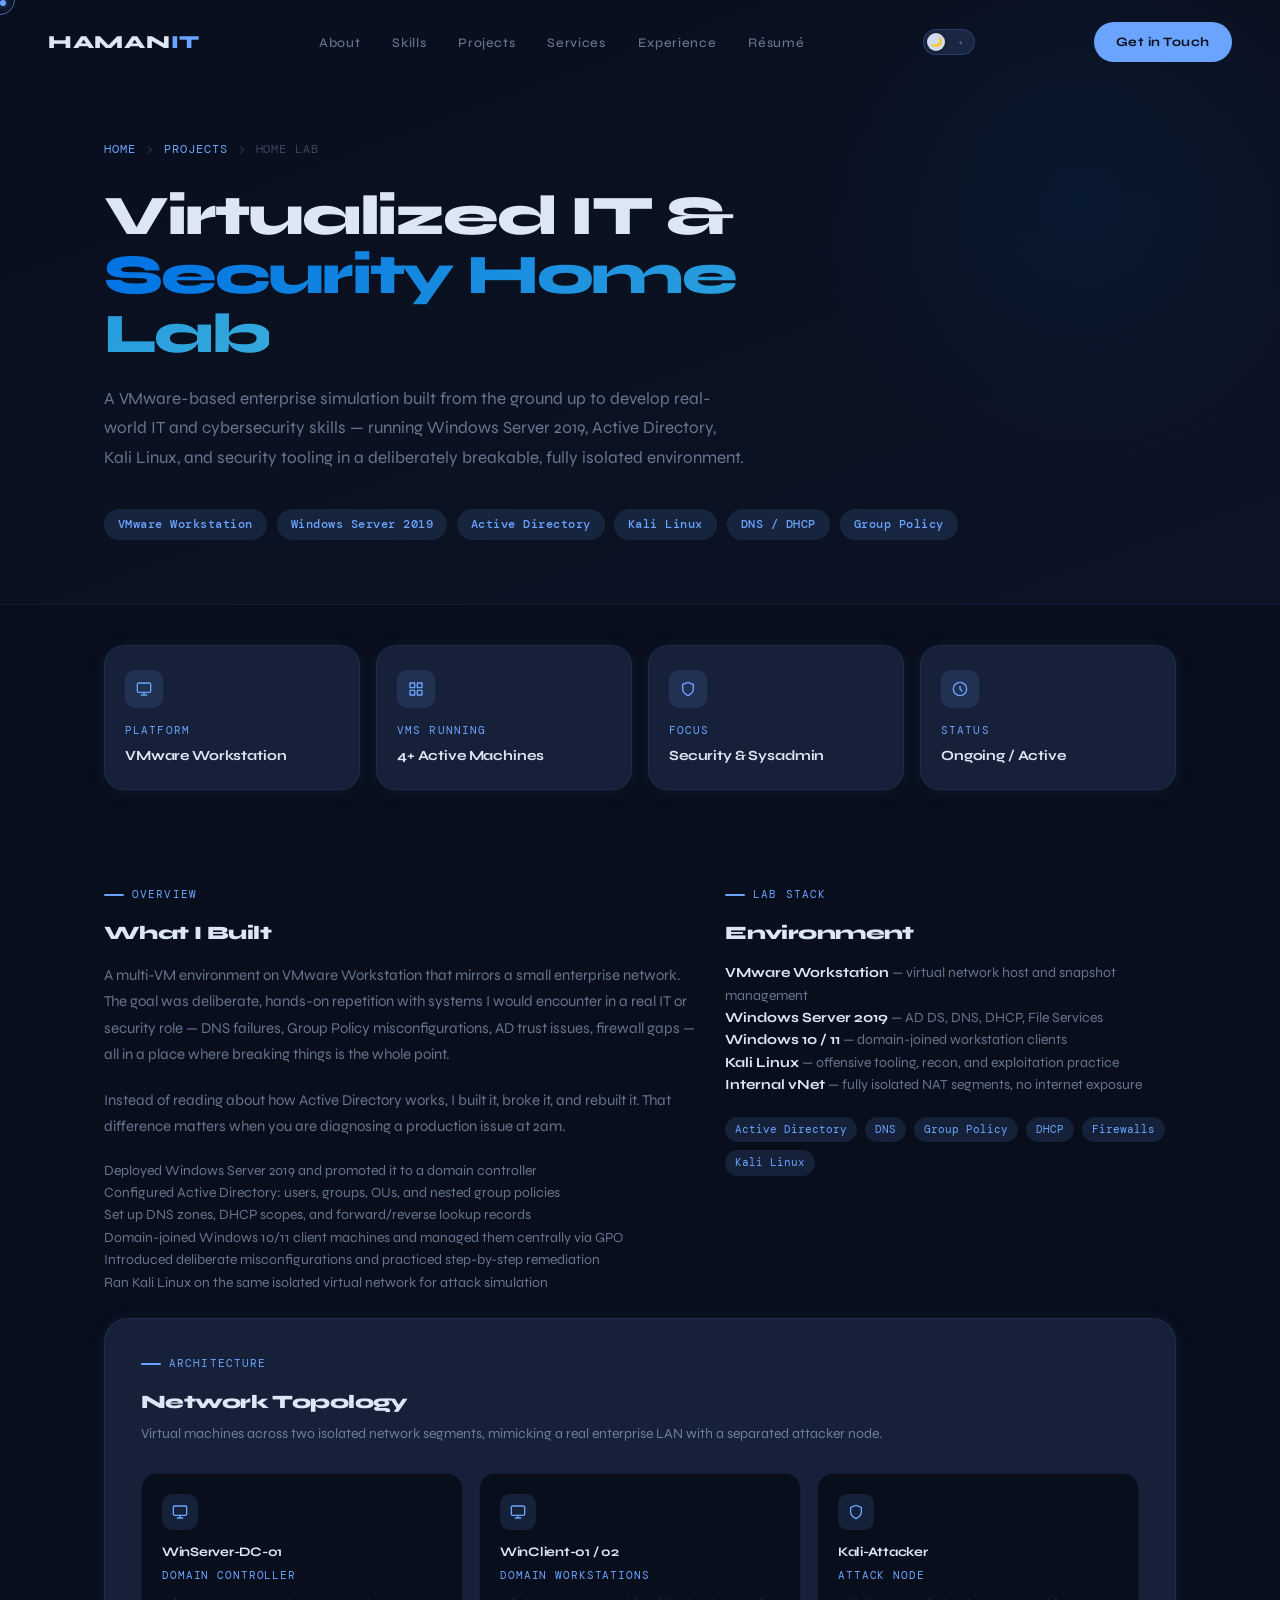
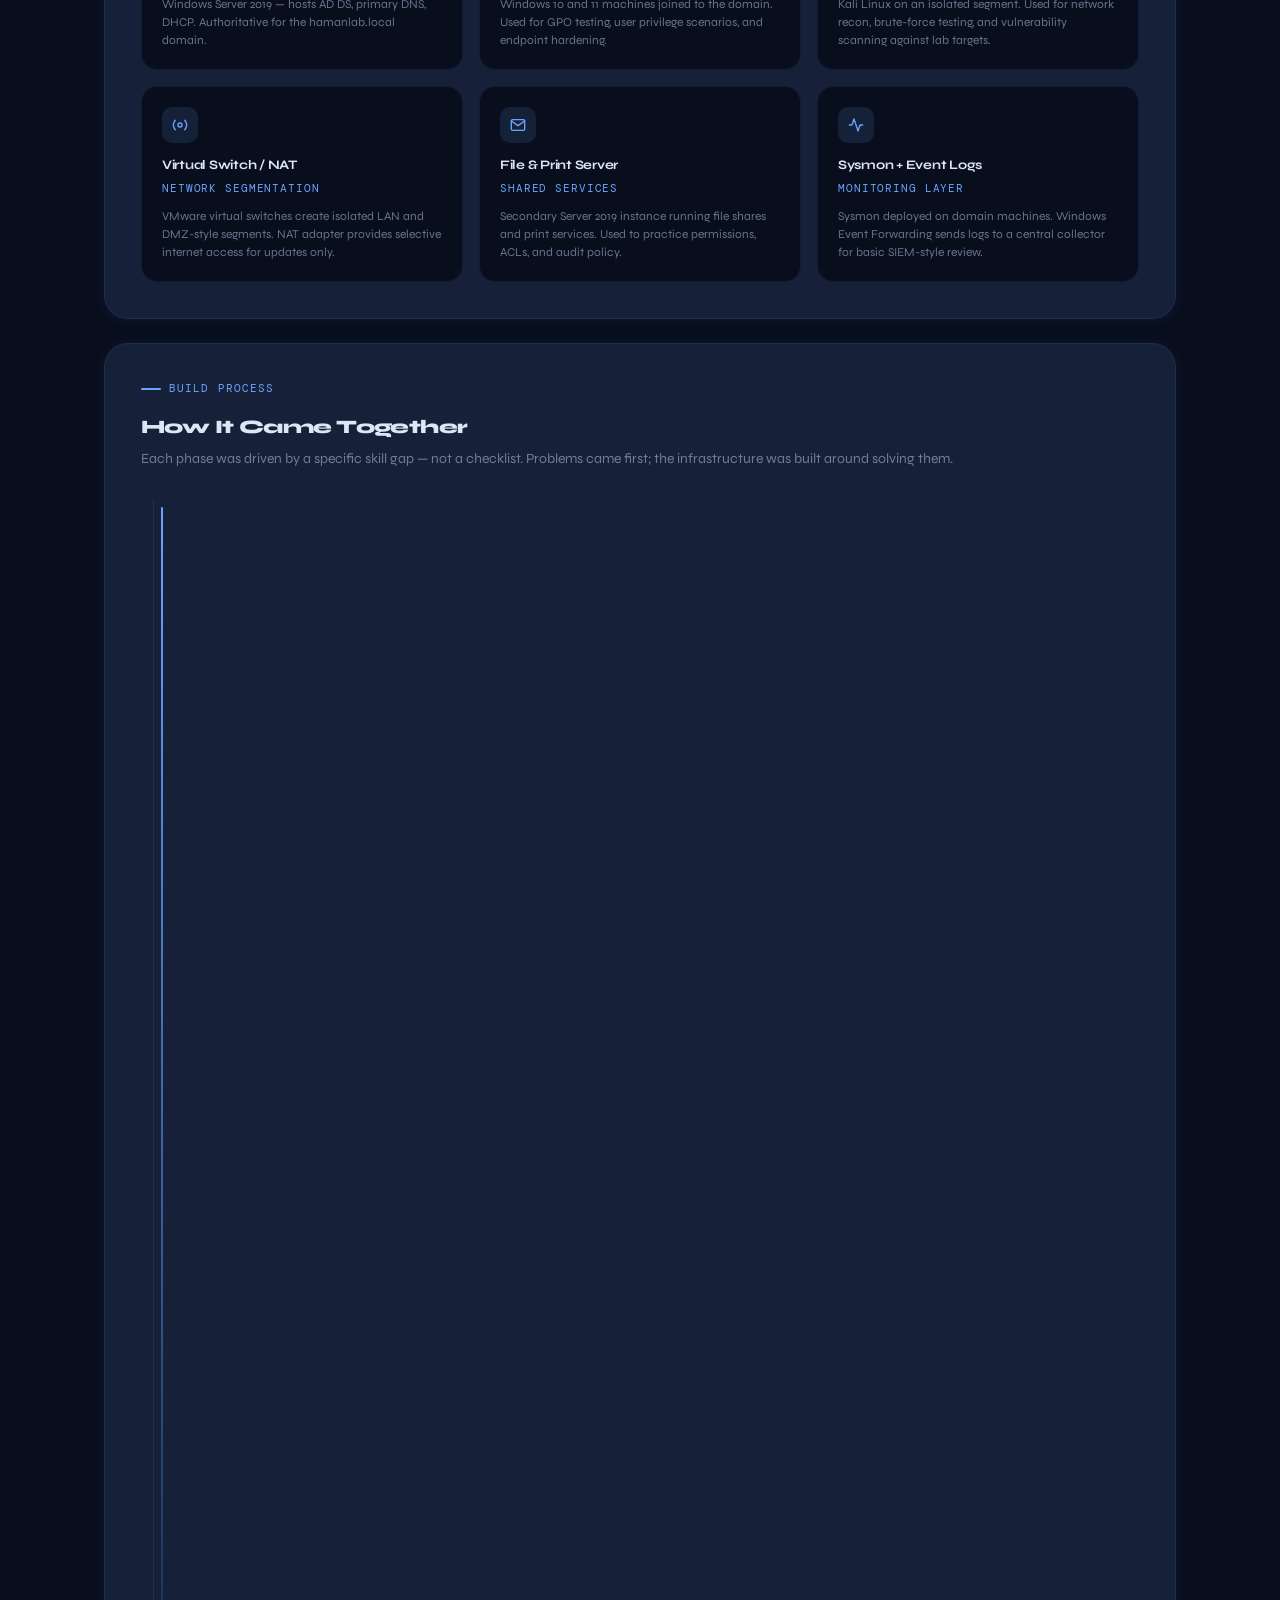
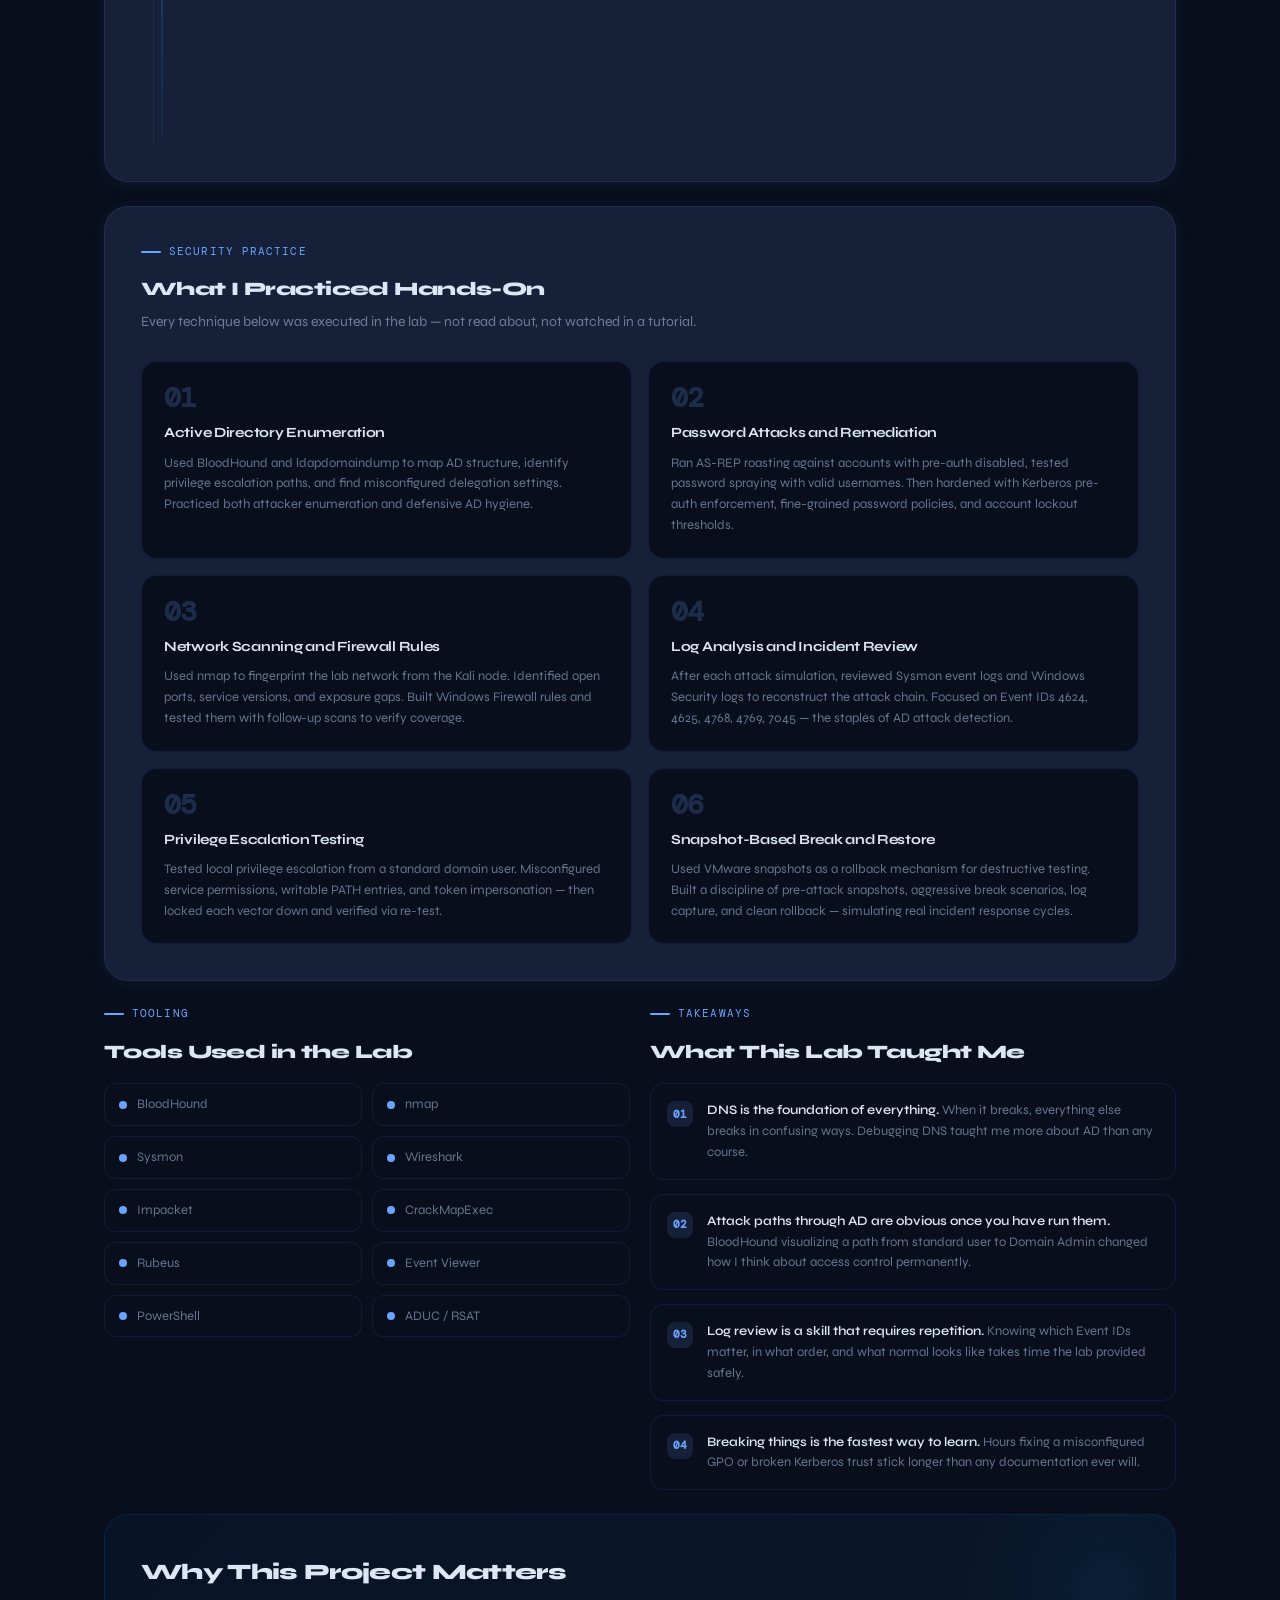
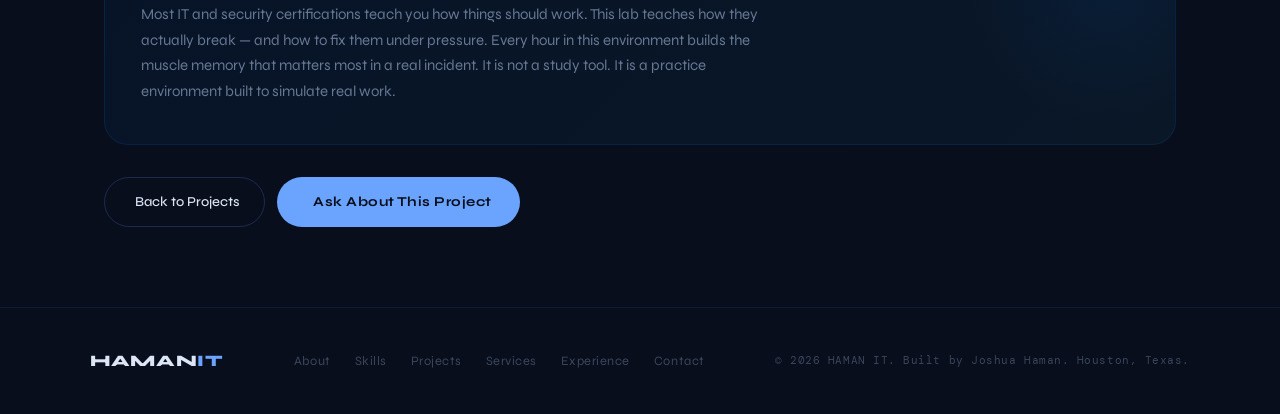
==== projects/homelab.html @ edb12a9e "Add files via upload" ====
<!DOCTYPE html>
<html lang="en" data-theme="dark">
<head>
<script>
  (function () {
    var root  = document.documentElement;
    var saved = localStorage.getItem('hamanit-theme') || 'dark';
    root.setAttribute('data-theme', saved);
    document.addEventListener('DOMContentLoaded', function () {
      var btn = document.getElementById('themeToggle');
      if (!btn) return;
      btn.addEventListener('click', function () {
        var next = root.getAttribute('data-theme') === 'dark' ? 'light' : 'dark';
        root.setAttribute('data-theme', next);
        localStorage.setItem('hamanit-theme', next);
      });
    });
  }());
  window.addEventListener('scroll', function () {
    var nav = document.getElementById('nav');
    if (nav) nav.classList.toggle('scrolled', window.scrollY > 40);
  });
  document.addEventListener('DOMContentLoaded', function () {
    var hamburger  = document.getElementById('hamburger');
    var mobileMenu = document.getElementById('mobile-menu');
    if (hamburger && mobileMenu) {
      hamburger.addEventListener('click', function () {
        hamburger.classList.toggle('open');
        mobileMenu.classList.toggle('open');
      });
      mobileMenu.querySelectorAll('a').forEach(function (a) {
        a.addEventListener('click', function () {
          hamburger.classList.remove('open');
          mobileMenu.classList.remove('open');
        });
      });
    }
  });
</script>
  <meta charset="UTF-8" />
  <meta name="viewport" content="width=device-width, initial-scale=1.0" />
  <title>Home Lab | HAMAN IT</title>
  <meta name="description" content="Virtualized IT &amp; Security Home Lab — VMware, Active Directory, Windows Server, and security tooling." />
  <link rel="preconnect" href="https://fonts.googleapis.com" />
  <link rel="preconnect" href="https://fonts.gstatic.com" crossorigin />
  <link href="https://fonts.googleapis.com/css2?family=Syne:wght@400;500;600;700;800&family=DM+Mono:ital,wght@0,300;0,400;1,300&family=Instrument+Serif:ital@0;1&display=swap" rel="stylesheet" />
  <link rel="stylesheet" href="../styles.css" />
  <link rel="stylesheet" href="../interactions.css" />
  <link rel="stylesheet" href="../project-page.css" />
  <style>
    .project-hero {
      background: linear-gradient(160deg, var(--bg) 0%, var(--bg2) 100%);
      border-bottom: 1px solid var(--border);
      padding: 140px 0 64px;
      position: relative; overflow: hidden;
    }
    .project-hero::before {
      content: ''; position: absolute;
      top: -100px; right: -100px; width: 600px; height: 600px;
      border-radius: 50%;
      background: radial-gradient(circle, rgba(0,113,227,0.08), transparent 65%);
      pointer-events: none;
    }
    .project-hero-inner { max-width: 1120px; margin: 0 auto; padding: 0 24px; }
    .project-breadcrumb {
      display: flex; align-items: center; gap: 8px;
      font-family: var(--ff-mono); font-size: 12px;
      color: var(--faint); margin-bottom: 28px;
      text-transform: uppercase; letter-spacing: 0.08em;
    }
    .project-breadcrumb a { color: var(--accent); transition: opacity 0.2s; }
    .project-breadcrumb a:hover { opacity: 0.7; }
    .project-breadcrumb svg { width: 12px; height: 12px; stroke: currentColor; fill: none; stroke-width: 2; stroke-linecap: round; stroke-linejoin: round; }
    .project-hero-title {
      font-size: clamp(2rem, 5vw, 3.5rem); font-weight: 800;
      letter-spacing: -0.04em; color: var(--text); line-height: 1.05;
      max-width: 780px; margin-bottom: 20px;
    }
    .project-hero-title .hl {
      background: linear-gradient(135deg, #0071e3, #34aadc);
      -webkit-background-clip: text; -webkit-text-fill-color: transparent; background-clip: text;
    }
    .project-hero-sub { font-size: 17px; color: var(--muted); max-width: 640px; line-height: 1.75; margin-bottom: 36px; }
    .hero-tags { display: flex; flex-wrap: wrap; gap: 10px; }
    .hero-tag {
      padding: 6px 14px; border-radius: 999px;
      border: 1px solid var(--accent-border); background: var(--accent-dim);
      color: var(--accent); font-family: var(--ff-mono); font-size: 12px;
      font-weight: 500; letter-spacing: 0.04em;
      animation: tag-pop 0.5s var(--transition) both;
    }
    @keyframes tag-pop {
      from { opacity: 0; transform: scale(0.85) translateY(6px); }
      to   { opacity: 1; transform: scale(1) translateY(0); }
    }
    .hero-tag:nth-child(1){animation-delay:0.2s}
    .hero-tag:nth-child(2){animation-delay:0.3s}
    .hero-tag:nth-child(3){animation-delay:0.4s}
    .hero-tag:nth-child(4){animation-delay:0.5s}
    .hero-tag:nth-child(5){animation-delay:0.6s}
    .hero-tag:nth-child(6){animation-delay:0.7s}
    .hero-particles { position: absolute; inset: 0; pointer-events: none; overflow: hidden; }
    .particle {
      position: absolute; border-radius: 50%;
      background: rgba(0,113,227,0.12);
      animation: float-particle linear infinite;
    }
    @keyframes float-particle {
      0%   { transform: translateY(0) rotate(0deg); opacity: 0; }
      10%  { opacity: 1; }
      90%  { opacity: 0.6; }
      100% { transform: translateY(-100vh) rotate(720deg); opacity: 0; }
    }
    #scroll-progress {
      position: fixed; top: 0; left: 0; height: 3px;
      background: linear-gradient(90deg, #0071e3, #34aadc);
      z-index: 9999; width: 0%; transition: width 0.1s linear;
      border-radius: 0 2px 2px 0;
    }
    .stat-row { display: grid; grid-template-columns: repeat(4, 1fr); gap: 16px; margin: 40px 0; }
    .stat-card {
      background: var(--surface); border: 1px solid var(--border);
      border-radius: 20px; padding: 24px 20px;
      box-shadow: 0 2px 16px var(--accent-glow);
      position: relative; overflow: hidden;
      transition: transform 0.3s var(--transition), box-shadow 0.3s var(--transition);
      cursor: default;
    }
    .stat-card::after {
      content: ''; position: absolute; inset: 0; border-radius: 20px;
      background: linear-gradient(135deg, rgba(0,113,227,0.05), transparent 60%);
      opacity: 0; transition: opacity 0.3s;
    }
    .stat-card:hover { transform: translateY(-4px); box-shadow: 0 8px 32px var(--accent-glow); }
    .stat-card:hover::after { opacity: 1; }
    .stat-icon {
      width: 38px; height: 38px; border-radius: 10px;
      background: var(--accent-dim); border: 1px solid var(--accent-border);
      display: flex; align-items: center; justify-content: center; margin-bottom: 14px;
    }
    .stat-icon svg { width: 16px; height: 16px; stroke: var(--accent); fill: none; stroke-width: 2; stroke-linecap: round; stroke-linejoin: round; }
    .stat-label { font-family: var(--ff-mono); font-size: 11px; text-transform: uppercase; letter-spacing: 0.1em; color: var(--accent); margin-bottom: 6px; }
    .stat-value { font-size: 14px; font-weight: 700; color: var(--text); line-height: 1.4; letter-spacing: -0.01em; }
    .project-content { max-width: 1120px; margin: 0 auto; padding: 56px 24px 80px; }
    .detail-grid { display: grid; grid-template-columns: 1.2fr 0.9fr; gap: 20px; margin-bottom: 24px; }
    .section-eyebrow {
      display: flex; align-items: center; gap: 8px;
      font-family: var(--ff-mono); font-size: 11px;
      text-transform: uppercase; letter-spacing: 0.1em; color: var(--accent); margin-bottom: 14px;
    }
    .section-eyebrow::before { content: ''; display: block; width: 20px; height: 2px; border-radius: 1px; background: var(--accent); }
    .block-title { font-size: 19px; font-weight: 800; letter-spacing: -0.03em; color: var(--text); margin-bottom: 14px; }
    .skill-list { gap: 12px; }
    .skill-item { font-size: 14px; color: var(--muted); line-height: 1.6; }
    .arch-section {
      background: var(--surface); border: 1px solid var(--border);
      border-radius: 24px; padding: 36px;
      box-shadow: 0 2px 16px var(--accent-glow); margin-bottom: 24px;
    }
    .arch-diagram { display: grid; grid-template-columns: repeat(3, 1fr); gap: 16px; margin-top: 28px; }
    .arch-node {
      background: var(--bg); border: 1px solid var(--border);
      border-radius: 16px; padding: 20px;
      transition: transform 0.3s var(--transition), border-color 0.3s, box-shadow 0.3s;
      position: relative; overflow: hidden;
    }
    .arch-node::before {
      content: ''; position: absolute; top: 0; left: 0; right: 0; height: 2px;
      background: linear-gradient(90deg, var(--accent), #34aadc);
      opacity: 0; transition: opacity 0.3s;
    }
    .arch-node:hover { transform: translateY(-4px); border-color: var(--accent-border); box-shadow: 0 8px 24px var(--accent-glow); }
    .arch-node:hover::before { opacity: 1; }
    .arch-node-icon {
      width: 36px; height: 36px; border-radius: 10px;
      background: var(--accent-dim); border: 1px solid var(--accent-border);
      display: flex; align-items: center; justify-content: center; margin-bottom: 12px;
    }
    .arch-node-icon svg { width: 16px; height: 16px; stroke: var(--accent); fill: none; stroke-width: 2; stroke-linecap: round; stroke-linejoin: round; }
    .arch-node-name { font-size: 13px; font-weight: 700; color: var(--text); margin-bottom: 4px; letter-spacing: -0.02em; }
    .arch-node-role { font-family: var(--ff-mono); font-size: 11px; color: var(--accent); margin-bottom: 10px; text-transform: uppercase; letter-spacing: 0.08em; }
    .arch-node-detail { font-size: 12px; color: var(--muted); line-height: 1.5; }
    .timeline-section {
      background: var(--surface); border: 1px solid var(--border);
      border-radius: 24px; padding: 36px;
      box-shadow: 0 2px 16px var(--accent-glow); margin-bottom: 24px;
    }
    .timeline { position: relative; padding-left: 24px; margin-top: 28px; }
    .timeline::before {
      content: ''; position: absolute; left: 7px; top: 8px; bottom: 8px;
      width: 2px; background: linear-gradient(180deg, var(--accent), rgba(0,113,227,0.1));
      border-radius: 1px;
    }
    .timeline-item { position: relative; padding-bottom: 32px; }
    .timeline-item:last-child { padding-bottom: 0; }
    .timeline-dot {
      position: absolute; left: -20px; top: 6px;
      width: 14px; height: 14px; border-radius: 50%;
      background: var(--accent); border: 2px solid var(--bg);
      box-shadow: 0 0 0 3px var(--accent-dim);
    }
    .timeline-phase { font-family: var(--ff-mono); font-size: 11px; text-transform: uppercase; letter-spacing: 0.08em; color: var(--accent); margin-bottom: 6px; }
    .timeline-title { font-size: 15px; font-weight: 700; color: var(--text); margin-bottom: 8px; letter-spacing: -0.02em; }
    .timeline-text { font-size: 13px; color: var(--muted); line-height: 1.65; }
    .techniques-section {
      background: var(--surface); border: 1px solid var(--border);
      border-radius: 24px; padding: 36px;
      box-shadow: 0 2px 16px var(--accent-glow); margin-bottom: 24px;
    }
    .technique-grid { display: grid; grid-template-columns: repeat(2, 1fr); gap: 16px; margin-top: 28px; }
    .technique-card {
      background: var(--bg); border: 1px solid var(--border);
      border-radius: 16px; padding: 22px;
      transition: transform 0.3s var(--transition), border-color 0.3s, box-shadow 0.3s;
    }
    .technique-card:hover { transform: translateY(-3px); border-color: var(--accent-border); box-shadow: 0 6px 20px var(--accent-glow); }
    .technique-number { font-family: var(--ff-mono); font-size: 28px; font-weight: 700; color: var(--accent); opacity: 0.2; line-height: 1; margin-bottom: 10px; letter-spacing: -0.04em; }
    .technique-title { font-size: 14px; font-weight: 700; color: var(--text); margin-bottom: 8px; letter-spacing: -0.02em; }
    .technique-text { font-size: 13px; color: var(--muted); line-height: 1.6; }
    .bottom-grid { display: grid; grid-template-columns: 1fr 1fr; gap: 20px; margin-bottom: 24px; }
    .tool-grid { display: grid; grid-template-columns: repeat(2, 1fr); gap: 10px; margin-top: 16px; }
    .tool-item {
      display: flex; align-items: center; gap: 10px;
      padding: 10px 14px; border-radius: 12px;
      border: 1px solid var(--border); background: var(--bg);
      font-size: 13px; color: var(--muted);
      transition: border-color 0.2s, color 0.2s;
    }
    .tool-item:hover { border-color: var(--accent-border); color: var(--text); }
    .tool-dot { width: 8px; height: 8px; border-radius: 50%; background: var(--accent); flex-shrink: 0; }
    .lesson-list { display: grid; gap: 14px; margin-top: 16px; }
    .lesson-item {
      display: flex; gap: 14px; align-items: flex-start;
      padding: 16px; border-radius: 14px;
      background: var(--bg); border: 1px solid var(--border); transition: border-color 0.2s;
    }
    .lesson-item:hover { border-color: var(--accent-border); }
    .lesson-num {
      font-family: var(--ff-mono); font-size: 11px; font-weight: 700;
      color: var(--accent); background: var(--accent-dim);
      border: 1px solid var(--accent-border);
      width: 26px; height: 26px; border-radius: 8px;
      display: flex; align-items: center; justify-content: center;
      flex-shrink: 0; margin-top: 1px;
    }
    .lesson-text { font-size: 13px; color: var(--muted); line-height: 1.6; }
    .lesson-text strong { color: var(--text); font-weight: 600; }
    .cta-card {
      background: linear-gradient(135deg, rgba(0,113,227,0.06), rgba(52,170,220,0.06));
      border: 1px solid rgba(0,113,227,0.15);
      border-radius: 24px; padding: 40px 36px; margin-bottom: 32px;
      position: relative; overflow: hidden;
    }
    .cta-card::before {
      content: ''; position: absolute; top: -80px; right: -80px;
      width: 300px; height: 300px; border-radius: 50%;
      background: radial-gradient(circle, rgba(0,113,227,0.08), transparent 65%);
      pointer-events: none;
    }
    .cta-card-title { font-size: 22px; font-weight: 800; letter-spacing: -0.03em; color: var(--text); margin-bottom: 12px; position: relative; }
    .cta-card-text { font-size: 15px; color: var(--muted); line-height: 1.7; max-width: 640px; position: relative; }
    .build-badge {
      padding: 4px 10px; border-radius: 999px;
      border: 1px solid var(--accent-border); background: var(--accent-dim);
      color: var(--accent); font-family: var(--ff-mono); font-size: 11px;
    }
    .anim-up {
      opacity: 0; transform: translateY(30px);
      transition: opacity 0.7s var(--transition), transform 0.7s var(--transition);
    }
    .anim-up.in-view { opacity: 1; transform: translateY(0); }
    @media (max-width: 900px) {
      .stat-row { grid-template-columns: repeat(2, 1fr); }
      .detail-grid { grid-template-columns: 1fr; }
      .arch-diagram { grid-template-columns: 1fr 1fr; }
      .technique-grid { grid-template-columns: 1fr; }
      .bottom-grid { grid-template-columns: 1fr; }
    }
    @media (max-width: 560px) {
      .stat-row { grid-template-columns: 1fr 1fr; }
      .arch-diagram { grid-template-columns: 1fr; }
      .project-hero { padding: 120px 0 48px; }
      .cta-card { padding: 28px 22px; }
      .tool-grid { grid-template-columns: 1fr; }
    }
  </style>
</head>
<body>

<div id="scroll-progress"></div>

<nav class="nav" id="nav">
  <a href="../index.html" class="nav-logo">HAMAN<span>IT</span></a>
  <ul class="nav-links">
    <li><a href="../index.html#about">About</a></li>
    <li><a href="../index.html#skills">Skills</a></li>
    <li><a href="../index.html#projects">Projects</a></li>
    <li><a href="../index.html#services">Services</a></li>
    <li><a href="../index.html#experience">Experience</a></li>
    <li><a href="../Joshua_Haman_Resume.pdf" target="_blank">R&#233;sum&#233;</a></li>
  </ul>
  <button class="theme-toggle" id="themeToggle" aria-label="Toggle light/dark mode">
    <div class="toggle-track"><div class="toggle-thumb"><span class="icon-moon">&#127769;</span><span class="icon-sun">&#9728;&#65039;</span></div></div>
  </button>
  <a href="../index.html#contact" class="nav-cta">Get in Touch</a>
  <button class="nav-hamburger" id="hamburger" aria-label="Menu"><span></span><span></span></button>
</nav>

<div class="mobile-menu" id="mobile-menu">
  <a href="../index.html#about"      class="mm-link">About</a>
  <a href="../index.html#skills"     class="mm-link">Skills</a>
  <a href="../index.html#projects"   class="mm-link">Projects</a>
  <a href="../index.html#services"   class="mm-link">Services</a>
  <a href="../index.html#experience" class="mm-link">Experience</a>
  <a href="../Joshua_Haman_Resume.pdf" class="mm-link" target="_blank">R&#233;sum&#233;</a>
  <a href="../index.html#contact"    class="mm-cta">Get in Touch &#8594;</a>
</div>

<main>
  <header class="project-hero">
    <div class="hero-particles" id="hero-particles"></div>
    <div class="project-hero-inner">
      <nav class="project-breadcrumb">
        <a href="../index.html">Home</a>
        <svg viewBox="0 0 24 24"><path d="M9 18l6-6-6-6"/></svg>
        <a href="../index.html#projects">Projects</a>
        <svg viewBox="0 0 24 24"><path d="M9 18l6-6-6-6"/></svg>
        <span>Home Lab</span>
      </nav>
      <h1 class="project-hero-title">
        Virtualized IT &amp;<br><span class="hl">Security Home Lab</span>
      </h1>
      <p class="project-hero-sub">
        A VMware-based enterprise simulation built from the ground up to develop real-world IT and cybersecurity skills &#8212; running Windows Server 2019, Active Directory, Kali Linux, and security tooling in a deliberately breakable, fully isolated environment.
      </p>
      <div class="hero-tags">
        <span class="hero-tag">VMware Workstation</span>
        <span class="hero-tag">Windows Server 2019</span>
        <span class="hero-tag">Active Directory</span>
        <span class="hero-tag">Kali Linux</span>
        <span class="hero-tag">DNS / DHCP</span>
        <span class="hero-tag">Group Policy</span>
      </div>
    </div>
  </header>

  <div class="project-hero-inner" style="margin: 0 auto; max-width: 1120px; padding: 0 24px;">
    <div class="stat-row anim-up">
      <div class="stat-card" tabindex="0">
        <div class="stat-icon"><svg viewBox="0 0 24 24"><rect x="2" y="3" width="20" height="14" rx="2"/><path d="M8 21h8M12 17v4"/></svg></div>
        <div class="stat-label">Platform</div>
        <div class="stat-value">VMware Workstation</div>
      </div>
      <div class="stat-card" tabindex="0">
        <div class="stat-icon"><svg viewBox="0 0 24 24"><rect x="3" y="3" width="7" height="7"/><rect x="14" y="3" width="7" height="7"/><rect x="14" y="14" width="7" height="7"/><rect x="3" y="14" width="7" height="7"/></svg></div>
        <div class="stat-label">VMs Running</div>
        <div class="stat-value">4+ Active Machines</div>
      </div>
      <div class="stat-card" tabindex="0">
        <div class="stat-icon"><svg viewBox="0 0 24 24"><path d="M12 22s8-4 8-10V5l-8-3-8 3v7c0 6 8 10 8 10z"/></svg></div>
        <div class="stat-label">Focus</div>
        <div class="stat-value">Security &amp; Sysadmin</div>
      </div>
      <div class="stat-card" tabindex="0">
        <div class="stat-icon"><svg viewBox="0 0 24 24"><circle cx="12" cy="12" r="10"/><path d="M12 8v4l3 3"/></svg></div>
        <div class="stat-label">Status</div>
        <div class="stat-value">Ongoing / Active</div>
      </div>
    </div>
  </div>

  <div class="project-content">

    <div class="detail-grid">
      <div class="card anim-up">
        <div class="section-eyebrow">Overview</div>
        <h2 class="block-title">What I Built</h2>
        <p style="font-size:15px; color:var(--muted); line-height:1.75; margin-bottom:20px;">
          A multi-VM environment on VMware Workstation that mirrors a small enterprise network. The goal was deliberate, hands-on repetition with systems I would encounter in a real IT or security role &#8212; DNS failures, Group Policy misconfigurations, AD trust issues, firewall gaps &#8212; all in a place where breaking things is the whole point.
        </p>
        <p style="font-size:15px; color:var(--muted); line-height:1.75; margin-bottom:20px;">
          Instead of reading about how Active Directory works, I built it, broke it, and rebuilt it. That difference matters when you are diagnosing a production issue at 2am.
        </p>
        <ul class="skill-list">
          <li class="skill-item">Deployed Windows Server 2019 and promoted it to a domain controller</li>
          <li class="skill-item">Configured Active Directory: users, groups, OUs, and nested group policies</li>
          <li class="skill-item">Set up DNS zones, DHCP scopes, and forward/reverse lookup records</li>
          <li class="skill-item">Domain-joined Windows 10/11 client machines and managed them centrally via GPO</li>
          <li class="skill-item">Introduced deliberate misconfigurations and practiced step-by-step remediation</li>
          <li class="skill-item">Ran Kali Linux on the same isolated virtual network for attack simulation</li>
        </ul>
      </div>
      <div class="card anim-up" style="animation-delay:0.1s;">
        <div class="section-eyebrow">Lab Stack</div>
        <h2 class="block-title">Environment</h2>
        <ul class="skill-list" style="margin-bottom:20px;">
          <li class="skill-item"><strong style="color:var(--text);">VMware Workstation</strong> &#8212; virtual network host and snapshot management</li>
          <li class="skill-item"><strong style="color:var(--text);">Windows Server 2019</strong> &#8212; AD DS, DNS, DHCP, File Services</li>
          <li class="skill-item"><strong style="color:var(--text);">Windows 10 / 11</strong> &#8212; domain-joined workstation clients</li>
          <li class="skill-item"><strong style="color:var(--text);">Kali Linux</strong> &#8212; offensive tooling, recon, and exploitation practice</li>
          <li class="skill-item"><strong style="color:var(--text);">Internal vNet</strong> &#8212; fully isolated NAT segments, no internet exposure</li>
        </ul>
        <div style="display:flex; flex-wrap:wrap; gap:8px; margin-top:4px;">
          <span class="build-badge">Active Directory</span>
          <span class="build-badge">DNS</span>
          <span class="build-badge">Group Policy</span>
          <span class="build-badge">DHCP</span>
          <span class="build-badge">Firewalls</span>
          <span class="build-badge">Kali Linux</span>
        </div>
      </div>
    </div>

    <div class="arch-section anim-up">
      <div class="section-eyebrow">Architecture</div>
      <h2 class="block-title" style="margin-bottom:6px;">Network Topology</h2>
      <p style="font-size:14px; color:var(--muted); line-height:1.6;">Virtual machines across two isolated network segments, mimicking a real enterprise LAN with a separated attacker node.</p>
      <div class="arch-diagram">
        <div class="arch-node">
          <div class="arch-node-icon"><svg viewBox="0 0 24 24"><rect x="2" y="3" width="20" height="14" rx="2"/><path d="M8 21h8M12 17v4"/></svg></div>
          <div class="arch-node-name">WinServer-DC-01</div>
          <div class="arch-node-role">Domain Controller</div>
          <div class="arch-node-detail">Windows Server 2019 &#8212; hosts AD DS, primary DNS, DHCP. Authoritative for the hamanlab.local domain.</div>
        </div>
        <div class="arch-node">
          <div class="arch-node-icon"><svg viewBox="0 0 24 24"><rect x="2" y="3" width="20" height="14" rx="2"/><path d="M8 21h8M12 17v4"/></svg></div>
          <div class="arch-node-name">WinClient-01 / 02</div>
          <div class="arch-node-role">Domain Workstations</div>
          <div class="arch-node-detail">Windows 10 and 11 machines joined to the domain. Used for GPO testing, user privilege scenarios, and endpoint hardening.</div>
        </div>
        <div class="arch-node">
          <div class="arch-node-icon"><svg viewBox="0 0 24 24"><path d="M12 22s8-4 8-10V5l-8-3-8 3v7c0 6 8 10 8 10z"/></svg></div>
          <div class="arch-node-name">Kali-Attacker</div>
          <div class="arch-node-role">Attack Node</div>
          <div class="arch-node-detail">Kali Linux on an isolated segment. Used for network recon, brute-force testing, and vulnerability scanning against lab targets.</div>
        </div>
        <div class="arch-node">
          <div class="arch-node-icon"><svg viewBox="0 0 24 24"><circle cx="12" cy="12" r="3"/><path d="M19.07 4.93a10 10 0 0 1 0 14.14M4.93 4.93a10 10 0 0 0 0 14.14"/></svg></div>
          <div class="arch-node-name">Virtual Switch / NAT</div>
          <div class="arch-node-role">Network Segmentation</div>
          <div class="arch-node-detail">VMware virtual switches create isolated LAN and DMZ-style segments. NAT adapter provides selective internet access for updates only.</div>
        </div>
        <div class="arch-node">
          <div class="arch-node-icon"><svg viewBox="0 0 24 24"><path d="M4 4h16c1.1 0 2 .9 2 2v12c0 1.1-.9 2-2 2H4c-1.1 0-2-.9-2-2V6c0-1.1.9-2 2-2z"/><polyline points="22,6 12,13 2,6"/></svg></div>
          <div class="arch-node-name">File &amp; Print Server</div>
          <div class="arch-node-role">Shared Services</div>
          <div class="arch-node-detail">Secondary Server 2019 instance running file shares and print services. Used to practice permissions, ACLs, and audit policy.</div>
        </div>
        <div class="arch-node">
          <div class="arch-node-icon"><svg viewBox="0 0 24 24"><polyline points="22 12 18 12 15 21 9 3 6 12 2 12"/></svg></div>
          <div class="arch-node-name">Sysmon + Event Logs</div>
          <div class="arch-node-role">Monitoring Layer</div>
          <div class="arch-node-detail">Sysmon deployed on domain machines. Windows Event Forwarding sends logs to a central collector for basic SIEM-style review.</div>
        </div>
      </div>
    </div>

    <div class="timeline-section anim-up">
      <div class="section-eyebrow">Build Process</div>
      <h2 class="block-title" style="margin-bottom:6px;">How It Came Together</h2>
      <p style="font-size:14px; color:var(--muted); line-height:1.6;">Each phase was driven by a specific skill gap &#8212; not a checklist. Problems came first; the infrastructure was built around solving them.</p>
      <div class="timeline">
        <div class="timeline-item">
          <div class="timeline-dot"></div>
          <div class="timeline-phase">Phase 01</div>
          <div class="timeline-title">Bare Metal to Domain Controller</div>
          <div class="timeline-text">Installed Windows Server 2019, configured static IP, promoted to domain controller for hamanlab.local. Set up AD DS, primary DNS zone, and DHCP scope. First real taste of what breaks when DNS is misconfigured.</div>
        </div>
        <div class="timeline-item">
          <div class="timeline-dot"></div>
          <div class="timeline-phase">Phase 02</div>
          <div class="timeline-title">Domain Clients and Group Policy</div>
          <div class="timeline-text">Joined Windows 10 and 11 VMs to the domain. Created OUs for different departments, built Group Policy Objects for password policy, desktop lockdown, and software deployment. Tested GPO inheritance and blocking.</div>
        </div>
        <div class="timeline-item">
          <div class="timeline-dot"></div>
          <div class="timeline-phase">Phase 03</div>
          <div class="timeline-title">Deliberate Misconfigurations</div>
          <div class="timeline-text">Introduced common real-world mistakes on purpose &#8212; weak password policies, over-permissioned users, open file shares, AS-REP roastable accounts. Then diagnosed and remediated each one using the same tools an admin would use in production.</div>
        </div>
        <div class="timeline-item">
          <div class="timeline-dot"></div>
          <div class="timeline-phase">Phase 04</div>
          <div class="timeline-title">Kali and Attack Simulation</div>
          <div class="timeline-text">Added Kali Linux to an isolated segment. Ran nmap recon, performed password spraying against domain accounts, used BloodHound to map attack paths through AD. Seeing the attack from the attacker side completely changed how I thought about defense.</div>
        </div>
        <div class="timeline-item">
          <div class="timeline-dot"></div>
          <div class="timeline-phase">Phase 05 &#8212; Ongoing</div>
          <div class="timeline-title">Monitoring and Hardening</div>
          <div class="timeline-text">Deployed Sysmon with SwiftOnSecurity config across domain machines. Set up Windows Event Forwarding to a central collector. Now actively building detection rules and reviewing logs after each attack simulation.</div>
        </div>
      </div>
    </div>

    <div class="techniques-section anim-up">
      <div class="section-eyebrow">Security Practice</div>
      <h2 class="block-title" style="margin-bottom:6px;">What I Practiced Hands-On</h2>
      <p style="font-size:14px; color:var(--muted); line-height:1.6;">Every technique below was executed in the lab &#8212; not read about, not watched in a tutorial.</p>
      <div class="technique-grid">
        <div class="technique-card">
          <div class="technique-number">01</div>
          <div class="technique-title">Active Directory Enumeration</div>
          <div class="technique-text">Used BloodHound and ldapdomaindump to map AD structure, identify privilege escalation paths, and find misconfigured delegation settings. Practiced both attacker enumeration and defensive AD hygiene.</div>
        </div>
        <div class="technique-card">
          <div class="technique-number">02</div>
          <div class="technique-title">Password Attacks and Remediation</div>
          <div class="technique-text">Ran AS-REP roasting against accounts with pre-auth disabled, tested password spraying with valid usernames. Then hardened with Kerberos pre-auth enforcement, fine-grained password policies, and account lockout thresholds.</div>
        </div>
        <div class="technique-card">
          <div class="technique-number">03</div>
          <div class="technique-title">Network Scanning and Firewall Rules</div>
          <div class="technique-text">Used nmap to fingerprint the lab network from the Kali node. Identified open ports, service versions, and exposure gaps. Built Windows Firewall rules and tested them with follow-up scans to verify coverage.</div>
        </div>
        <div class="technique-card">
          <div class="technique-number">04</div>
          <div class="technique-title">Log Analysis and Incident Review</div>
          <div class="technique-text">After each attack simulation, reviewed Sysmon event logs and Windows Security logs to reconstruct the attack chain. Focused on Event IDs 4624, 4625, 4768, 4769, 7045 &#8212; the staples of AD attack detection.</div>
        </div>
        <div class="technique-card">
          <div class="technique-number">05</div>
          <div class="technique-title">Privilege Escalation Testing</div>
          <div class="technique-text">Tested local privilege escalation from a standard domain user. Misconfigured service permissions, writable PATH entries, and token impersonation &#8212; then locked each vector down and verified via re-test.</div>
        </div>
        <div class="technique-card">
          <div class="technique-number">06</div>
          <div class="technique-title">Snapshot-Based Break and Restore</div>
          <div class="technique-text">Used VMware snapshots as a rollback mechanism for destructive testing. Built a discipline of pre-attack snapshots, aggressive break scenarios, log capture, and clean rollback &#8212; simulating real incident response cycles.</div>
        </div>
      </div>
    </div>

    <div class="bottom-grid">
      <div class="card anim-up">
        <div class="section-eyebrow">Tooling</div>
        <h3 class="block-title">Tools Used in the Lab</h3>
        <div class="tool-grid">
          <div class="tool-item"><div class="tool-dot"></div>BloodHound</div>
          <div class="tool-item"><div class="tool-dot"></div>nmap</div>
          <div class="tool-item"><div class="tool-dot"></div>Sysmon</div>
          <div class="tool-item"><div class="tool-dot"></div>Wireshark</div>
          <div class="tool-item"><div class="tool-dot"></div>Impacket</div>
          <div class="tool-item"><div class="tool-dot"></div>CrackMapExec</div>
          <div class="tool-item"><div class="tool-dot"></div>Rubeus</div>
          <div class="tool-item"><div class="tool-dot"></div>Event Viewer</div>
          <div class="tool-item"><div class="tool-dot"></div>PowerShell</div>
          <div class="tool-item"><div class="tool-dot"></div>ADUC / RSAT</div>
        </div>
      </div>
      <div class="card anim-up" style="animation-delay:0.1s;">
        <div class="section-eyebrow">Takeaways</div>
        <h3 class="block-title">What This Lab Taught Me</h3>
        <div class="lesson-list">
          <div class="lesson-item">
            <div class="lesson-num">01</div>
            <div class="lesson-text"><strong>DNS is the foundation of everything.</strong> When it breaks, everything else breaks in confusing ways. Debugging DNS taught me more about AD than any course.</div>
          </div>
          <div class="lesson-item">
            <div class="lesson-num">02</div>
            <div class="lesson-text"><strong>Attack paths through AD are obvious once you have run them.</strong> BloodHound visualizing a path from standard user to Domain Admin changed how I think about access control permanently.</div>
          </div>
          <div class="lesson-item">
            <div class="lesson-num">03</div>
            <div class="lesson-text"><strong>Log review is a skill that requires repetition.</strong> Knowing which Event IDs matter, in what order, and what normal looks like takes time the lab provided safely.</div>
          </div>
          <div class="lesson-item">
            <div class="lesson-num">04</div>
            <div class="lesson-text"><strong>Breaking things is the fastest way to learn.</strong> Hours fixing a misconfigured GPO or broken Kerberos trust stick longer than any documentation ever will.</div>
          </div>
        </div>
      </div>
    </div>

    <div class="cta-card anim-up">
      <h3 class="cta-card-title">Why This Project Matters</h3>
      <p class="cta-card-text">
        Most IT and security certifications teach you how things should work. This lab teaches how they actually break &#8212; and how to fix them under pressure. Every hour in this environment builds the muscle memory that matters most in a real incident. It is not a study tool. It is a practice environment built to simulate real work.
      </p>
    </div>

    <div style="display:flex; gap:12px; flex-wrap:wrap;" class="anim-up">
      <a class="btn-ghost" href="../index.html#projects">
        <svg viewBox="0 0 24 24"><path d="M15 18l-6-6 6-6"/></svg>
        Back to Projects
      </a>
      <a class="btn-primary" href="mailto:joshham364@gmail.com?subject=HAMAN%20IT%20-%20Home%20Lab%20Inquiry">
        <svg viewBox="0 0 24 24"><path d="M4 4h16c1.1 0 2 .9 2 2v12c0 1.1-.9 2-2 2H4c-1.1 0-2-.9-2-2V6c0-1.1.9-2 2-2z"/><polyline points="22,6 12,13 2,6"/></svg>
        Ask About This Project
      </a>
    </div>

  </div>
</main>

<footer class="footer">
  <div class="container footer-inner">
    <a href="../index.html" class="footer-logo">HAMAN<span>IT</span></a>
    <nav class="footer-nav">
      <a href="../index.html#about">About</a>
      <a href="../index.html#skills">Skills</a>
      <a href="../index.html#projects">Projects</a>
      <a href="../index.html#services">Services</a>
      <a href="../index.html#experience">Experience</a>
      <a href="../index.html#contact">Contact</a>
    </nav>
    <p class="footer-copy">&#169; 2026 HAMAN IT. Built by Joshua Haman. Houston, Texas.</p>
  </div>
</footer>

<div id="cursor-dot"></div>
<div id="cursor-ring"></div>
<script src="../interactions.js" defer></script>
<script>
  const prog = document.getElementById('scroll-progress');
  window.addEventListener('scroll', () => {
    const pct = window.scrollY / (document.documentElement.scrollHeight - window.innerHeight) * 100;
    prog.style.width = pct + '%';
  }, { passive: true });

  const animEls = document.querySelectorAll('.anim-up');
  const io = new IntersectionObserver((entries) => {
    entries.forEach((e, i) => {
      if (e.isIntersecting) {
        setTimeout(() => e.target.classList.add('in-view'), i * 60);
        io.unobserve(e.target);
      }
    });
  }, { threshold: 0.08 });
  animEls.forEach(el => io.observe(el));

  const container = document.getElementById('hero-particles');
  for (let i = 0; i < 14; i++) {
    const p = document.createElement('div');
    p.classList.add('particle');
    const size = Math.random() * 10 + 4;
    p.style.cssText = `width:${size}px;height:${size}px;left:${Math.random()*100}%;bottom:${-size}px;animation-duration:${8+Math.random()*12}s;animation-delay:${Math.random()*8}s;`;
    container.appendChild(p);
  }
</script>
</body>
</html>
---- styles.css ----
/* ================================================================
   HAMAN IT — Portfolio Stylesheet  v2
   Deep Navy + Electric Blue + Emerald — Professional IT Theme
   ================================================================ */

@import url('https://fonts.googleapis.com/css2?family=Syne:wght@400;500;600;700;800&family=DM+Mono:ital,wght@0,300;0,400;1,300&family=Instrument+Serif:ital@0;1&display=swap');

/* ---- Reset & Base ---- */
*, *::before, *::after { box-sizing: border-box; margin: 0; padding: 0; }

/* ================================================================
   THEME VARIABLES
   ================================================================ */

/* ── Dark Mode (default) — Deep Navy ─────────────────────────── */
:root {
  --bg:          #080e1c;
  --bg2:         #0c1425;
  --bg3:         #101a2e;
  --surface:     #162038;
  --surface2:    #1b2742;
  --border:      rgba(100,140,255,0.11);
  --border2:     rgba(100,140,255,0.22);
  --text:        #dde6f5;
  --muted:       rgba(180,200,235,0.55);
  --faint:       rgba(180,200,235,0.30);
  --accent:      #6ba4ff;    /* soft electric blue        */
  --accent2:     #34d399;    /* soft emerald green        */
  --accent-dim:  rgba(107,164,255,0.13);
  --accent-glow: rgba(107,164,255,0.07);
  --radius:      12px;
  --radius-lg:   20px;
  --ff-display:  'Syne', sans-serif;
  --ff-serif:    'Instrument Serif', serif;
  --ff-mono:     'DM Mono', monospace;
  --transition:  0.3s cubic-bezier(0.4,0,0.2,1);
  --theme-transition: 0.45s cubic-bezier(0.4,0,0.2,1);
}

/* ── Light Mode — Clean Slate ────────────────────────────────── */
[data-theme="light"] {
  --bg:          #f5f7fc;
  --bg2:         #edf0f8;
  --bg3:         #e4e8f2;
  --surface:     #d8deed;
  --surface2:    #ccd4e8;
  --border:      rgba(20,50,140,0.10);
  --border2:     rgba(20,50,140,0.20);
  --text:        #0e1629;
  --muted:       rgba(14,22,55,0.60);
  --faint:       rgba(14,22,55,0.38);
  --accent:      #2558d4;    /* royal blue for text/icons */
  --accent2:     #059669;    /* emerald green             */
  --accent-dim:  rgba(37,88,212,0.11);
  --accent-glow: rgba(37,88,212,0.06);
}

/* ── Global theme transition ──────────────────────────────────── */
body,
.nav,
.hero,
.hero-stat-bar,
.about,
.skills,
.projects,
.services,
.experience,
.contact,
.footer,
.skill-card,
.service-card,
.project-row,
.timeline-item,
.contact-link-item,
.form-field input,
.form-field textarea,
.mobile-menu {
  transition-property: background, background-color, border-color, color, box-shadow;
  transition-duration: var(--theme-transition);
  transition-timing-function: cubic-bezier(0.4, 0, 0.2, 1);
}

/* ── Light-mode scrolled nav ─────────────────────────────────── */
[data-theme="light"] .nav.scrolled {
  background: rgba(245,247,252,0.92);
  border-bottom-color: var(--border2);
}

/* ── Light-mode hero adjustments ─────────────────────────────── */
[data-theme="light"] .hero-noise { opacity: 0.2; }
[data-theme="light"] .hero-grid-lines {
  background-image:
    linear-gradient(rgba(14,22,55,0.05) 1px, transparent 1px),
    linear-gradient(90deg, rgba(14,22,55,0.05) 1px, transparent 1px);
}
[data-theme="light"] .hero::before {
  background: radial-gradient(ellipse, rgba(37,88,212,0.08) 0%, transparent 65%);
}
[data-theme="light"] .hero::after {
  background: radial-gradient(ellipse, rgba(5,150,105,0.07) 0%, transparent 70%);
}
[data-theme="light"] .hero-stat-bar {
  background: rgba(245,247,252,0.7);
}

/* ── Light-mode form inputs ───────────────────────────────────── */
[data-theme="light"] .form-field input,
[data-theme="light"] .form-field textarea {
  background: var(--bg3);
  border-color: var(--border2);
  color: var(--text);
}
[data-theme="light"] .form-field input:focus,
[data-theme="light"] .form-field textarea:focus {
  border-color: var(--accent);
  background: var(--surface);
  box-shadow: 0 0 0 3px rgba(37,88,212,0.08);
}

/* ── Light-mode service/skill card hovers ────────────────────── */
[data-theme="light"] .skill-card:hover,
[data-theme="light"] .service-card:hover {
  box-shadow: 0 8px 40px rgba(37,88,212,0.12);
}
[data-theme="light"] .project-row:hover {
  background: var(--surface);
}
[data-theme="light"] .timeline-item::before {
  box-shadow: 0 0 12px rgba(37,88,212,0.4);
}

/* ── Light-mode btn overrides ────────────────────────────────── */
[data-theme="light"] .btn-primary {
  background: #2558d4;
  color: #fff;
  box-shadow: 0 4px 20px rgba(37,88,212,0.2);
}
[data-theme="light"] .btn-primary:hover {
  background: #1d47b8;
  box-shadow: 0 8px 32px rgba(37,88,212,0.3);
}
[data-theme="light"] .nav-cta {
  background: #2558d4;
  color: #fff;
}
[data-theme="light"] .nav-cta:hover { background: #1d47b8; }
[data-theme="light"] .mm-cta {
  background: #2558d4;
  color: #fff;
}
[data-theme="light"] .btn-ghost {
  border-color: var(--border2);
  color: var(--text);
}
[data-theme="light"] .btn-ghost:hover {
  border-color: var(--accent);
  color: var(--accent);
}
[data-theme="light"] .project-key-learning {
  background: rgba(37,88,212,0.06);
  border-color: rgba(37,88,212,0.15);
}
[data-theme="light"] .mobile-menu { background: var(--bg); }
[data-theme="light"] .form-success {
  background: rgba(5,150,105,0.07);
  border-color: rgba(5,150,105,0.25);
  color: var(--accent2);
}

/* ================================================================
   THEME TOGGLE BUTTON
   ================================================================ */
.theme-toggle {
  position: relative;
  width: 52px;
  height: 26px;
  cursor: pointer;
  background: none;
  border: none;
  padding: 0;
  flex-shrink: 0;
}

.toggle-track {
  width: 52px;
  height: 26px;
  border-radius: 999px;
  background: var(--surface2);
  border: 1.5px solid var(--border2);
  position: relative;
  overflow: hidden;
  transition:
    background var(--theme-transition),
    border-color var(--theme-transition),
    box-shadow var(--theme-transition);
}
[data-theme="light"] .toggle-track {
  background: #dce8ff;
  border-color: rgba(37,88,212,0.35);
}

/* Decorative stars */
.toggle-track::before {
  content: '✦ ·';
  position: absolute;
  right: 5px;
  top: 50%;
  transform: translateY(-50%);
  font-size: 6px;
  letter-spacing: 1px;
  color: rgba(107,164,255,0.6);
  transition: opacity var(--theme-transition);
  pointer-events: none;
}
[data-theme="light"] .toggle-track::before { opacity: 0; }

/* Decorative lines (light) */
.toggle-track::after {
  content: '— —';
  position: absolute;
  left: 6px;
  top: 50%;
  transform: translateY(-50%);
  font-size: 6px;
  letter-spacing: 1px;
  color: rgba(37,88,212,0.55);
  opacity: 0;
  transition: opacity var(--theme-transition);
  pointer-events: none;
}
[data-theme="light"] .toggle-track::after { opacity: 1; }

/* Sliding thumb */
.toggle-thumb {
  position: absolute;
  top: 3px;
  left: 3px;
  width: 18px;
  height: 18px;
  border-radius: 50%;
  background: rgba(220,230,250,0.95);
  box-shadow: 0 1px 4px rgba(0,0,0,0.4);
  transition:
    transform 0.45s cubic-bezier(0.34, 1.56, 0.64, 1),
    background var(--theme-transition),
    box-shadow var(--theme-transition);
  display: flex;
  align-items: center;
  justify-content: center;
  font-size: 10px;
  line-height: 1;
  user-select: none;
}
[data-theme="light"] .toggle-thumb {
  transform: translateX(26px);
  background: #fff;
  box-shadow: 0 1px 6px rgba(37,88,212,0.3);
}

/* Icons */
.toggle-thumb .icon-moon,
.toggle-thumb .icon-sun {
  position: absolute;
  transition: opacity 0.3s ease, transform 0.45s cubic-bezier(0.34, 1.56, 0.64, 1);
}
.toggle-thumb .icon-moon { opacity: 1; transform: scale(1) rotate(0deg); }
.toggle-thumb .icon-sun  { opacity: 0; transform: scale(0.5) rotate(-30deg); }
[data-theme="light"] .toggle-thumb .icon-moon { opacity: 0; transform: scale(0.5) rotate(30deg); }
[data-theme="light"] .toggle-thumb .icon-sun  { opacity: 1; transform: scale(1) rotate(0deg); }

.theme-toggle:hover .toggle-track,
.theme-toggle:focus-visible .toggle-track {
  box-shadow: 0 0 0 3px var(--accent-dim);
}

/* Nav right layout */
.nav-right {
  display: flex;
  align-items: center;
  gap: 14px;
}

/* ================================================================
   BASE
   ================================================================ */
html { scroll-behavior: smooth; font-size: 16px; }

body {
  font-family: var(--ff-display);
  background: var(--bg);
  color: var(--text);
  overflow-x: hidden;
  line-height: 1.6;
}

a { color: inherit; text-decoration: none; }
img { max-width: 100%; display: block; }
ul { list-style: none; }

.container {
  max-width: 1180px;
  margin: 0 auto;
  padding: 0 40px;
}

.section-pad { padding: 120px 0; }

/* ---- Section Labels ---- */
.section-label {
  font-family: var(--ff-mono);
  font-size: 0.7rem;
  letter-spacing: 0.18em;
  text-transform: uppercase;
  color: var(--accent);
  margin-bottom: 24px;
  display: flex;
  align-items: center;
  gap: 12px;
}
.section-label::after {
  content: '';
  display: block;
  width: 40px;
  height: 1px;
  background: var(--accent);
  opacity: 0.4;
}

.section-title {
  font-family: var(--ff-display);
  font-size: clamp(2rem, 4vw, 3.2rem);
  font-weight: 700;
  letter-spacing: -0.02em;
  line-height: 1.1;
  margin-bottom: 16px;
}

.section-sub {
  color: var(--muted);
  font-size: 1.05rem;
  max-width: 560px;
  margin-bottom: 64px;
  line-height: 1.7;
}

/* ---- Buttons ---- */
.btn-primary {
  display: inline-flex;
  align-items: center;
  gap: 8px;
  background: var(--accent);
  color: #080e1c;
  font-family: var(--ff-display);
  font-weight: 700;
  font-size: 0.85rem;
  letter-spacing: 0.04em;
  padding: 14px 28px;
  border-radius: 100px;
  transition: var(--transition);
  white-space: nowrap;
}
.btn-primary:hover {
  background: #93c0ff;
  transform: translateY(-2px);
  box-shadow: 0 8px 32px rgba(107,164,255,0.25);
}

.btn-ghost {
  display: inline-flex;
  align-items: center;
  gap: 6px;
  border: 1px solid var(--border2);
  color: var(--text);
  font-family: var(--ff-display);
  font-weight: 500;
  font-size: 0.85rem;
  padding: 13px 24px;
  border-radius: 100px;
  transition: var(--transition);
  white-space: nowrap;
}
.btn-ghost:hover {
  border-color: var(--accent);
  color: var(--accent);
  transform: translateY(-2px);
}

/* ================================================================
   NAV
   ================================================================ */
.nav {
  position: fixed;
  top: 0; left: 0; right: 0;
  z-index: 100;
  display: flex;
  align-items: center;
  justify-content: space-between;
  padding: 22px 48px;
  transition: var(--transition);
}
.nav.scrolled {
  background: rgba(8,14,28,0.90);
  backdrop-filter: blur(24px);
  -webkit-backdrop-filter: blur(24px);
  border-bottom: 1px solid var(--border2);
  padding: 14px 48px;
}

.nav-logo {
  font-family: var(--ff-display);
  font-weight: 800;
  font-size: 1.15rem;
  letter-spacing: 0.04em;
  color: var(--text);
}
.nav-logo span { color: var(--accent); }

.nav-links {
  display: flex;
  gap: 32px;
}
.nav-links a {
  font-size: 0.82rem;
  font-weight: 500;
  letter-spacing: 0.05em;
  color: var(--muted);
  transition: color var(--transition);
}
.nav-links a:hover { color: var(--text); }

.nav-cta {
  font-size: 0.8rem;
  font-weight: 700;
  letter-spacing: 0.04em;
  background: var(--accent);
  color: #080e1c;
  padding: 10px 22px;
  border-radius: 100px;
  transition: var(--transition);
}
.nav-cta:hover {
  background: #93c0ff;
  transform: translateY(-1px);
  box-shadow: 0 4px 16px rgba(107,164,255,0.25);
}

.nav-hamburger {
  display: none;
  flex-direction: column;
  gap: 5px;
  background: none;
  border: none;
  cursor: pointer;
  padding: 4px;
}
.nav-hamburger span {
  display: block;
  width: 24px;
  height: 1.5px;
  background: var(--text);
  transition: var(--transition);
  transform-origin: center;
}
.nav-hamburger.open span:first-child { transform: rotate(45deg) translate(4.5px, 4.5px); }
.nav-hamburger.open span:last-child  { transform: rotate(-45deg) translate(4.5px, -4.5px); }

/* ---- Mobile Menu ---- */
.mobile-menu {
  position: fixed;
  inset: 0;
  z-index: 99;
  background: var(--bg);
  display: flex;
  flex-direction: column;
  align-items: center;
  justify-content: center;
  gap: 28px;
  opacity: 0;
  pointer-events: none;
  transition: opacity 0.35s ease;
}
.mobile-menu.open { opacity: 1; pointer-events: all; }
.mm-link {
  font-size: 2rem;
  font-weight: 700;
  letter-spacing: -0.02em;
  color: var(--muted);
  transition: color var(--transition);
}
.mm-link:hover { color: var(--text); }
.mm-cta {
  margin-top: 12px;
  font-size: 1rem;
  font-weight: 700;
  background: var(--accent);
  color: #080e1c;
  padding: 14px 32px;
  border-radius: 100px;
}

/* ================================================================
   HERO
   ================================================================ */
.hero {
  position: relative;
  min-height: 100vh;
  display: flex;
  flex-direction: column;
  justify-content: center;
  align-items: flex-start;
  padding: 140px 48px 100px;
  overflow: hidden;
}

.hero-noise {
  position: absolute;
  inset: 0;
  background-image: url("data:image/svg+xml,%3Csvg viewBox='0 0 512 512' xmlns='http://www.w3.org/2000/svg'%3E%3Cfilter id='noise'%3E%3CfeTurbulence type='fractalNoise' baseFrequency='0.9' numOctaves='4' stitchTiles='stitch'/%3E%3C/filter%3E%3Crect width='100%25' height='100%25' filter='url(%23noise)' opacity='0.04'/%3E%3C/svg%3E");
  background-size: 256px 256px;
  pointer-events: none;
  z-index: 0;
  opacity: 0.4;
}

.hero-grid-lines {
  position: absolute;
  inset: 0;
  background-image:
    linear-gradient(rgba(100,140,255,0.04) 1px, transparent 1px),
    linear-gradient(90deg, rgba(100,140,255,0.04) 1px, transparent 1px);
  background-size: 80px 80px;
  pointer-events: none;
  z-index: 0;
  mask-image: radial-gradient(ellipse 80% 70% at 50% 40%, black 30%, transparent 100%);
  -webkit-mask-image: radial-gradient(ellipse 80% 70% at 50% 40%, black 30%, transparent 100%);
}

/* Ambient blue glow top-left */
.hero::before {
  content: '';
  position: absolute;
  top: -20%;
  left: -10%;
  width: 80vw;
  height: 80vh;
  background: radial-gradient(ellipse, rgba(107,164,255,0.07) 0%, transparent 65%);
  pointer-events: none;
  z-index: 0;
}
/* Ambient emerald glow bottom-right */
.hero::after {
  content: '';
  position: absolute;
  bottom: 0;
  right: -5%;
  width: 50vw;
  height: 50vh;
  background: radial-gradient(ellipse, rgba(52,211,153,0.06) 0%, transparent 70%);
  pointer-events: none;
  z-index: 0;
}

.hero-badge {
  position: relative;
  z-index: 1;
  display: inline-flex;
  align-items: center;
  gap: 10px;
  font-family: var(--ff-mono);
  font-size: 0.72rem;
  letter-spacing: 0.1em;
  color: var(--muted);
  border: 1px solid var(--border2);
  padding: 8px 18px;
  border-radius: 100px;
  margin-bottom: 48px;
  animation: fadeUp 0.7s ease both;
  animation-delay: 0.05s;
}
.badge-dot {
  width: 7px; height: 7px;
  border-radius: 50%;
  background: var(--accent2);
  box-shadow: 0 0 8px var(--accent2);
  animation: pulse 2s ease infinite;
}
@keyframes pulse {
  0%,100% { opacity: 1; transform: scale(1); }
  50%      { opacity: 0.5; transform: scale(0.8); }
}

.hero-content {
  position: relative;
  z-index: 1;
  max-width: 900px;
}

.hero-name {
  font-family: var(--ff-display);
  font-weight: 800;
  font-size: clamp(4.5rem, 12vw, 10rem);
  line-height: 0.95;
  letter-spacing: -0.04em;
  margin-bottom: 32px;
  overflow: hidden;
}
.hero-name-line {
  display: block;
  animation: fadeUp 0.7s ease both;
  animation-delay: var(--d, 0s);
}
.hero-name-line.italic {
  font-family: var(--ff-serif);
  font-style: italic;
  font-weight: 300;
  color: var(--accent);
}

@keyframes fadeUp {
  from { opacity: 0; transform: translateY(30px); }
  to   { opacity: 1; transform: translateY(0); }
}

.hero-tagline {
  display: flex;
  align-items: center;
  gap: 16px;
  flex-wrap: wrap;
  margin-bottom: 28px;
}
.hero-tag-item {
  font-family: var(--ff-mono);
  font-size: 0.8rem;
  letter-spacing: 0.1em;
  text-transform: uppercase;
  color: var(--muted);
  animation: fadeUp 0.7s ease both;
  animation-delay: var(--d, 0s);
}
.hero-tag-sep {
  color: var(--faint);
  animation: fadeUp 0.7s ease both;
  animation-delay: var(--d, 0s);
}

.hero-bio {
  font-size: 1.15rem;
  color: var(--muted);
  max-width: 540px;
  line-height: 1.75;
  margin-bottom: 40px;
  animation: fadeUp 0.7s ease both;
  animation-delay: var(--d, 0s);
}

.hero-actions {
  display: flex;
  gap: 14px;
  flex-wrap: wrap;
  animation: fadeUp 0.7s ease both;
  animation-delay: var(--d, 0s);
}

.hero-scroll-hint {
  position: absolute;
  bottom: 100px;
  right: 48px;
  display: flex;
  flex-direction: column;
  align-items: center;
  gap: 12px;
  z-index: 1;
}
.hero-scroll-hint span {
  font-family: var(--ff-mono);
  font-size: 0.65rem;
  letter-spacing: 0.2em;
  text-transform: uppercase;
  color: var(--faint);
  writing-mode: vertical-rl;
}
.scroll-line {
  width: 1px;
  height: 60px;
  background: linear-gradient(to bottom, var(--faint), transparent);
  animation: scrollDown 2s ease infinite;
}
@keyframes scrollDown {
  0%   { transform: scaleY(0); transform-origin: top; }
  50%  { transform: scaleY(1); transform-origin: top; }
  51%  { transform: scaleY(1); transform-origin: bottom; }
  100% { transform: scaleY(0); transform-origin: bottom; }
}

.hero-stat-bar {
  position: absolute;
  bottom: 0;
  left: 0; right: 0;
  border-top: 1px solid var(--border);
  display: flex;
  align-items: center;
  justify-content: center;
  z-index: 1;
  background: rgba(8,14,28,0.55);
  backdrop-filter: blur(12px);
}
.hero-stat {
  display: flex;
  flex-direction: column;
  align-items: center;
  padding: 24px 60px;
  gap: 4px;
}
.stat-num {
  font-size: 1.8rem;
  font-weight: 800;
  letter-spacing: -0.04em;
  color: var(--text);
}
.stat-label {
  font-family: var(--ff-mono);
  font-size: 0.65rem;
  letter-spacing: 0.1em;
  text-transform: uppercase;
  color: var(--muted);
}
.hero-stat-div {
  width: 1px;
  height: 40px;
  background: var(--border);
}

/* ================================================================
   ABOUT
   ================================================================ */
.about { background: var(--bg2); }

.about-grid {
  display: grid;
  grid-template-columns: 1fr 1fr;
  gap: 80px;
  align-items: start;
}

.about-headline h2 {
  font-size: clamp(1.5rem, 2.5vw, 2.1rem);
  font-weight: 700;
  letter-spacing: -0.03em;
  line-height: 1.3;
}

.about-body p {
  color: var(--muted);
  font-size: 1rem;
  line-height: 1.8;
  margin-bottom: 20px;
}
.about-body strong { color: var(--text); font-weight: 600; }

.about-details {
  margin-top: 36px;
  display: flex;
  flex-direction: column;
  gap: 18px;
  border-top: 1px solid var(--border);
  padding-top: 28px;
}
.about-detail-item {
  display: grid;
  grid-template-columns: 120px 1fr;
  gap: 16px;
  align-items: start;
}
.detail-label {
  font-family: var(--ff-mono);
  font-size: 0.68rem;
  letter-spacing: 0.12em;
  text-transform: uppercase;
  color: var(--faint);
  padding-top: 2px;
}
.detail-value { font-size: 0.9rem; color: var(--muted); line-height: 1.5; }
.status-open {
  display: inline-flex;
  align-items: center;
  gap: 8px;
  color: var(--accent2) !important;
}
.status-dot {
  width: 6px; height: 6px;
  border-radius: 50%;
  background: var(--accent2);
  box-shadow: 0 0 8px var(--accent2);
  animation: pulse 2s ease infinite;
}

/* ================================================================
   SKILLS
   ================================================================ */
.skills { background: var(--bg); }

.skills-grid {
  display: grid;
  grid-template-columns: repeat(4, 1fr);
  gap: 16px;
}

.skill-card {
  background: var(--bg3);
  border: 1px solid var(--border);
  border-radius: var(--radius-lg);
  padding: 28px 24px;
  opacity: 0;
  transform: translateY(20px);
  transition: opacity 0.5s ease, transform 0.5s ease, border-color 0.3s, background 0.3s, box-shadow 0.3s;
}
.skill-card[data-index="0"] { transition-delay: 0s; }
.skill-card[data-index="1"] { transition-delay: 0.06s; }
.skill-card[data-index="2"] { transition-delay: 0.12s; }
.skill-card[data-index="3"] { transition-delay: 0.18s; }
.skill-card[data-index="4"] { transition-delay: 0.24s; }
.skill-card[data-index="5"] { transition-delay: 0.3s; }
.skill-card[data-index="6"] { transition-delay: 0.36s; }
.skill-card[data-index="7"] { transition-delay: 0.42s; }

.skill-card.visible { opacity: 1; transform: translateY(0); }
.skill-card:hover {
  border-color: var(--accent);
  background: var(--surface);
  box-shadow: 0 0 28px rgba(107,164,255,0.08), 0 4px 24px rgba(0,0,0,0.35);
  transform: translateY(-4px);
}

.skill-card-icon {
  width: 44px; height: 44px;
  background: var(--accent-dim);
  border-radius: 10px;
  display: flex;
  align-items: center;
  justify-content: center;
  margin-bottom: 18px;
  color: var(--accent);
}

.skill-card h3 {
  font-size: 0.95rem;
  font-weight: 700;
  letter-spacing: -0.01em;
  margin-bottom: 14px;
  color: var(--text);
}

.skill-card ul { display: flex; flex-direction: column; gap: 6px; }
.skill-card ul li {
  font-family: var(--ff-mono);
  font-size: 0.72rem;
  color: var(--muted);
  line-height: 1.5;
  padding-left: 12px;
  position: relative;
}
.skill-card ul li::before {
  content: '—';
  position: absolute;
  left: 0;
  color: var(--accent);
  opacity: 0.5;
  font-size: 0.6rem;
  top: 2px;
}

/* ================================================================
   PROJECTS
   ================================================================ */
.projects { background: var(--bg2); }

.projects-list {
  border: 1px solid var(--border);
  border-radius: var(--radius-lg);
  overflow: hidden;
}

.project-row {
  display: grid;
  grid-template-columns: 60px 1fr 260px 48px;
  gap: 32px;
  align-items: center;
  padding: 36px 36px;
  border-bottom: 1px solid var(--border);
  transition: var(--transition);
  background: var(--bg3);
  opacity: 0;
  transform: translateX(-20px);
}
.project-row:last-child { border-bottom: none; }
.project-row.visible { opacity: 1; transform: translateX(0); }
.project-row:hover { background: var(--surface); }
.project-row:hover .project-arrow { transform: translateX(6px); color: var(--accent); }

.project-num {
  font-family: var(--ff-mono);
  font-size: 0.7rem;
  color: var(--faint);
  letter-spacing: 0.05em;
}

.project-info h3 {
  font-size: 1.1rem;
  font-weight: 700;
  letter-spacing: -0.02em;
  margin-bottom: 8px;
  color: var(--text);
}
.project-info p {
  font-size: 0.87rem;
  color: var(--muted);
  line-height: 1.6;
  margin-bottom: 12px;
}
.project-tags { display: flex; flex-wrap: wrap; gap: 6px; }
.project-tags span {
  font-family: var(--ff-mono);
  font-size: 0.65rem;
  letter-spacing: 0.06em;
  color: var(--faint);
  border: 1px solid var(--border);
  padding: 3px 8px;
  border-radius: 4px;
}

.project-key-learning {
  display: flex;
  flex-direction: column;
  gap: 6px;
  padding: 16px 20px;
  background: var(--accent-glow);
  border: 1px solid rgba(107,164,255,0.12);
  border-radius: var(--radius);
}
.kl-label {
  font-family: var(--ff-mono);
  font-size: 0.62rem;
  letter-spacing: 0.12em;
  text-transform: uppercase;
  color: var(--accent);
  opacity: 0.7;
}
.kl-text { font-size: 0.8rem; color: var(--muted); line-height: 1.5; }

.project-arrow {
  font-size: 1.4rem;
  color: var(--faint);
  transition: var(--transition);
  text-align: right;
}

/* ================================================================
   SERVICES  (click-to-contact enabled)
   ================================================================ */
.services { background: var(--bg); }

.services-grid {
  display: grid;
  grid-template-columns: repeat(2, 1fr);
  gap: 20px;
  margin-bottom: 64px;
}

.service-card {
  background: var(--bg3);
  border: 1px solid var(--border);
  border-radius: var(--radius-lg);
  padding: 36px 32px;
  display: flex;
  flex-direction: column;
  opacity: 0;
  transform: translateY(20px);
  transition:
    background var(--theme-transition),
    border-color 0.28s ease,
    transform 0.28s ease,
    box-shadow 0.28s ease,
    opacity 0.5s ease;
  position: relative;
  overflow: hidden;
  /* Clickable */
  cursor: pointer;
  text-decoration: none;
  color: inherit;
}
.service-card.visible { opacity: 1; transform: translateY(0); }

/* Top-border accent line on hover */
.service-card::before {
  content: '';
  position: absolute;
  top: 0; left: 0; right: 0; height: 2px;
  background: linear-gradient(90deg, transparent, var(--accent), transparent);
  opacity: 0;
  transition: opacity 0.28s ease;
}

.service-card:hover {
  border-color: var(--accent);
  background: var(--surface);
  transform: translateY(-5px);
  box-shadow:
    0 0 32px rgba(107,164,255,0.10),
    0 12px 48px rgba(0,0,0,0.45);
}
.service-card:hover::before { opacity: 0.8; }

/* "Click to contact" hint that appears on hover */
.service-card::after {
  content: 'Click to get in touch →';
  position: absolute;
  bottom: 14px;
  right: 20px;
  font-family: var(--ff-mono);
  font-size: 0.62rem;
  letter-spacing: 0.08em;
  color: var(--accent);
  opacity: 0;
  transform: translateY(4px);
  transition: opacity 0.25s ease, transform 0.25s ease;
}
.service-card:hover::after {
  opacity: 0.7;
  transform: translateY(0);
}

.service-num {
  font-family: var(--ff-mono);
  font-size: 0.65rem;
  color: var(--faint);
  letter-spacing: 0.1em;
  margin-bottom: 20px;
}
.service-icon {
  width: 52px; height: 52px;
  background: var(--surface2);
  border: 1px solid var(--border);
  border-radius: 12px;
  display: flex;
  align-items: center;
  justify-content: center;
  color: var(--accent);
  margin-bottom: 20px;
  transition: background var(--theme-transition), border-color var(--theme-transition);
}
.service-card h3 {
  font-size: 1.1rem;
  font-weight: 700;
  letter-spacing: -0.02em;
  margin-bottom: 10px;
  color: var(--text);
}
.service-card p {
  font-size: 0.88rem;
  color: var(--muted);
  line-height: 1.7;
  flex: 1;
  margin-bottom: 24px;
}
.service-price {
  font-family: var(--ff-mono);
  font-size: 0.7rem;
  letter-spacing: 0.08em;
  color: var(--faint);
  text-transform: uppercase;
  margin-bottom: 20px;
}
.service-cta {
  font-size: 0.82rem;
  font-weight: 700;
  color: var(--accent);
  letter-spacing: 0.04em;
  display: inline-flex;
  align-items: center;
  gap: 6px;
  transition: gap var(--transition);
}
.service-card:hover .service-cta { gap: 12px; }

.services-cta-bar {
  border: 1px solid var(--border2);
  border-radius: var(--radius-lg);
  padding: 40px 48px;
  display: flex;
  align-items: center;
  justify-content: space-between;
  gap: 40px;
  background: var(--bg3);
}
.services-cta-bar p { font-size: 1.05rem; color: var(--muted); max-width: 500px; }

/* ================================================================
   EXPERIENCE
   ================================================================ */
.experience { background: var(--bg2); }

.timeline {
  border-left: 1px solid var(--border);
  margin-left: 12px;
  padding-top: 8px;
}

.timeline-item {
  display: grid;
  grid-template-columns: 220px 1fr;
  gap: 40px;
  padding: 0 0 56px 40px;
  position: relative;
  opacity: 0;
  transform: translateY(16px);
  transition: opacity 0.5s ease, transform 0.5s ease;
}
.timeline-item.visible { opacity: 1; transform: translateY(0); }
.timeline-item::before {
  content: '';
  position: absolute;
  left: -5px; top: 8px;
  width: 9px; height: 9px;
  border-radius: 50%;
  background: var(--accent);
  box-shadow: 0 0 12px rgba(107,164,255,0.5);
}

.timeline-meta { display: flex; flex-direction: column; gap: 10px; padding-top: 4px; }
.timeline-date {
  font-family: var(--ff-mono);
  font-size: 0.72rem;
  color: var(--faint);
  letter-spacing: 0.05em;
  line-height: 1.5;
}
.timeline-badge {
  display: inline-flex;
  align-items: center;
  font-family: var(--ff-mono);
  font-size: 0.62rem;
  letter-spacing: 0.1em;
  text-transform: uppercase;
  padding: 4px 10px;
  border-radius: 4px;
  border: 1px solid var(--border);
  color: var(--faint);
  width: fit-content;
}
.timeline-badge.current {
  border-color: rgba(52,211,153,0.3);
  color: var(--accent2);
  background: rgba(52,211,153,0.06);
}

.timeline-content h3 {
  font-size: 1.05rem;
  font-weight: 700;
  letter-spacing: -0.02em;
  line-height: 1.3;
  margin-bottom: 6px;
  color: var(--text);
}
.timeline-sep { color: var(--faint); margin: 0 4px; font-weight: 300; }
.timeline-company { color: var(--accent); }
.timeline-location {
  display: block;
  font-family: var(--ff-mono);
  font-size: 0.7rem;
  color: var(--faint);
  letter-spacing: 0.06em;
  margin-bottom: 16px;
}
.timeline-bullets { display: flex; flex-direction: column; gap: 8px; }
.timeline-bullets li {
  font-size: 0.9rem;
  color: var(--muted);
  line-height: 1.65;
  padding-left: 18px;
  position: relative;
}
.timeline-bullets li::before {
  content: '';
  position: absolute;
  left: 0; top: 10px;
  width: 5px; height: 1px;
  background: var(--accent);
  opacity: 0.5;
}

/* ================================================================
   CONTACT
   ================================================================ */
.contact {
  background: var(--bg);
  border-top: 1px solid var(--border);
}

.contact-grid {
  display: grid;
  grid-template-columns: 1fr 1.3fr;
  gap: 80px;
  align-items: start;
}

.contact-left h2 {
  font-size: clamp(3rem, 6vw, 5rem);
  font-weight: 800;
  letter-spacing: -0.04em;
  line-height: 1;
  margin-bottom: 24px;
}
.contact-left h2 em {
  font-family: var(--ff-serif);
  font-style: italic;
  font-weight: 300;
  color: var(--accent);
}
.contact-left p { font-size: 1rem; color: var(--muted); line-height: 1.75; margin-bottom: 36px; }
.contact-links { display: flex; flex-direction: column; gap: 16px; }
.contact-link-item {
  display: flex;
  align-items: center;
  gap: 12px;
  font-size: 0.88rem;
  color: var(--muted);
  transition: color var(--transition), border-color var(--transition), background var(--transition);
  padding: 12px 16px;
  border: 1px solid var(--border);
  border-radius: var(--radius);
  background: var(--bg3);
}
.contact-link-item:hover {
  color: var(--text);
  border-color: var(--accent);
  background: var(--surface);
}
.contact-link-item svg { color: var(--accent); flex-shrink: 0; }

.contact-form { display: flex; flex-direction: column; gap: 20px; }
.form-row { display: grid; grid-template-columns: 1fr 1fr; gap: 16px; }
.form-field { display: flex; flex-direction: column; gap: 8px; }
.form-field label {
  font-family: var(--ff-mono);
  font-size: 0.68rem;
  letter-spacing: 0.1em;
  text-transform: uppercase;
  color: var(--faint);
}
.form-field input,
.form-field textarea {
  background: var(--bg3);
  border: 1px solid var(--border);
  border-radius: var(--radius);
  padding: 14px 18px;
  font-family: var(--ff-display);
  font-size: 0.9rem;
  color: var(--text);
  transition: var(--transition);
  resize: none;
  outline: none;
}
.form-field input::placeholder,
.form-field textarea::placeholder { color: var(--faint); }
.form-field input:focus,
.form-field textarea:focus {
  border-color: var(--accent);
  background: var(--surface);
  box-shadow: 0 0 0 3px rgba(107,164,255,0.08);
}
.form-submit { align-self: flex-start; cursor: pointer; border: none; }

.form-success {
  display: none;
  align-items: center;
  gap: 10px;
  font-size: 0.88rem;
  color: var(--accent2);
  background: rgba(52,211,153,0.07);
  border: 1px solid rgba(52,211,153,0.2);
  padding: 14px 18px;
  border-radius: var(--radius);
  line-height: 1.5;
}
.form-success.show { display: flex; }

/* ================================================================
   FOOTER
   ================================================================ */
.footer {
  border-top: 1px solid var(--border);
  padding: 40px 0;
  background: var(--bg);
}
.footer-inner {
  display: flex;
  align-items: center;
  justify-content: space-between;
  gap: 24px;
  flex-wrap: wrap;
}
.footer-logo { font-family: var(--ff-display); font-weight: 800; font-size: 1rem; letter-spacing: 0.04em; }
.footer-logo span { color: var(--accent); }
.footer-nav { display: flex; gap: 24px; flex-wrap: wrap; }
.footer-nav a {
  font-size: 0.8rem;
  color: var(--faint);
  transition: color var(--transition);
  letter-spacing: 0.04em;
}
.footer-nav a:hover { color: var(--text); }
.footer-copy { font-family: var(--ff-mono); font-size: 0.68rem; color: var(--faint); letter-spacing: 0.05em; }

/* ================================================================
   RESPONSIVE
   ================================================================ */
@media (max-width: 1100px) {
  .skills-grid { grid-template-columns: repeat(3, 1fr); }
  .project-row { grid-template-columns: 50px 1fr 48px; }
  .project-key-learning { display: none; }
  .about-grid { grid-template-columns: 1fr; gap: 48px; }
}

@media (max-width: 900px) {
  .nav-links, .nav-cta { display: none; }
  .nav-hamburger { display: flex; }
  .hero { padding: 120px 24px 120px; }
  .hero-scroll-hint { display: none; }
  .hero-stat-bar { flex-wrap: wrap; }
  .hero-stat { padding: 16px 30px; }
  .container { padding: 0 24px; }
  .section-pad { padding: 80px 0; }
  .skills-grid { grid-template-columns: repeat(2, 1fr); }
  .services-grid { grid-template-columns: 1fr; }
  .contact-grid { grid-template-columns: 1fr; gap: 48px; }
  .form-row { grid-template-columns: 1fr; }
  .timeline-item { grid-template-columns: 1fr; gap: 12px; }
  .services-cta-bar { flex-direction: column; align-items: flex-start; }
  .footer-inner { flex-direction: column; align-items: flex-start; }
  .nav { padding: 20px 24px; }
  .nav.scrolled { padding: 14px 24px; }
}

@media (max-width: 600px) {
  .skills-grid { grid-template-columns: 1fr; }
  .hero-name { font-size: clamp(3.5rem, 16vw, 6rem); }
  .project-row { grid-template-columns: 40px 1fr 32px; gap: 16px; padding: 24px 20px; }
  .hero-stat-bar { display: none; }
  .about-detail-item { grid-template-columns: 1fr; gap: 4px; }
}
---- interactions.css ----
/* ================================================================
   HAMAN IT — interactions.css  v4
   Cyber Dashboard Interactivity Layer
   ================================================================ */

/* ── Text selection glow ─────────────────────────────────────── */
::selection {
  background: rgba(107, 164, 255, 0.22);
  color: #e2e8f5;
  text-shadow:
    0 0 10px rgba(107, 164, 255, 0.9),
    0 0 22px rgba(107, 164, 255, 0.5);
}
[data-theme="light"] ::selection {
  background: rgba(37, 88, 212, 0.16);
  color: #0e1629;
  text-shadow:
    0 0 8px rgba(37, 88, 212, 0.6),
    0 0 18px rgba(37, 88, 212, 0.3);
}

/* ── Hide default cursor (desktop only) ─────────────────────── */
@media (hover: hover) {
  *, *::before, *::after { cursor: none !important; }
}

/* ── Cyber canvas — absolute inside .hero ────────────────────── */
#cyber-canvas {
  position: absolute;
  inset: 0;
  z-index: 0;
  pointer-events: none;
  border-radius: inherit;
}

/* Hero already has position:relative — just make sure
   its children that sit ON TOP of the canvas have z-index */
.hero-noise,
.hero-grid-lines,
.hero-badge,
.hero-content,
.hero-scroll-hint,
.hero-stat-bar {
  position: relative;
  z-index: 1;
}

/* ── Custom cursor: dot ──────────────────────────────────────── */
#cursor-dot {
  position: fixed;
  top: 0; left: 0;
  width: 6px;
  height: 6px;
  border-radius: 50%;
  background: var(--accent, #6ba4ff);
  box-shadow: 0 0 8px var(--accent, #6ba4ff);
  /* centering offset handled in JS — no static transform here */
  pointer-events: none;
  z-index: 9999;
  transition:
    width  0.18s cubic-bezier(0.34, 1.56, 0.64, 1),
    height 0.18s cubic-bezier(0.34, 1.56, 0.64, 1),
    background 0.2s,
    box-shadow 0.2s;
  will-change: transform;
}

/* ── Custom cursor: outer ring ───────────────────────────────── */
#cursor-ring {
  position: fixed;
  top: 0; left: 0;
  width: 30px;
  height: 30px;
  border-radius: 50%;
  border: 1.5px solid var(--accent, #6ba4ff);
  opacity: 0.65;
  /* centering offset handled in JS — no static transform here */
  pointer-events: none;
  z-index: 9998;
  transition:
    width  0.28s cubic-bezier(0.34, 1.56, 0.64, 1),
    height 0.28s cubic-bezier(0.34, 1.56, 0.64, 1),
    opacity 0.2s,
    border-color 0.2s,
    box-shadow 0.25s;
  will-change: transform;
}

/* Hover: ring expands + glows */
#cursor-ring.ring--hover {
  width: 46px;
  height: 46px;
  opacity: 1;
  box-shadow:
    0 0 14px rgba(107, 164, 255, 0.35),
    inset 0 0 8px rgba(107, 164, 255, 0.08);
}
[data-theme="light"] #cursor-ring.ring--hover {
  box-shadow:
    0 0 12px rgba(37, 88, 212, 0.28),
    inset 0 0 8px rgba(37, 88, 212, 0.06);
}

/* Click: ring snaps in */
#cursor-ring.ring--click {
  width: 16px;
  height: 16px;
  opacity: 1;
  border-width: 2px;
  box-shadow: 0 0 18px var(--accent, #6ba4ff);
}
#cursor-dot.dot--click {
  width: 10px;
  height: 10px;
  box-shadow: 0 0 18px var(--accent, #6ba4ff);
}

/* Crosshair tick marks on hover */
#cursor-ring::before,
#cursor-ring::after {
  content: '';
  position: absolute;
  background: var(--accent, #6ba4ff);
  opacity: 0;
  transition: opacity 0.2s;
}
#cursor-ring::before {
  width: 1px; height: 6px;
  top: -9px; left: 50%;
  transform: translateX(-50%);
}
#cursor-ring::after {
  width: 6px; height: 1px;
  left: -9px; top: 50%;
  transform: translateY(-50%);
}
#cursor-ring.ring--hover::before,
#cursor-ring.ring--hover::after { opacity: 0.5; }

/* ── Click ripple ────────────────────────────────────────────── */
.click-ripple {
  position: fixed;
  top: 0; left: 0;
  width: 0;
  height: 0;
  border-radius: 50%;
  border: 1.5px solid var(--accent, #6ba4ff);
  transform: translate(-50%, -50%);
  pointer-events: none;
  z-index: 9997;
  animation: ripple-out 0.55s ease-out forwards;
}
@keyframes ripple-out {
  from { width: 0;    height: 0;    opacity: 0.65; }
  to   { width: 80px; height: 80px; opacity: 0;    }
}

/* ── Card scan-line sweep ────────────────────────────────────── */
.skill-card,
.service-card { overflow: hidden; }

.card-sweep {
  position: absolute;
  top: -60%;
  left: 0; right: 0;
  height: 60%;
  background: linear-gradient(
    to bottom,
    transparent 0%,
    rgba(107, 164, 255, 0.065) 50%,
    transparent 100%
  );
  pointer-events: none;
  z-index: 2;
  opacity: 0;
}
[data-theme="light"] .card-sweep {
  background: linear-gradient(
    to bottom,
    transparent 0%,
    rgba(37, 88, 212, 0.05) 50%,
    transparent 100%
  );
}
.skill-card:hover .card-sweep,
.service-card:hover .card-sweep {
  opacity: 1;
  animation: card-sweep-down 0.7s ease forwards;
}
@keyframes card-sweep-down {
  from { top: -60%; }
  to   { top: 110%; }
}

/* ── Section label: letter-spread on hover ───────────────────── */
.section-label { transition: letter-spacing 0.25s ease; }
.section-label:hover { letter-spacing: 0.24em; }

/* ── Nav link hover dot indicator ───────────────────────────── */
.nav-links a { position: relative; }
.nav-links a::after {
  content: '';
  position: absolute;
  bottom: -5px; left: 50%;
  width: 3px; height: 3px;
  border-radius: 50%;
  background: var(--accent);
  transform: translateX(-50%) scale(0);
  transition: transform 0.25s cubic-bezier(0.34, 1.56, 0.64, 1);
}
.nav-links a:hover::after { transform: translateX(-50%) scale(1); }

/* ── Contact item: left-border reveal ───────────────────────── */
.contact-link-item { position: relative; overflow: hidden; }
.contact-link-item::before {
  content: '';
  position: absolute;
  left: 0; top: 0; bottom: 0;
  width: 2px;
  background: var(--accent);
  transform: scaleY(0);
  transform-origin: bottom;
  transition: transform 0.3s ease;
}
.contact-link-item:hover::before { transform: scaleY(1); }

/* ── Project row: left-edge accent ──────────────────────────── */
.project-row { position: relative; }
.project-row::before {
  content: '';
  position: absolute;
  left: 0; top: 0; bottom: 0;
  width: 2px;
  background: var(--accent);
  transform: scaleY(0);
  transform-origin: top;
  transition: transform 0.35s ease;
}
.project-row:hover::before { transform: scaleY(1); }

/* ── Scrollbar ───────────────────────────────────────────────── */
::-webkit-scrollbar       { width: 5px; }
::-webkit-scrollbar-track { background: var(--bg, #080e1c); }
::-webkit-scrollbar-thumb {
  background: var(--border2, rgba(100, 140, 255, 0.22));
  border-radius: 99px;
}
::-webkit-scrollbar-thumb:hover { background: var(--accent, #6ba4ff); }

/* ── Focus ring ─────────────────────────────────────────────── */
:focus-visible {
  outline: 2px solid var(--accent);
  outline-offset: 3px;
  border-radius: 4px;
}

/* ── Timeline dot: expands on row hover ─────────────────────── */
.timeline-item::before { transition: box-shadow 0.3s ease; }
.timeline-item:hover::before {
  box-shadow:
    0 0 0 4px var(--accent-dim),
    0 0 16px rgba(107, 164, 255, 0.5);
}

/* ── Stat number: glow after count-up ───────────────────────── */
.stat-num.counted {
  text-shadow: 0 0 20px rgba(107, 164, 255, 0.35);
}
[data-theme="light"] .stat-num.counted {
  text-shadow: 0 0 16px rgba(37, 88, 212, 0.25);
}

/* ── Hero badge pulse ────────────────────────────────────────── */
.hero-badge {
  animation: fadeUp 0.7s ease both, badge-pulse 4s ease 1.5s infinite;
}
@keyframes badge-pulse {
  0%, 100% { box-shadow: 0 0 0 0 transparent; }
  50%       { box-shadow: 0 0 0 3px var(--accent-dim, rgba(107,164,255,0.13)); }
}

/* ── Mobile: restore cursor ─────────────────────────────────── */
@media (hover: none) {
  *, *::before, *::after  { cursor: auto !important; }
  #cursor-dot, #cursor-ring { display: none !important; }
}
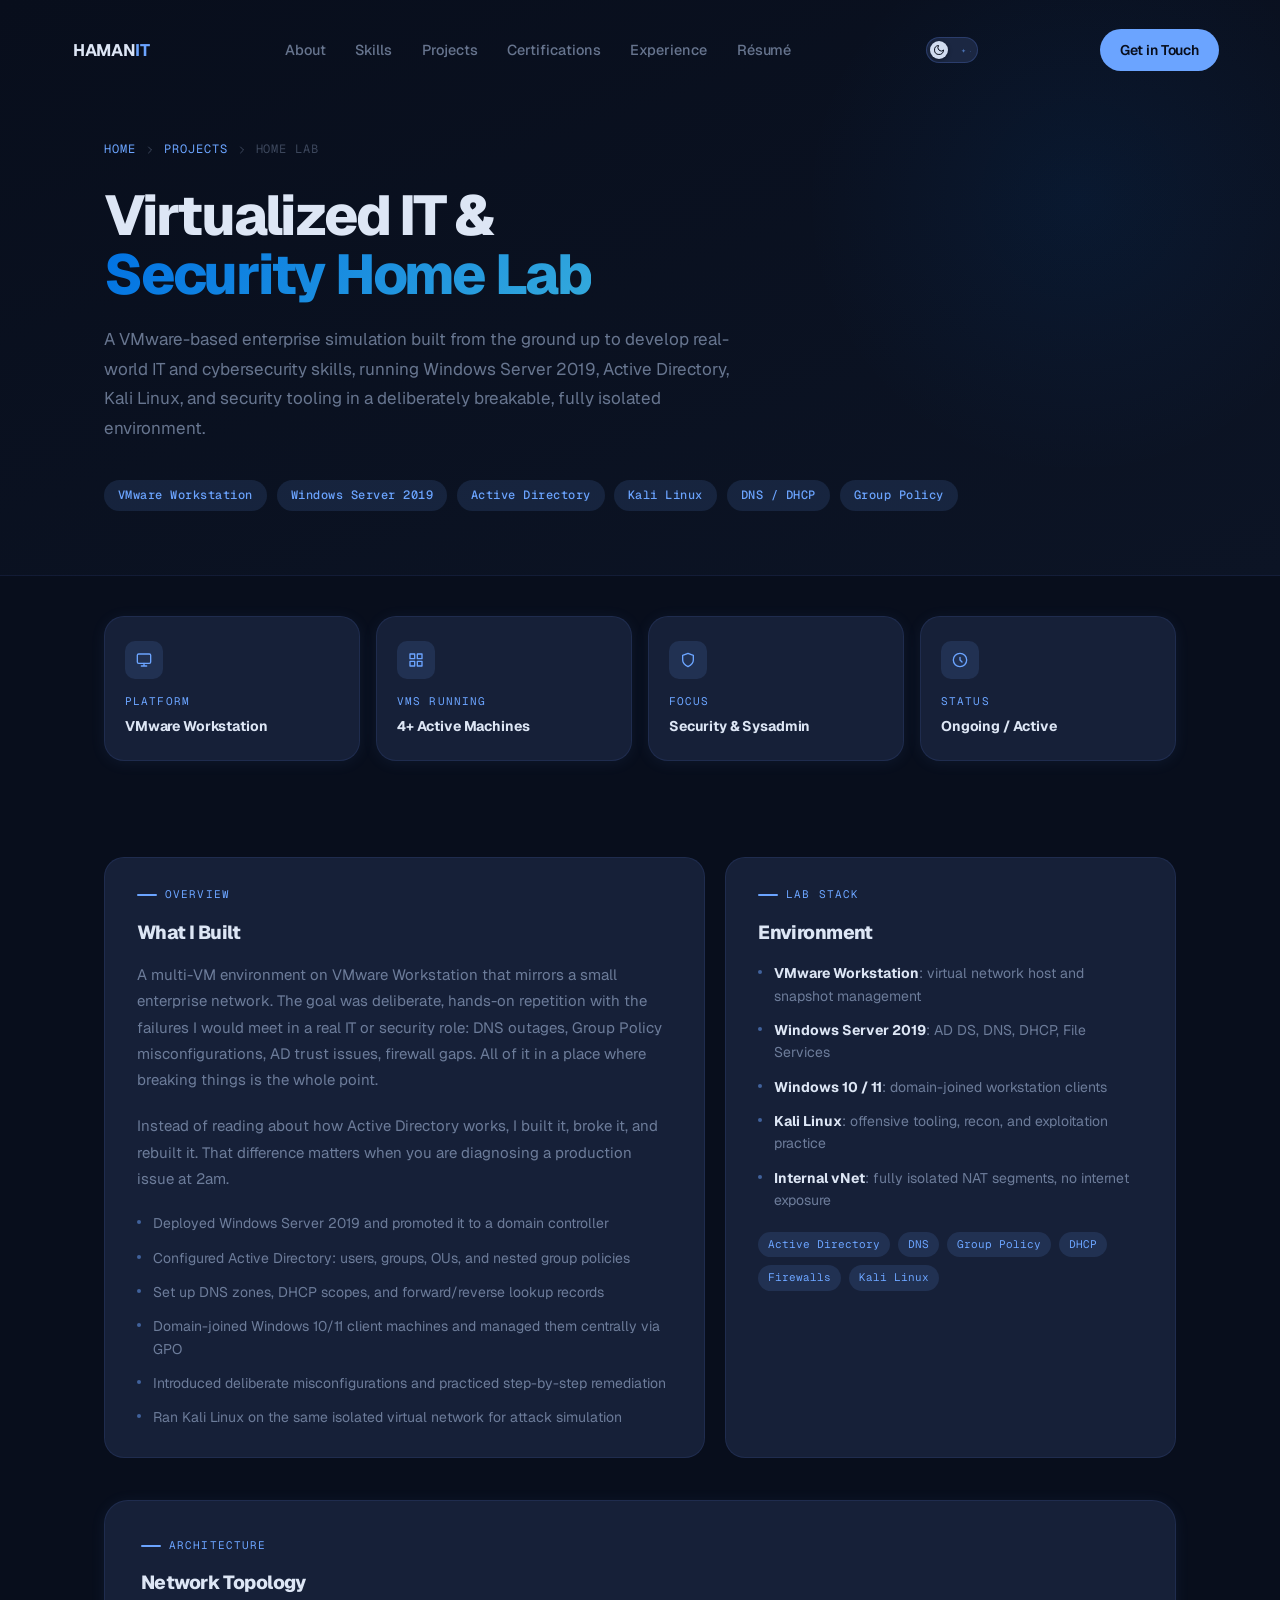
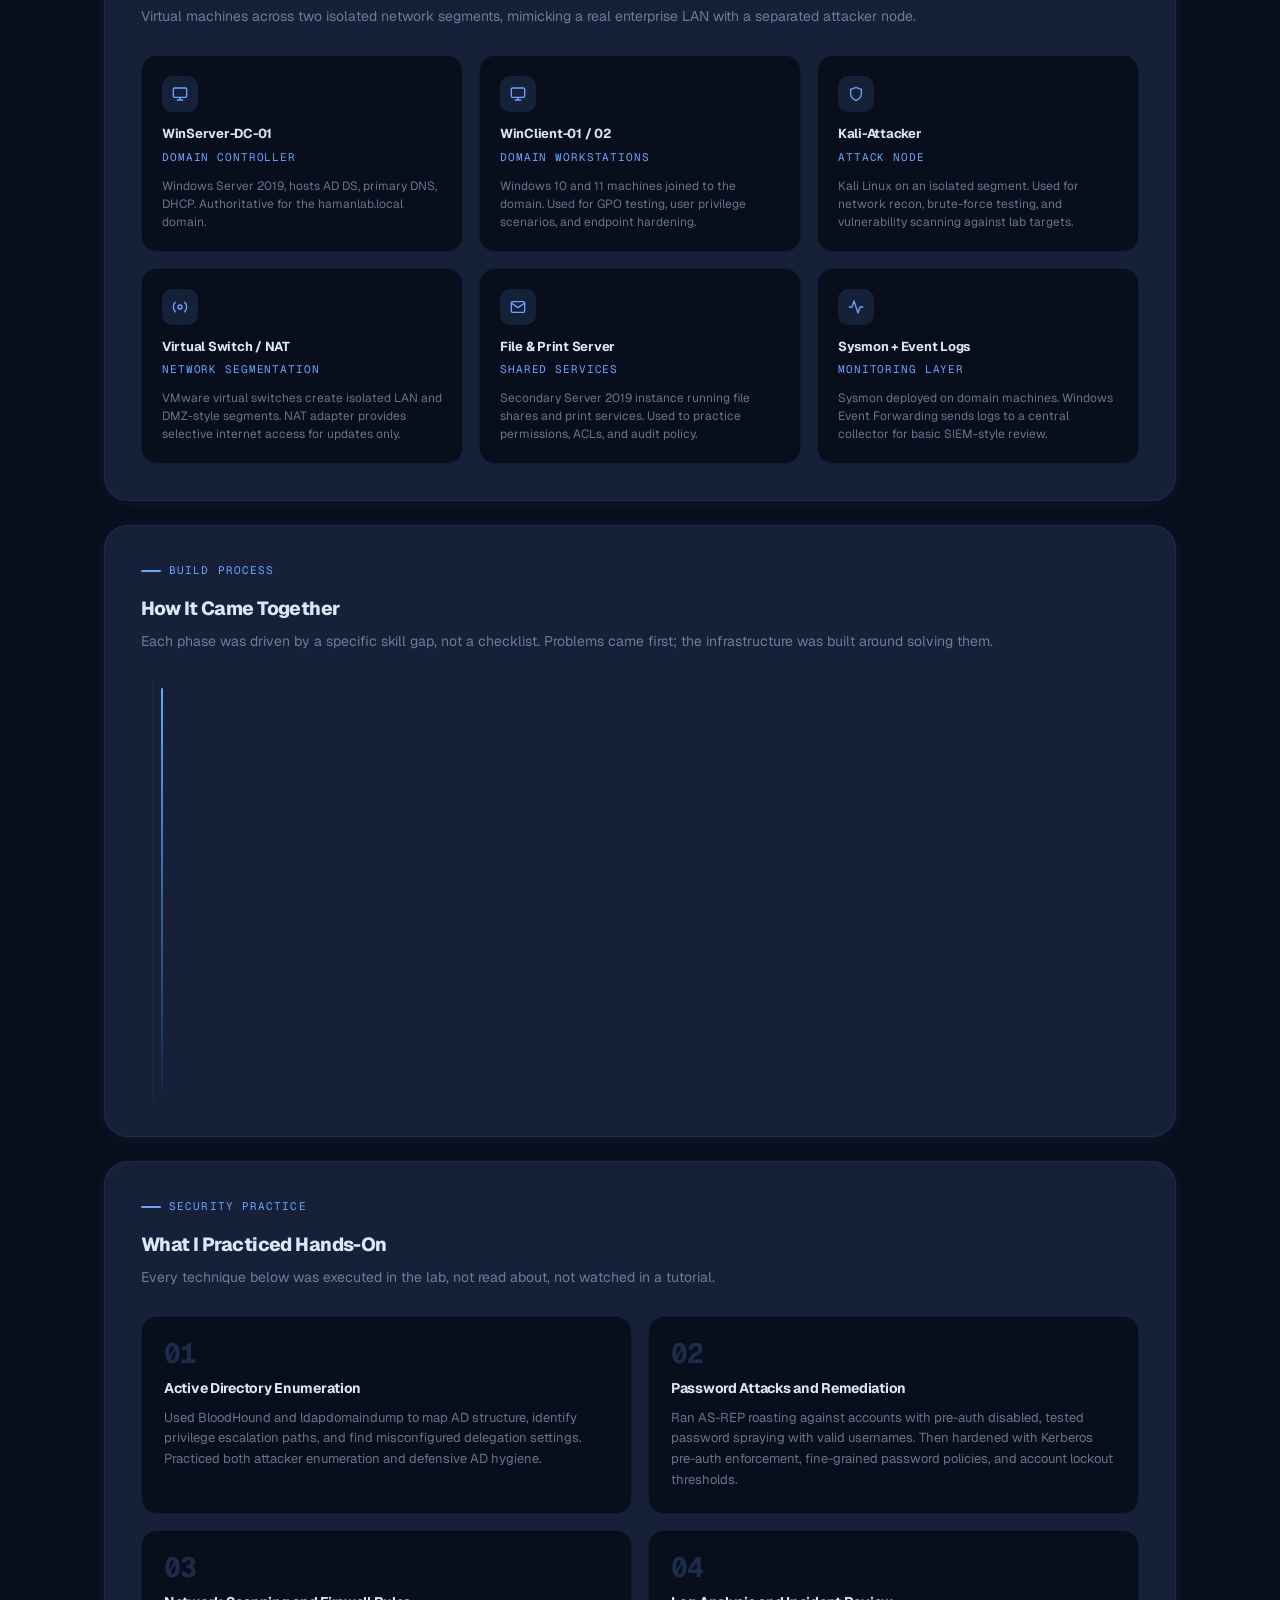
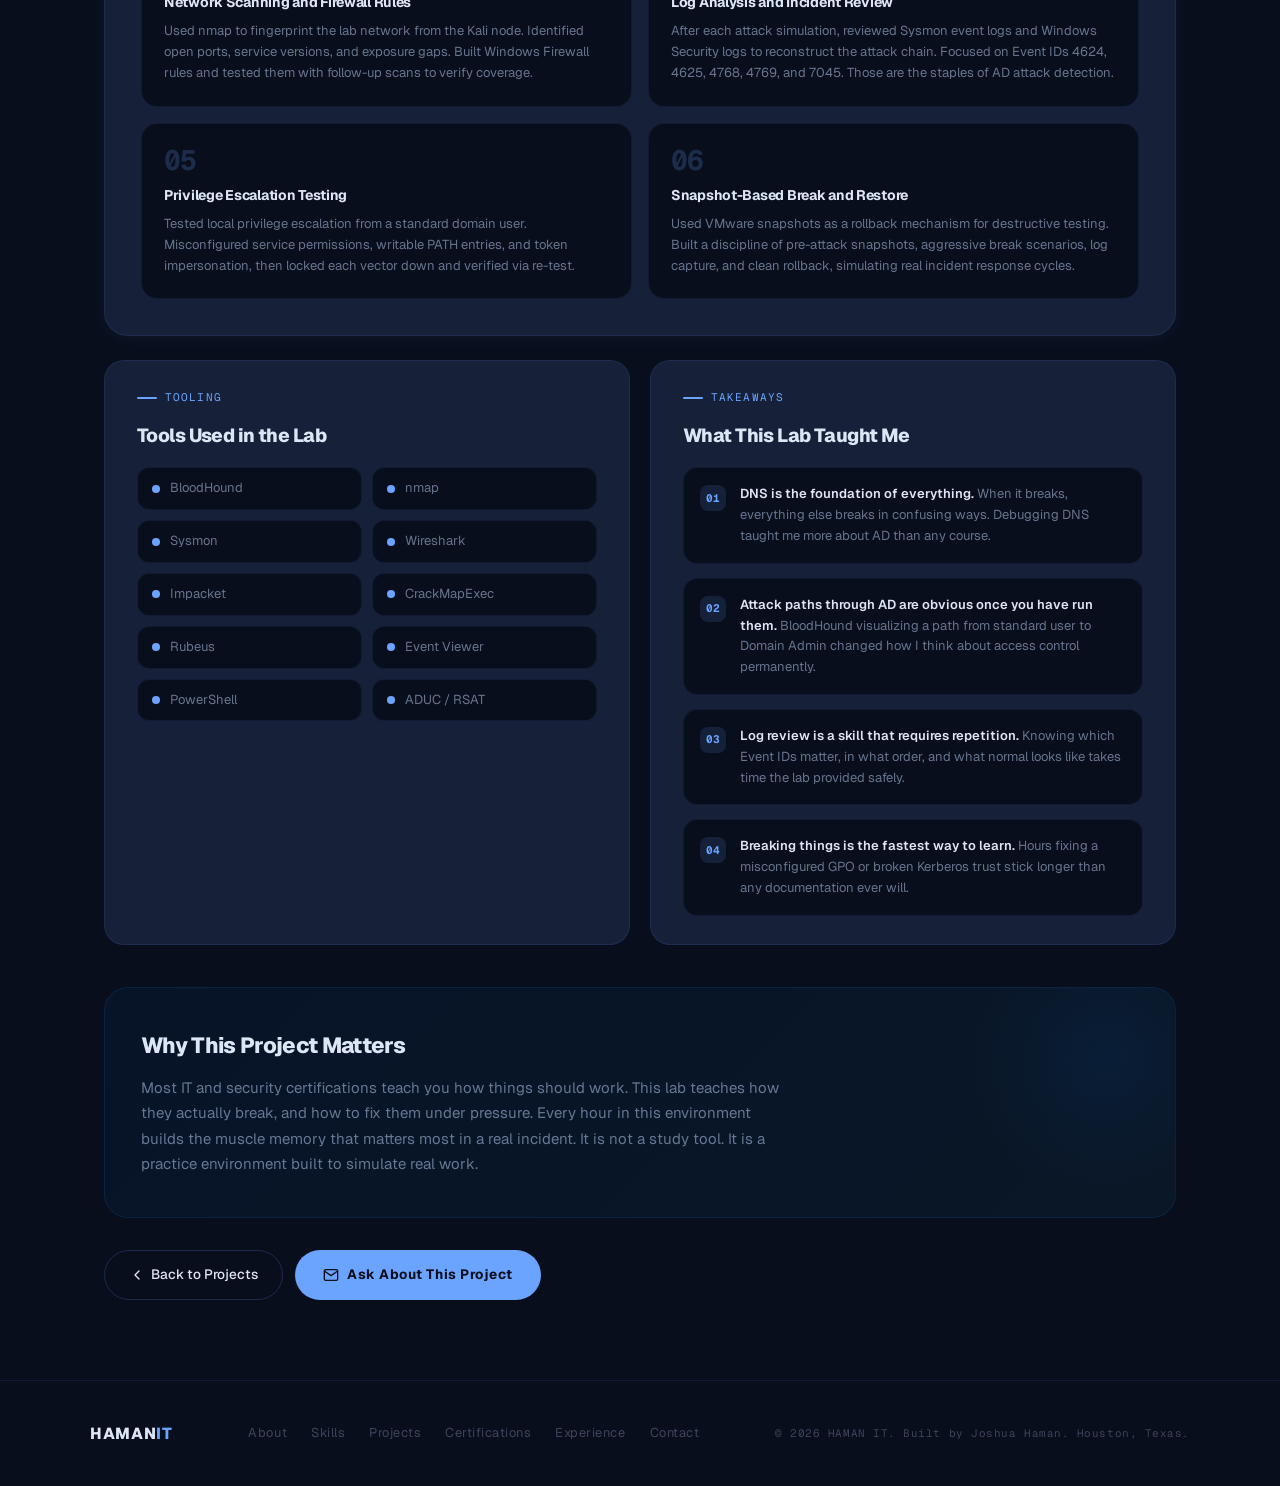
==== commit 1ca43eef: "Add files via upload" ====
--- a/projects/homelab.html
+++ b/projects/homelab.html
@@ -1,642 +1,669 @@
-<!DOCTYPE html>
-<html lang="en" data-theme="dark">
-<head>
-<script>
-  (function () {
-    var root  = document.documentElement;
-    var saved = localStorage.getItem('hamanit-theme') || 'dark';
-    root.setAttribute('data-theme', saved);
-    document.addEventListener('DOMContentLoaded', function () {
-      var btn = document.getElementById('themeToggle');
-      if (!btn) return;
-      btn.addEventListener('click', function () {
-        var next = root.getAttribute('data-theme') === 'dark' ? 'light' : 'dark';
-        root.setAttribute('data-theme', next);
-        localStorage.setItem('hamanit-theme', next);
-      });
-    });
-  }());
-  window.addEventListener('scroll', function () {
-    var nav = document.getElementById('nav');
-    if (nav) nav.classList.toggle('scrolled', window.scrollY > 40);
-  });
-  document.addEventListener('DOMContentLoaded', function () {
-    var hamburger  = document.getElementById('hamburger');
-    var mobileMenu = document.getElementById('mobile-menu');
-    if (hamburger && mobileMenu) {
-      hamburger.addEventListener('click', function () {
-        hamburger.classList.toggle('open');
-        mobileMenu.classList.toggle('open');
-      });
-      mobileMenu.querySelectorAll('a').forEach(function (a) {
-        a.addEventListener('click', function () {
-          hamburger.classList.remove('open');
-          mobileMenu.classList.remove('open');
-        });
-      });
-    }
-  });
-</script>
-  <meta charset="UTF-8" />
-  <meta name="viewport" content="width=device-width, initial-scale=1.0" />
-  <title>Home Lab | HAMAN IT</title>
-  <meta name="description" content="Virtualized IT &amp; Security Home Lab — VMware, Active Directory, Windows Server, and security tooling." />
-  <link rel="preconnect" href="https://fonts.googleapis.com" />
-  <link rel="preconnect" href="https://fonts.gstatic.com" crossorigin />
-  <link href="https://fonts.googleapis.com/css2?family=Syne:wght@400;500;600;700;800&family=DM+Mono:ital,wght@0,300;0,400;1,300&family=Instrument+Serif:ital@0;1&display=swap" rel="stylesheet" />
-  <link rel="stylesheet" href="../styles.css" />
-  <link rel="stylesheet" href="../interactions.css" />
-  <link rel="stylesheet" href="../project-page.css" />
-  <style>
-    .project-hero {
-      background: linear-gradient(160deg, var(--bg) 0%, var(--bg2) 100%);
-      border-bottom: 1px solid var(--border);
-      padding: 140px 0 64px;
-      position: relative; overflow: hidden;
-    }
-    .project-hero::before {
-      content: ''; position: absolute;
-      top: -100px; right: -100px; width: 600px; height: 600px;
-      border-radius: 50%;
-      background: radial-gradient(circle, rgba(0,113,227,0.08), transparent 65%);
-      pointer-events: none;
-    }
-    .project-hero-inner { max-width: 1120px; margin: 0 auto; padding: 0 24px; }
-    .project-breadcrumb {
-      display: flex; align-items: center; gap: 8px;
-      font-family: var(--ff-mono); font-size: 12px;
-      color: var(--faint); margin-bottom: 28px;
-      text-transform: uppercase; letter-spacing: 0.08em;
-    }
-    .project-breadcrumb a { color: var(--accent); transition: opacity 0.2s; }
-    .project-breadcrumb a:hover { opacity: 0.7; }
-    .project-breadcrumb svg { width: 12px; height: 12px; stroke: currentColor; fill: none; stroke-width: 2; stroke-linecap: round; stroke-linejoin: round; }
-    .project-hero-title {
-      font-size: clamp(2rem, 5vw, 3.5rem); font-weight: 800;
-      letter-spacing: -0.04em; color: var(--text); line-height: 1.05;
-      max-width: 780px; margin-bottom: 20px;
-    }
-    .project-hero-title .hl {
-      background: linear-gradient(135deg, #0071e3, #34aadc);
-      -webkit-background-clip: text; -webkit-text-fill-color: transparent; background-clip: text;
-    }
-    .project-hero-sub { font-size: 17px; color: var(--muted); max-width: 640px; line-height: 1.75; margin-bottom: 36px; }
-    .hero-tags { display: flex; flex-wrap: wrap; gap: 10px; }
-    .hero-tag {
-      padding: 6px 14px; border-radius: 999px;
-      border: 1px solid var(--accent-border); background: var(--accent-dim);
-      color: var(--accent); font-family: var(--ff-mono); font-size: 12px;
-      font-weight: 500; letter-spacing: 0.04em;
-      animation: tag-pop 0.5s var(--transition) both;
-    }
-    @keyframes tag-pop {
-      from { opacity: 0; transform: scale(0.85) translateY(6px); }
-      to   { opacity: 1; transform: scale(1) translateY(0); }
-    }
-    .hero-tag:nth-child(1){animation-delay:0.2s}
-    .hero-tag:nth-child(2){animation-delay:0.3s}
-    .hero-tag:nth-child(3){animation-delay:0.4s}
-    .hero-tag:nth-child(4){animation-delay:0.5s}
-    .hero-tag:nth-child(5){animation-delay:0.6s}
-    .hero-tag:nth-child(6){animation-delay:0.7s}
-    .hero-particles { position: absolute; inset: 0; pointer-events: none; overflow: hidden; }
-    .particle {
-      position: absolute; border-radius: 50%;
-      background: rgba(0,113,227,0.12);
-      animation: float-particle linear infinite;
-    }
-    @keyframes float-particle {
-      0%   { transform: translateY(0) rotate(0deg); opacity: 0; }
-      10%  { opacity: 1; }
-      90%  { opacity: 0.6; }
-      100% { transform: translateY(-100vh) rotate(720deg); opacity: 0; }
-    }
-    #scroll-progress {
-      position: fixed; top: 0; left: 0; height: 3px;
-      background: linear-gradient(90deg, #0071e3, #34aadc);
-      z-index: 9999; width: 0%; transition: width 0.1s linear;
-      border-radius: 0 2px 2px 0;
-    }
-    .stat-row { display: grid; grid-template-columns: repeat(4, 1fr); gap: 16px; margin: 40px 0; }
-    .stat-card {
-      background: var(--surface); border: 1px solid var(--border);
-      border-radius: 20px; padding: 24px 20px;
-      box-shadow: 0 2px 16px var(--accent-glow);
-      position: relative; overflow: hidden;
-      transition: transform 0.3s var(--transition), box-shadow 0.3s var(--transition);
-      cursor: default;
-    }
-    .stat-card::after {
-      content: ''; position: absolute; inset: 0; border-radius: 20px;
-      background: linear-gradient(135deg, rgba(0,113,227,0.05), transparent 60%);
-      opacity: 0; transition: opacity 0.3s;
-    }
-    .stat-card:hover { transform: translateY(-4px); box-shadow: 0 8px 32px var(--accent-glow); }
-    .stat-card:hover::after { opacity: 1; }
-    .stat-icon {
-      width: 38px; height: 38px; border-radius: 10px;
-      background: var(--accent-dim); border: 1px solid var(--accent-border);
-      display: flex; align-items: center; justify-content: center; margin-bottom: 14px;
-    }
-    .stat-icon svg { width: 16px; height: 16px; stroke: var(--accent); fill: none; stroke-width: 2; stroke-linecap: round; stroke-linejoin: round; }
-    .stat-label { font-family: var(--ff-mono); font-size: 11px; text-transform: uppercase; letter-spacing: 0.1em; color: var(--accent); margin-bottom: 6px; }
-    .stat-value { font-size: 14px; font-weight: 700; color: var(--text); line-height: 1.4; letter-spacing: -0.01em; }
-    .project-content { max-width: 1120px; margin: 0 auto; padding: 56px 24px 80px; }
-    .detail-grid { display: grid; grid-template-columns: 1.2fr 0.9fr; gap: 20px; margin-bottom: 24px; }
-    .section-eyebrow {
-      display: flex; align-items: center; gap: 8px;
-      font-family: var(--ff-mono); font-size: 11px;
-      text-transform: uppercase; letter-spacing: 0.1em; color: var(--accent); margin-bottom: 14px;
-    }
-    .section-eyebrow::before { content: ''; display: block; width: 20px; height: 2px; border-radius: 1px; background: var(--accent); }
-    .block-title { font-size: 19px; font-weight: 800; letter-spacing: -0.03em; color: var(--text); margin-bottom: 14px; }
-    .skill-list { gap: 12px; }
-    .skill-item { font-size: 14px; color: var(--muted); line-height: 1.6; }
-    .arch-section {
-      background: var(--surface); border: 1px solid var(--border);
-      border-radius: 24px; padding: 36px;
-      box-shadow: 0 2px 16px var(--accent-glow); margin-bottom: 24px;
-    }
-    .arch-diagram { display: grid; grid-template-columns: repeat(3, 1fr); gap: 16px; margin-top: 28px; }
-    .arch-node {
-      background: var(--bg); border: 1px solid var(--border);
-      border-radius: 16px; padding: 20px;
-      transition: transform 0.3s var(--transition), border-color 0.3s, box-shadow 0.3s;
-      position: relative; overflow: hidden;
-    }
-    .arch-node::before {
-      content: ''; position: absolute; top: 0; left: 0; right: 0; height: 2px;
-      background: linear-gradient(90deg, var(--accent), #34aadc);
-      opacity: 0; transition: opacity 0.3s;
-    }
-    .arch-node:hover { transform: translateY(-4px); border-color: var(--accent-border); box-shadow: 0 8px 24px var(--accent-glow); }
-    .arch-node:hover::before { opacity: 1; }
-    .arch-node-icon {
-      width: 36px; height: 36px; border-radius: 10px;
-      background: var(--accent-dim); border: 1px solid var(--accent-border);
-      display: flex; align-items: center; justify-content: center; margin-bottom: 12px;
-    }
-    .arch-node-icon svg { width: 16px; height: 16px; stroke: var(--accent); fill: none; stroke-width: 2; stroke-linecap: round; stroke-linejoin: round; }
-    .arch-node-name { font-size: 13px; font-weight: 700; color: var(--text); margin-bottom: 4px; letter-spacing: -0.02em; }
-    .arch-node-role { font-family: var(--ff-mono); font-size: 11px; color: var(--accent); margin-bottom: 10px; text-transform: uppercase; letter-spacing: 0.08em; }
-    .arch-node-detail { font-size: 12px; color: var(--muted); line-height: 1.5; }
-    .timeline-section {
-      background: var(--surface); border: 1px solid var(--border);
-      border-radius: 24px; padding: 36px;
-      box-shadow: 0 2px 16px var(--accent-glow); margin-bottom: 24px;
-    }
-    .timeline { position: relative; padding-left: 24px; margin-top: 28px; }
-    .timeline::before {
-      content: ''; position: absolute; left: 7px; top: 8px; bottom: 8px;
-      width: 2px; background: linear-gradient(180deg, var(--accent), rgba(0,113,227,0.1));
-      border-radius: 1px;
-    }
-    .timeline-item { position: relative; padding-bottom: 32px; }
-    .timeline-item:last-child { padding-bottom: 0; }
-    .timeline-dot {
-      position: absolute; left: -20px; top: 6px;
-      width: 14px; height: 14px; border-radius: 50%;
-      background: var(--accent); border: 2px solid var(--bg);
-      box-shadow: 0 0 0 3px var(--accent-dim);
-    }
-    .timeline-phase { font-family: var(--ff-mono); font-size: 11px; text-transform: uppercase; letter-spacing: 0.08em; color: var(--accent); margin-bottom: 6px; }
-    .timeline-title { font-size: 15px; font-weight: 700; color: var(--text); margin-bottom: 8px; letter-spacing: -0.02em; }
-    .timeline-text { font-size: 13px; color: var(--muted); line-height: 1.65; }
-    .techniques-section {
-      background: var(--surface); border: 1px solid var(--border);
-      border-radius: 24px; padding: 36px;
-      box-shadow: 0 2px 16px var(--accent-glow); margin-bottom: 24px;
-    }
-    .technique-grid { display: grid; grid-template-columns: repeat(2, 1fr); gap: 16px; margin-top: 28px; }
-    .technique-card {
-      background: var(--bg); border: 1px solid var(--border);
-      border-radius: 16px; padding: 22px;
-      transition: transform 0.3s var(--transition), border-color 0.3s, box-shadow 0.3s;
-    }
-    .technique-card:hover { transform: translateY(-3px); border-color: var(--accent-border); box-shadow: 0 6px 20px var(--accent-glow); }
-    .technique-number { font-family: var(--ff-mono); font-size: 28px; font-weight: 700; color: var(--accent); opacity: 0.2; line-height: 1; margin-bottom: 10px; letter-spacing: -0.04em; }
-    .technique-title { font-size: 14px; font-weight: 700; color: var(--text); margin-bottom: 8px; letter-spacing: -0.02em; }
-    .technique-text { font-size: 13px; color: var(--muted); line-height: 1.6; }
-    .bottom-grid { display: grid; grid-template-columns: 1fr 1fr; gap: 20px; margin-bottom: 24px; }
-    .tool-grid { display: grid; grid-template-columns: repeat(2, 1fr); gap: 10px; margin-top: 16px; }
-    .tool-item {
-      display: flex; align-items: center; gap: 10px;
-      padding: 10px 14px; border-radius: 12px;
-      border: 1px solid var(--border); background: var(--bg);
-      font-size: 13px; color: var(--muted);
-      transition: border-color 0.2s, color 0.2s;
-    }
-    .tool-item:hover { border-color: var(--accent-border); color: var(--text); }
-    .tool-dot { width: 8px; height: 8px; border-radius: 50%; background: var(--accent); flex-shrink: 0; }
-    .lesson-list { display: grid; gap: 14px; margin-top: 16px; }
-    .lesson-item {
-      display: flex; gap: 14px; align-items: flex-start;
-      padding: 16px; border-radius: 14px;
-      background: var(--bg); border: 1px solid var(--border); transition: border-color 0.2s;
-    }
-    .lesson-item:hover { border-color: var(--accent-border); }
-    .lesson-num {
-      font-family: var(--ff-mono); font-size: 11px; font-weight: 700;
-      color: var(--accent); background: var(--accent-dim);
-      border: 1px solid var(--accent-border);
-      width: 26px; height: 26px; border-radius: 8px;
-      display: flex; align-items: center; justify-content: center;
-      flex-shrink: 0; margin-top: 1px;
-    }
-    .lesson-text { font-size: 13px; color: var(--muted); line-height: 1.6; }
-    .lesson-text strong { color: var(--text); font-weight: 600; }
-    .cta-card {
-      background: linear-gradient(135deg, rgba(0,113,227,0.06), rgba(52,170,220,0.06));
-      border: 1px solid rgba(0,113,227,0.15);
-      border-radius: 24px; padding: 40px 36px; margin-bottom: 32px;
-      position: relative; overflow: hidden;
-    }
-    .cta-card::before {
-      content: ''; position: absolute; top: -80px; right: -80px;
-      width: 300px; height: 300px; border-radius: 50%;
-      background: radial-gradient(circle, rgba(0,113,227,0.08), transparent 65%);
-      pointer-events: none;
-    }
-    .cta-card-title { font-size: 22px; font-weight: 800; letter-spacing: -0.03em; color: var(--text); margin-bottom: 12px; position: relative; }
-    .cta-card-text { font-size: 15px; color: var(--muted); line-height: 1.7; max-width: 640px; position: relative; }
-    .build-badge {
-      padding: 4px 10px; border-radius: 999px;
-      border: 1px solid var(--accent-border); background: var(--accent-dim);
-      color: var(--accent); font-family: var(--ff-mono); font-size: 11px;
-    }
-    .anim-up {
-      opacity: 0; transform: translateY(30px);
-      transition: opacity 0.7s var(--transition), transform 0.7s var(--transition);
-    }
-    .anim-up.in-view { opacity: 1; transform: translateY(0); }
-    @media (max-width: 900px) {
-      .stat-row { grid-template-columns: repeat(2, 1fr); }
-      .detail-grid { grid-template-columns: 1fr; }
-      .arch-diagram { grid-template-columns: 1fr 1fr; }
-      .technique-grid { grid-template-columns: 1fr; }
-      .bottom-grid { grid-template-columns: 1fr; }
-    }
-    @media (max-width: 560px) {
-      .stat-row { grid-template-columns: 1fr 1fr; }
-      .arch-diagram { grid-template-columns: 1fr; }
-      .project-hero { padding: 120px 0 48px; }
-      .cta-card { padding: 28px 22px; }
-      .tool-grid { grid-template-columns: 1fr; }
-    }
-  </style>
-</head>
-<body>
-
-<div id="scroll-progress"></div>
-
-<nav class="nav" id="nav">
-  <a href="../index.html" class="nav-logo">HAMAN<span>IT</span></a>
-  <ul class="nav-links">
-    <li><a href="../index.html#about">About</a></li>
-    <li><a href="../index.html#skills">Skills</a></li>
-    <li><a href="../index.html#projects">Projects</a></li>
-    <li><a href="../index.html#services">Services</a></li>
-    <li><a href="../index.html#experience">Experience</a></li>
-    <li><a href="../Joshua_Haman_Resume.pdf" target="_blank">R&#233;sum&#233;</a></li>
-  </ul>
-  <button class="theme-toggle" id="themeToggle" aria-label="Toggle light/dark mode">
-    <div class="toggle-track"><div class="toggle-thumb"><span class="icon-moon">&#127769;</span><span class="icon-sun">&#9728;&#65039;</span></div></div>
-  </button>
-  <a href="../index.html#contact" class="nav-cta">Get in Touch</a>
-  <button class="nav-hamburger" id="hamburger" aria-label="Menu"><span></span><span></span></button>
-</nav>
-
-<div class="mobile-menu" id="mobile-menu">
-  <a href="../index.html#about"      class="mm-link">About</a>
-  <a href="../index.html#skills"     class="mm-link">Skills</a>
-  <a href="../index.html#projects"   class="mm-link">Projects</a>
-  <a href="../index.html#services"   class="mm-link">Services</a>
-  <a href="../index.html#experience" class="mm-link">Experience</a>
-  <a href="../Joshua_Haman_Resume.pdf" class="mm-link" target="_blank">R&#233;sum&#233;</a>
-  <a href="../index.html#contact"    class="mm-cta">Get in Touch &#8594;</a>
-</div>
-
-<main>
-  <header class="project-hero">
-    <div class="hero-particles" id="hero-particles"></div>
-    <div class="project-hero-inner">
-      <nav class="project-breadcrumb">
-        <a href="../index.html">Home</a>
-        <svg viewBox="0 0 24 24"><path d="M9 18l6-6-6-6"/></svg>
-        <a href="../index.html#projects">Projects</a>
-        <svg viewBox="0 0 24 24"><path d="M9 18l6-6-6-6"/></svg>
-        <span>Home Lab</span>
-      </nav>
-      <h1 class="project-hero-title">
-        Virtualized IT &amp;<br><span class="hl">Security Home Lab</span>
-      </h1>
-      <p class="project-hero-sub">
-        A VMware-based enterprise simulation built from the ground up to develop real-world IT and cybersecurity skills &#8212; running Windows Server 2019, Active Directory, Kali Linux, and security tooling in a deliberately breakable, fully isolated environment.
-      </p>
-      <div class="hero-tags">
-        <span class="hero-tag">VMware Workstation</span>
-        <span class="hero-tag">Windows Server 2019</span>
-        <span class="hero-tag">Active Directory</span>
-        <span class="hero-tag">Kali Linux</span>
-        <span class="hero-tag">DNS / DHCP</span>
-        <span class="hero-tag">Group Policy</span>
-      </div>
-    </div>
-  </header>
-
-  <div class="project-hero-inner" style="margin: 0 auto; max-width: 1120px; padding: 0 24px;">
-    <div class="stat-row anim-up">
-      <div class="stat-card" tabindex="0">
-        <div class="stat-icon"><svg viewBox="0 0 24 24"><rect x="2" y="3" width="20" height="14" rx="2"/><path d="M8 21h8M12 17v4"/></svg></div>
-        <div class="stat-label">Platform</div>
-        <div class="stat-value">VMware Workstation</div>
-      </div>
-      <div class="stat-card" tabindex="0">
-        <div class="stat-icon"><svg viewBox="0 0 24 24"><rect x="3" y="3" width="7" height="7"/><rect x="14" y="3" width="7" height="7"/><rect x="14" y="14" width="7" height="7"/><rect x="3" y="14" width="7" height="7"/></svg></div>
-        <div class="stat-label">VMs Running</div>
-        <div class="stat-value">4+ Active Machines</div>
-      </div>
-      <div class="stat-card" tabindex="0">
-        <div class="stat-icon"><svg viewBox="0 0 24 24"><path d="M12 22s8-4 8-10V5l-8-3-8 3v7c0 6 8 10 8 10z"/></svg></div>
-        <div class="stat-label">Focus</div>
-        <div class="stat-value">Security &amp; Sysadmin</div>
-      </div>
-      <div class="stat-card" tabindex="0">
-        <div class="stat-icon"><svg viewBox="0 0 24 24"><circle cx="12" cy="12" r="10"/><path d="M12 8v4l3 3"/></svg></div>
-        <div class="stat-label">Status</div>
-        <div class="stat-value">Ongoing / Active</div>
-      </div>
-    </div>
-  </div>
-
-  <div class="project-content">
-
-    <div class="detail-grid">
-      <div class="card anim-up">
-        <div class="section-eyebrow">Overview</div>
-        <h2 class="block-title">What I Built</h2>
-        <p style="font-size:15px; color:var(--muted); line-height:1.75; margin-bottom:20px;">
-          A multi-VM environment on VMware Workstation that mirrors a small enterprise network. The goal was deliberate, hands-on repetition with systems I would encounter in a real IT or security role &#8212; DNS failures, Group Policy misconfigurations, AD trust issues, firewall gaps &#8212; all in a place where breaking things is the whole point.
-        </p>
-        <p style="font-size:15px; color:var(--muted); line-height:1.75; margin-bottom:20px;">
-          Instead of reading about how Active Directory works, I built it, broke it, and rebuilt it. That difference matters when you are diagnosing a production issue at 2am.
-        </p>
-        <ul class="skill-list">
-          <li class="skill-item">Deployed Windows Server 2019 and promoted it to a domain controller</li>
-          <li class="skill-item">Configured Active Directory: users, groups, OUs, and nested group policies</li>
-          <li class="skill-item">Set up DNS zones, DHCP scopes, and forward/reverse lookup records</li>
-          <li class="skill-item">Domain-joined Windows 10/11 client machines and managed them centrally via GPO</li>
-          <li class="skill-item">Introduced deliberate misconfigurations and practiced step-by-step remediation</li>
-          <li class="skill-item">Ran Kali Linux on the same isolated virtual network for attack simulation</li>
-        </ul>
-      </div>
-      <div class="card anim-up" style="animation-delay:0.1s;">
-        <div class="section-eyebrow">Lab Stack</div>
-        <h2 class="block-title">Environment</h2>
-        <ul class="skill-list" style="margin-bottom:20px;">
-          <li class="skill-item"><strong style="color:var(--text);">VMware Workstation</strong> &#8212; virtual network host and snapshot management</li>
-          <li class="skill-item"><strong style="color:var(--text);">Windows Server 2019</strong> &#8212; AD DS, DNS, DHCP, File Services</li>
-          <li class="skill-item"><strong style="color:var(--text);">Windows 10 / 11</strong> &#8212; domain-joined workstation clients</li>
-          <li class="skill-item"><strong style="color:var(--text);">Kali Linux</strong> &#8212; offensive tooling, recon, and exploitation practice</li>
-          <li class="skill-item"><strong style="color:var(--text);">Internal vNet</strong> &#8212; fully isolated NAT segments, no internet exposure</li>
-        </ul>
-        <div style="display:flex; flex-wrap:wrap; gap:8px; margin-top:4px;">
-          <span class="build-badge">Active Directory</span>
-          <span class="build-badge">DNS</span>
-          <span class="build-badge">Group Policy</span>
-          <span class="build-badge">DHCP</span>
-          <span class="build-badge">Firewalls</span>
-          <span class="build-badge">Kali Linux</span>
-        </div>
-      </div>
-    </div>
-
-    <div class="arch-section anim-up">
-      <div class="section-eyebrow">Architecture</div>
-      <h2 class="block-title" style="margin-bottom:6px;">Network Topology</h2>
-      <p style="font-size:14px; color:var(--muted); line-height:1.6;">Virtual machines across two isolated network segments, mimicking a real enterprise LAN with a separated attacker node.</p>
-      <div class="arch-diagram">
-        <div class="arch-node">
-          <div class="arch-node-icon"><svg viewBox="0 0 24 24"><rect x="2" y="3" width="20" height="14" rx="2"/><path d="M8 21h8M12 17v4"/></svg></div>
-          <div class="arch-node-name">WinServer-DC-01</div>
-          <div class="arch-node-role">Domain Controller</div>
-          <div class="arch-node-detail">Windows Server 2019 &#8212; hosts AD DS, primary DNS, DHCP. Authoritative for the hamanlab.local domain.</div>
-        </div>
-        <div class="arch-node">
-          <div class="arch-node-icon"><svg viewBox="0 0 24 24"><rect x="2" y="3" width="20" height="14" rx="2"/><path d="M8 21h8M12 17v4"/></svg></div>
-          <div class="arch-node-name">WinClient-01 / 02</div>
-          <div class="arch-node-role">Domain Workstations</div>
-          <div class="arch-node-detail">Windows 10 and 11 machines joined to the domain. Used for GPO testing, user privilege scenarios, and endpoint hardening.</div>
-        </div>
-        <div class="arch-node">
-          <div class="arch-node-icon"><svg viewBox="0 0 24 24"><path d="M12 22s8-4 8-10V5l-8-3-8 3v7c0 6 8 10 8 10z"/></svg></div>
-          <div class="arch-node-name">Kali-Attacker</div>
-          <div class="arch-node-role">Attack Node</div>
-          <div class="arch-node-detail">Kali Linux on an isolated segment. Used for network recon, brute-force testing, and vulnerability scanning against lab targets.</div>
-        </div>
-        <div class="arch-node">
-          <div class="arch-node-icon"><svg viewBox="0 0 24 24"><circle cx="12" cy="12" r="3"/><path d="M19.07 4.93a10 10 0 0 1 0 14.14M4.93 4.93a10 10 0 0 0 0 14.14"/></svg></div>
-          <div class="arch-node-name">Virtual Switch / NAT</div>
-          <div class="arch-node-role">Network Segmentation</div>
-          <div class="arch-node-detail">VMware virtual switches create isolated LAN and DMZ-style segments. NAT adapter provides selective internet access for updates only.</div>
-        </div>
-        <div class="arch-node">
-          <div class="arch-node-icon"><svg viewBox="0 0 24 24"><path d="M4 4h16c1.1 0 2 .9 2 2v12c0 1.1-.9 2-2 2H4c-1.1 0-2-.9-2-2V6c0-1.1.9-2 2-2z"/><polyline points="22,6 12,13 2,6"/></svg></div>
-          <div class="arch-node-name">File &amp; Print Server</div>
-          <div class="arch-node-role">Shared Services</div>
-          <div class="arch-node-detail">Secondary Server 2019 instance running file shares and print services. Used to practice permissions, ACLs, and audit policy.</div>
-        </div>
-        <div class="arch-node">
-          <div class="arch-node-icon"><svg viewBox="0 0 24 24"><polyline points="22 12 18 12 15 21 9 3 6 12 2 12"/></svg></div>
-          <div class="arch-node-name">Sysmon + Event Logs</div>
-          <div class="arch-node-role">Monitoring Layer</div>
-          <div class="arch-node-detail">Sysmon deployed on domain machines. Windows Event Forwarding sends logs to a central collector for basic SIEM-style review.</div>
-        </div>
-      </div>
-    </div>
-
-    <div class="timeline-section anim-up">
-      <div class="section-eyebrow">Build Process</div>
-      <h2 class="block-title" style="margin-bottom:6px;">How It Came Together</h2>
-      <p style="font-size:14px; color:var(--muted); line-height:1.6;">Each phase was driven by a specific skill gap &#8212; not a checklist. Problems came first; the infrastructure was built around solving them.</p>
-      <div class="timeline">
-        <div class="timeline-item">
-          <div class="timeline-dot"></div>
-          <div class="timeline-phase">Phase 01</div>
-          <div class="timeline-title">Bare Metal to Domain Controller</div>
-          <div class="timeline-text">Installed Windows Server 2019, configured static IP, promoted to domain controller for hamanlab.local. Set up AD DS, primary DNS zone, and DHCP scope. First real taste of what breaks when DNS is misconfigured.</div>
-        </div>
-        <div class="timeline-item">
-          <div class="timeline-dot"></div>
-          <div class="timeline-phase">Phase 02</div>
-          <div class="timeline-title">Domain Clients and Group Policy</div>
-          <div class="timeline-text">Joined Windows 10 and 11 VMs to the domain. Created OUs for different departments, built Group Policy Objects for password policy, desktop lockdown, and software deployment. Tested GPO inheritance and blocking.</div>
-        </div>
-        <div class="timeline-item">
-          <div class="timeline-dot"></div>
-          <div class="timeline-phase">Phase 03</div>
-          <div class="timeline-title">Deliberate Misconfigurations</div>
-          <div class="timeline-text">Introduced common real-world mistakes on purpose &#8212; weak password policies, over-permissioned users, open file shares, AS-REP roastable accounts. Then diagnosed and remediated each one using the same tools an admin would use in production.</div>
-        </div>
-        <div class="timeline-item">
-          <div class="timeline-dot"></div>
-          <div class="timeline-phase">Phase 04</div>
-          <div class="timeline-title">Kali and Attack Simulation</div>
-          <div class="timeline-text">Added Kali Linux to an isolated segment. Ran nmap recon, performed password spraying against domain accounts, used BloodHound to map attack paths through AD. Seeing the attack from the attacker side completely changed how I thought about defense.</div>
-        </div>
-        <div class="timeline-item">
-          <div class="timeline-dot"></div>
-          <div class="timeline-phase">Phase 05 &#8212; Ongoing</div>
-          <div class="timeline-title">Monitoring and Hardening</div>
-          <div class="timeline-text">Deployed Sysmon with SwiftOnSecurity config across domain machines. Set up Windows Event Forwarding to a central collector. Now actively building detection rules and reviewing logs after each attack simulation.</div>
-        </div>
-      </div>
-    </div>
-
-    <div class="techniques-section anim-up">
-      <div class="section-eyebrow">Security Practice</div>
-      <h2 class="block-title" style="margin-bottom:6px;">What I Practiced Hands-On</h2>
-      <p style="font-size:14px; color:var(--muted); line-height:1.6;">Every technique below was executed in the lab &#8212; not read about, not watched in a tutorial.</p>
-      <div class="technique-grid">
-        <div class="technique-card">
-          <div class="technique-number">01</div>
-          <div class="technique-title">Active Directory Enumeration</div>
-          <div class="technique-text">Used BloodHound and ldapdomaindump to map AD structure, identify privilege escalation paths, and find misconfigured delegation settings. Practiced both attacker enumeration and defensive AD hygiene.</div>
-        </div>
-        <div class="technique-card">
-          <div class="technique-number">02</div>
-          <div class="technique-title">Password Attacks and Remediation</div>
-          <div class="technique-text">Ran AS-REP roasting against accounts with pre-auth disabled, tested password spraying with valid usernames. Then hardened with Kerberos pre-auth enforcement, fine-grained password policies, and account lockout thresholds.</div>
-        </div>
-        <div class="technique-card">
-          <div class="technique-number">03</div>
-          <div class="technique-title">Network Scanning and Firewall Rules</div>
-          <div class="technique-text">Used nmap to fingerprint the lab network from the Kali node. Identified open ports, service versions, and exposure gaps. Built Windows Firewall rules and tested them with follow-up scans to verify coverage.</div>
-        </div>
-        <div class="technique-card">
-          <div class="technique-number">04</div>
-          <div class="technique-title">Log Analysis and Incident Review</div>
-          <div class="technique-text">After each attack simulation, reviewed Sysmon event logs and Windows Security logs to reconstruct the attack chain. Focused on Event IDs 4624, 4625, 4768, 4769, 7045 &#8212; the staples of AD attack detection.</div>
-        </div>
-        <div class="technique-card">
-          <div class="technique-number">05</div>
-          <div class="technique-title">Privilege Escalation Testing</div>
-          <div class="technique-text">Tested local privilege escalation from a standard domain user. Misconfigured service permissions, writable PATH entries, and token impersonation &#8212; then locked each vector down and verified via re-test.</div>
-        </div>
-        <div class="technique-card">
-          <div class="technique-number">06</div>
-          <div class="technique-title">Snapshot-Based Break and Restore</div>
-          <div class="technique-text">Used VMware snapshots as a rollback mechanism for destructive testing. Built a discipline of pre-attack snapshots, aggressive break scenarios, log capture, and clean rollback &#8212; simulating real incident response cycles.</div>
-        </div>
-      </div>
-    </div>
-
-    <div class="bottom-grid">
-      <div class="card anim-up">
-        <div class="section-eyebrow">Tooling</div>
-        <h3 class="block-title">Tools Used in the Lab</h3>
-        <div class="tool-grid">
-          <div class="tool-item"><div class="tool-dot"></div>BloodHound</div>
-          <div class="tool-item"><div class="tool-dot"></div>nmap</div>
-          <div class="tool-item"><div class="tool-dot"></div>Sysmon</div>
-          <div class="tool-item"><div class="tool-dot"></div>Wireshark</div>
-          <div class="tool-item"><div class="tool-dot"></div>Impacket</div>
-          <div class="tool-item"><div class="tool-dot"></div>CrackMapExec</div>
-          <div class="tool-item"><div class="tool-dot"></div>Rubeus</div>
-          <div class="tool-item"><div class="tool-dot"></div>Event Viewer</div>
-          <div class="tool-item"><div class="tool-dot"></div>PowerShell</div>
-          <div class="tool-item"><div class="tool-dot"></div>ADUC / RSAT</div>
-        </div>
-      </div>
-      <div class="card anim-up" style="animation-delay:0.1s;">
-        <div class="section-eyebrow">Takeaways</div>
-        <h3 class="block-title">What This Lab Taught Me</h3>
-        <div class="lesson-list">
-          <div class="lesson-item">
-            <div class="lesson-num">01</div>
-            <div class="lesson-text"><strong>DNS is the foundation of everything.</strong> When it breaks, everything else breaks in confusing ways. Debugging DNS taught me more about AD than any course.</div>
-          </div>
-          <div class="lesson-item">
-            <div class="lesson-num">02</div>
-            <div class="lesson-text"><strong>Attack paths through AD are obvious once you have run them.</strong> BloodHound visualizing a path from standard user to Domain Admin changed how I think about access control permanently.</div>
-          </div>
-          <div class="lesson-item">
-            <div class="lesson-num">03</div>
-            <div class="lesson-text"><strong>Log review is a skill that requires repetition.</strong> Knowing which Event IDs matter, in what order, and what normal looks like takes time the lab provided safely.</div>
-          </div>
-          <div class="lesson-item">
-            <div class="lesson-num">04</div>
-            <div class="lesson-text"><strong>Breaking things is the fastest way to learn.</strong> Hours fixing a misconfigured GPO or broken Kerberos trust stick longer than any documentation ever will.</div>
-          </div>
-        </div>
-      </div>
-    </div>
-
-    <div class="cta-card anim-up">
-      <h3 class="cta-card-title">Why This Project Matters</h3>
-      <p class="cta-card-text">
-        Most IT and security certifications teach you how things should work. This lab teaches how they actually break &#8212; and how to fix them under pressure. Every hour in this environment builds the muscle memory that matters most in a real incident. It is not a study tool. It is a practice environment built to simulate real work.
-      </p>
-    </div>
-
-    <div style="display:flex; gap:12px; flex-wrap:wrap;" class="anim-up">
-      <a class="btn-ghost" href="../index.html#projects">
-        <svg viewBox="0 0 24 24"><path d="M15 18l-6-6 6-6"/></svg>
-        Back to Projects
-      </a>
-      <a class="btn-primary" href="mailto:joshham364@gmail.com?subject=HAMAN%20IT%20-%20Home%20Lab%20Inquiry">
-        <svg viewBox="0 0 24 24"><path d="M4 4h16c1.1 0 2 .9 2 2v12c0 1.1-.9 2-2 2H4c-1.1 0-2-.9-2-2V6c0-1.1.9-2 2-2z"/><polyline points="22,6 12,13 2,6"/></svg>
-        Ask About This Project
-      </a>
-    </div>
-
-  </div>
-</main>
-
-<footer class="footer">
-  <div class="container footer-inner">
-    <a href="../index.html" class="footer-logo">HAMAN<span>IT</span></a>
-    <nav class="footer-nav">
-      <a href="../index.html#about">About</a>
-      <a href="../index.html#skills">Skills</a>
-      <a href="../index.html#projects">Projects</a>
-      <a href="../index.html#services">Services</a>
-      <a href="../index.html#experience">Experience</a>
-      <a href="../index.html#contact">Contact</a>
-    </nav>
-    <p class="footer-copy">&#169; 2026 HAMAN IT. Built by Joshua Haman. Houston, Texas.</p>
-  </div>
-</footer>
-
-<div id="cursor-dot"></div>
-<div id="cursor-ring"></div>
-<script src="../interactions.js" defer></script>
-<script>
-  const prog = document.getElementById('scroll-progress');
-  window.addEventListener('scroll', () => {
-    const pct = window.scrollY / (document.documentElement.scrollHeight - window.innerHeight) * 100;
-    prog.style.width = pct + '%';
-  }, { passive: true });
-
-  const animEls = document.querySelectorAll('.anim-up');
-  const io = new IntersectionObserver((entries) => {
-    entries.forEach((e, i) => {
-      if (e.isIntersecting) {
-        setTimeout(() => e.target.classList.add('in-view'), i * 60);
-        io.unobserve(e.target);
-      }
-    });
-  }, { threshold: 0.08 });
-  animEls.forEach(el => io.observe(el));
-
-  const container = document.getElementById('hero-particles');
-  for (let i = 0; i < 14; i++) {
-    const p = document.createElement('div');
-    p.classList.add('particle');
-    const size = Math.random() * 10 + 4;
-    p.style.cssText = `width:${size}px;height:${size}px;left:${Math.random()*100}%;bottom:${-size}px;animation-duration:${8+Math.random()*12}s;animation-delay:${Math.random()*8}s;`;
-    container.appendChild(p);
-  }
-</script>
-</body>
-</html>
+<!DOCTYPE html>
+<html lang="en" data-theme="dark">
+<head>
+<script>
+  document.documentElement.classList.add('js');
+  (function () {
+    var root  = document.documentElement;
+    var saved = localStorage.getItem('hamanit-theme') || 'dark';
+    root.setAttribute('data-theme', saved);
+    document.addEventListener('DOMContentLoaded', function () {
+      var btn = document.getElementById('themeToggle');
+      if (!btn) return;
+      btn.addEventListener('click', function () {
+        var next = root.getAttribute('data-theme') === 'dark' ? 'light' : 'dark';
+        root.setAttribute('data-theme', next);
+        localStorage.setItem('hamanit-theme', next);
+      });
+    });
+  }());
+  /* Nav scroll shrink, via IntersectionObserver sentinel (no scroll listener) */
+  document.addEventListener('DOMContentLoaded', function () {
+    var nav = document.getElementById('nav');
+    if (!nav) return;
+    var sentinel = document.createElement('div');
+    sentinel.setAttribute('aria-hidden', 'true');
+    sentinel.style.cssText = 'position:absolute;top:0;left:0;width:1px;height:40px;pointer-events:none;';
+    document.body.prepend(sentinel);
+    new IntersectionObserver(function (entries) {
+      nav.classList.toggle('scrolled', !entries[0].isIntersecting);
+    }).observe(sentinel);
+  });
+  document.addEventListener('DOMContentLoaded', function () {
+    var hamburger  = document.getElementById('hamburger');
+    var mobileMenu = document.getElementById('mobile-menu');
+    if (hamburger && mobileMenu) {
+      hamburger.addEventListener('click', function () {
+        hamburger.classList.toggle('open');
+        mobileMenu.classList.toggle('open');
+      });
+      mobileMenu.querySelectorAll('a').forEach(function (a) {
+        a.addEventListener('click', function () {
+          hamburger.classList.remove('open');
+          mobileMenu.classList.remove('open');
+        });
+      });
+    }
+  });
+</script>
+  <meta charset="UTF-8" />
+  <meta name="viewport" content="width=device-width, initial-scale=1.0" />
+  <title>Home Lab | HAMAN IT</title>
+  <meta name="description" content="Virtualized IT &amp; Security Home Lab, VMware, Active Directory, Windows Server, and security tooling." />
+  <link rel="preconnect" href="https://fonts.googleapis.com" />
+  <link rel="preconnect" href="https://fonts.gstatic.com" crossorigin />
+  <link href="https://fonts.googleapis.com/css2?family=Geist:wght@300..800&family=Geist+Mono:wght@300..600&display=swap" rel="stylesheet" />
+  <link rel="stylesheet" href="../styles.css?v=20260804g" />
+  <link rel="stylesheet" href="../interactions.css?v=20260804g" />
+  <link rel="stylesheet" href="project-page.css?v=20260804g" />
+  <style>
+    .project-hero {
+      background: linear-gradient(160deg, var(--bg) 0%, var(--bg2) 100%);
+      border-bottom: 1px solid var(--border);
+      padding: 140px 0 64px;
+      position: relative; overflow: hidden;
+    }
+    .project-hero::before {
+      content: ''; position: absolute;
+      top: -100px; right: -100px; width: 600px; height: 600px;
+      border-radius: 50%;
+      background: radial-gradient(circle, rgba(0,113,227,0.08), transparent 65%);
+      pointer-events: none;
+    }
+    .project-hero-inner { max-width: 1120px; margin: 0 auto; padding: 0 24px; }
+    .project-breadcrumb {
+      display: flex; align-items: center; gap: 8px;
+      font-family: var(--ff-mono); font-size: 12px;
+      color: var(--faint); margin-bottom: 28px;
+      text-transform: uppercase; letter-spacing: 0.08em;
+    }
+    .project-breadcrumb a { color: var(--accent); transition: opacity 0.2s; }
+    .project-breadcrumb a:hover { opacity: 0.7; }
+    .project-breadcrumb svg { width: 12px; height: 12px; stroke: currentColor; fill: none; stroke-width: 2; stroke-linecap: round; stroke-linejoin: round; }
+    .project-hero-title {
+      font-size: clamp(2rem, 5vw, 3.5rem); font-weight: 800;
+      letter-spacing: -0.04em; color: var(--text); line-height: 1.05;
+      max-width: 780px; margin-bottom: 20px;
+    }
+    .project-hero-title .hl {
+      background: linear-gradient(135deg, #0071e3, #34aadc);
+      -webkit-background-clip: text; -webkit-text-fill-color: transparent; background-clip: text;
+    }
+    .project-hero-sub { font-size: 17px; color: var(--muted); max-width: 640px; line-height: 1.75; margin-bottom: 36px; }
+    .hero-tags { display: flex; flex-wrap: wrap; gap: 10px; }
+    .hero-tag {
+      padding: 6px 14px; border-radius: 999px;
+      border: 1px solid var(--accent-border); background: var(--accent-dim);
+      color: var(--accent); font-family: var(--ff-mono); font-size: 12px;
+      font-weight: 500; letter-spacing: 0.04em;
+      animation: tag-pop 0.5s var(--transition) both;
+    }
+    @keyframes tag-pop {
+      from { opacity: 0; transform: scale(0.85) translateY(6px); }
+      to   { opacity: 1; transform: scale(1) translateY(0); }
+    }
+    .hero-tag:nth-child(1){animation-delay:0.2s}
+    .hero-tag:nth-child(2){animation-delay:0.3s}
+    .hero-tag:nth-child(3){animation-delay:0.4s}
+    .hero-tag:nth-child(4){animation-delay:0.5s}
+    .hero-tag:nth-child(5){animation-delay:0.6s}
+    .hero-tag:nth-child(6){animation-delay:0.7s}
+    .hero-particles { position: absolute; inset: 0; pointer-events: none; overflow: hidden; }
+    .particle {
+      position: absolute; border-radius: 50%;
+      background: rgba(0,113,227,0.12);
+      animation: float-particle linear infinite;
+    }
+    @keyframes float-particle {
+      0%   { transform: translateY(0) rotate(0deg); opacity: 0; }
+      10%  { opacity: 1; }
+      90%  { opacity: 0.6; }
+      100% { transform: translateY(-100vh) rotate(720deg); opacity: 0; }
+    }
+    #scroll-progress {
+      position: fixed; top: 0; left: 0; height: 3px;
+      background: linear-gradient(90deg, #0071e3, #34aadc);
+      z-index: 9999; width: 100%;
+      transform: scaleX(0); transform-origin: 0 50%;
+      border-radius: 0 2px 2px 0;
+    }
+    /* Driven by CSS scroll-driven animation. Where unsupported the bar stays
+       at scaleX(0), i.e. simply absent, rather than stuck at a wrong value. */
+    @supports (animation-timeline: scroll()) {
+      #scroll-progress {
+        animation: progress-grow linear both;
+        animation-timeline: scroll(root block);
+      }
+      @keyframes progress-grow { to { transform: scaleX(1); } }
+    }
+    @media (prefers-reduced-motion: reduce) { #scroll-progress { display: none; } }
+    .stat-row { display: grid; grid-template-columns: repeat(4, 1fr); gap: 16px; margin: 40px 0; }
+    .stat-card {
+      background: var(--surface); border: 1px solid var(--border);
+      border-radius: 20px; padding: 24px 20px;
+      box-shadow: 0 2px 16px var(--accent-glow);
+      position: relative; overflow: hidden;
+      transition: transform 0.3s var(--transition), box-shadow 0.3s var(--transition);
+      cursor: default;
+    }
+    .stat-card::after {
+      content: ''; position: absolute; inset: 0; border-radius: 20px;
+      background: linear-gradient(135deg, rgba(0,113,227,0.05), transparent 60%);
+      opacity: 0; transition: opacity 0.3s;
+    }
+    .stat-card:hover { transform: translateY(-4px); box-shadow: 0 8px 32px var(--accent-glow); }
+    .stat-card:hover::after { opacity: 1; }
+    .stat-icon {
+      width: 38px; height: 38px; border-radius: 10px;
+      background: var(--accent-dim); border: 1px solid var(--accent-border);
+      display: flex; align-items: center; justify-content: center; margin-bottom: 14px;
+    }
+    .stat-icon svg { width: 16px; height: 16px; stroke: var(--accent); fill: none; stroke-width: 2; stroke-linecap: round; stroke-linejoin: round; }
+    .stat-label { font-family: var(--ff-mono); font-size: 11px; text-transform: uppercase; letter-spacing: 0.1em; color: var(--accent); margin-bottom: 6px; }
+    .stat-value { font-size: 14px; font-weight: 700; color: var(--text); line-height: 1.4; letter-spacing: -0.01em; }
+    .project-content { max-width: 1120px; margin: 0 auto; padding: 56px 24px 80px; }
+    .detail-grid { display: grid; grid-template-columns: 1.2fr 0.9fr; gap: 20px; margin-bottom: 24px; }
+    .section-eyebrow {
+      display: flex; align-items: center; gap: 8px;
+      font-family: var(--ff-mono); font-size: 11px;
+      text-transform: uppercase; letter-spacing: 0.1em; color: var(--accent); margin-bottom: 14px;
+    }
+    .section-eyebrow::before { content: ''; display: block; width: 20px; height: 2px; border-radius: 1px; background: var(--accent); }
+    .block-title { font-size: 19px; font-weight: 800; letter-spacing: -0.03em; color: var(--text); margin-bottom: 14px; }
+    .skill-list { gap: 12px; }
+    .skill-item { font-size: 14px; color: var(--muted); line-height: 1.6; }
+    .arch-section {
+      background: var(--surface); border: 1px solid var(--border);
+      border-radius: 24px; padding: 36px;
+      box-shadow: 0 2px 16px var(--accent-glow); margin-bottom: 24px;
+    }
+    .arch-diagram { display: grid; grid-template-columns: repeat(3, 1fr); gap: 16px; margin-top: 28px; }
+    .arch-node {
+      background: var(--bg); border: 1px solid var(--border);
+      border-radius: 16px; padding: 20px;
+      transition: transform 0.3s var(--transition), border-color 0.3s, box-shadow 0.3s;
+      position: relative; overflow: hidden;
+    }
+    .arch-node::before {
+      content: ''; position: absolute; top: 0; left: 0; right: 0; height: 2px;
+      background: linear-gradient(90deg, var(--accent), #34aadc);
+      opacity: 0; transition: opacity 0.3s;
+    }
+    .arch-node:hover { transform: translateY(-4px); border-color: var(--accent-border); box-shadow: 0 8px 24px var(--accent-glow); }
+    .arch-node:hover::before { opacity: 1; }
+    .arch-node-icon {
+      width: 36px; height: 36px; border-radius: 10px;
+      background: var(--accent-dim); border: 1px solid var(--accent-border);
+      display: flex; align-items: center; justify-content: center; margin-bottom: 12px;
+    }
+    .arch-node-icon svg { width: 16px; height: 16px; stroke: var(--accent); fill: none; stroke-width: 2; stroke-linecap: round; stroke-linejoin: round; }
+    .arch-node-name { font-size: 13px; font-weight: 700; color: var(--text); margin-bottom: 4px; letter-spacing: -0.02em; }
+    .arch-node-role { font-family: var(--ff-mono); font-size: 11px; color: var(--accent); margin-bottom: 10px; text-transform: uppercase; letter-spacing: 0.08em; }
+    .arch-node-detail { font-size: 12px; color: var(--muted); line-height: 1.5; }
+    .timeline-section {
+      background: var(--surface); border: 1px solid var(--border);
+      border-radius: 24px; padding: 36px;
+      box-shadow: 0 2px 16px var(--accent-glow); margin-bottom: 24px;
+    }
+    .timeline { position: relative; padding-left: 24px; margin-top: 28px; }
+    .timeline::before {
+      content: ''; position: absolute; left: 7px; top: 8px; bottom: 8px;
+      width: 2px; background: linear-gradient(180deg, var(--accent), rgba(0,113,227,0.1));
+      border-radius: 1px;
+    }
+    .timeline-item { position: relative; padding-bottom: 32px; }
+    .timeline-item:last-child { padding-bottom: 0; }
+    .timeline-dot {
+      position: absolute; left: -20px; top: 6px;
+      width: 14px; height: 14px; border-radius: 50%;
+      background: var(--accent); border: 2px solid var(--bg);
+      box-shadow: 0 0 0 3px var(--accent-dim);
+    }
+    .timeline-phase { font-family: var(--ff-mono); font-size: 11px; text-transform: uppercase; letter-spacing: 0.08em; color: var(--accent); margin-bottom: 6px; }
+    .timeline-title { font-size: 15px; font-weight: 700; color: var(--text); margin-bottom: 8px; letter-spacing: -0.02em; }
+    .timeline-text { font-size: 13px; color: var(--muted); line-height: 1.65; }
+    .techniques-section {
+      background: var(--surface); border: 1px solid var(--border);
+      border-radius: 24px; padding: 36px;
+      box-shadow: 0 2px 16px var(--accent-glow); margin-bottom: 24px;
+    }
+    .technique-grid { display: grid; grid-template-columns: repeat(2, 1fr); gap: 16px; margin-top: 28px; }
+    .technique-card {
+      background: var(--bg); border: 1px solid var(--border);
+      border-radius: 16px; padding: 22px;
+      transition: transform 0.3s var(--transition), border-color 0.3s, box-shadow 0.3s;
+    }
+    .technique-card:hover { transform: translateY(-3px); border-color: var(--accent-border); box-shadow: 0 6px 20px var(--accent-glow); }
+    .technique-number { font-family: var(--ff-mono); font-size: 28px; font-weight: 700; color: var(--accent); opacity: 0.2; line-height: 1; margin-bottom: 10px; letter-spacing: -0.04em; }
+    .technique-title { font-size: 14px; font-weight: 700; color: var(--text); margin-bottom: 8px; letter-spacing: -0.02em; }
+    .technique-text { font-size: 13px; color: var(--muted); line-height: 1.6; }
+    .bottom-grid { display: grid; grid-template-columns: 1fr 1fr; gap: 20px; margin-bottom: 24px; }
+    .tool-grid { display: grid; grid-template-columns: repeat(2, 1fr); gap: 10px; margin-top: 16px; }
+    .tool-item {
+      display: flex; align-items: center; gap: 10px;
+      padding: 10px 14px; border-radius: 12px;
+      border: 1px solid var(--border); background: var(--bg);
+      font-size: 13px; color: var(--muted);
+      transition: border-color 0.2s, color 0.2s;
+    }
+    .tool-item:hover { border-color: var(--accent-border); color: var(--text); }
+    .tool-dot { width: 8px; height: 8px; border-radius: 50%; background: var(--accent); flex-shrink: 0; }
+    .lesson-list { display: grid; gap: 14px; margin-top: 16px; }
+    .lesson-item {
+      display: flex; gap: 14px; align-items: flex-start;
+      padding: 16px; border-radius: 14px;
+      background: var(--bg); border: 1px solid var(--border); transition: border-color 0.2s;
+    }
+    .lesson-item:hover { border-color: var(--accent-border); }
+    .lesson-num {
+      font-family: var(--ff-mono); font-size: 11px; font-weight: 700;
+      color: var(--accent); background: var(--accent-dim);
+      border: 1px solid var(--accent-border);
+      width: 26px; height: 26px; border-radius: 8px;
+      display: flex; align-items: center; justify-content: center;
+      flex-shrink: 0; margin-top: 1px;
+    }
+    .lesson-text { font-size: 13px; color: var(--muted); line-height: 1.6; }
+    .lesson-text strong { color: var(--text); font-weight: 600; }
+    .cta-card {
+      background: linear-gradient(135deg, rgba(0,113,227,0.06), rgba(52,170,220,0.06));
+      border: 1px solid rgba(0,113,227,0.15);
+      border-radius: 24px; padding: 40px 36px; margin-bottom: 32px;
+      position: relative; overflow: hidden;
+    }
+    .cta-card::before {
+      content: ''; position: absolute; top: -80px; right: -80px;
+      width: 300px; height: 300px; border-radius: 50%;
+      background: radial-gradient(circle, rgba(0,113,227,0.08), transparent 65%);
+      pointer-events: none;
+    }
+    .cta-card-title { font-size: 22px; font-weight: 800; letter-spacing: -0.03em; color: var(--text); margin-bottom: 12px; position: relative; }
+    .cta-card-text { font-size: 15px; color: var(--muted); line-height: 1.7; max-width: 640px; position: relative; }
+    .build-badge {
+      padding: 4px 10px; border-radius: 999px;
+      border: 1px solid var(--accent-border); background: var(--accent-dim);
+      color: var(--accent); font-family: var(--ff-mono); font-size: 11px;
+    }
+    .anim-up {
+      opacity: 0; transform: translateY(30px);
+      transition: opacity 0.7s var(--transition), transform 0.7s var(--transition);
+    }
+    .anim-up.in-view { opacity: 1; transform: translateY(0); }
+    /* Reveal failsafe: no JS, or an observer that never fires in a hidden
+       webview, must not leave the page permanently blank. */
+    html:not(.js) .anim-up,
+    html.reveal-fallback .anim-up { opacity: 1 !important; transform: none !important; transition: none !important; }
+    @media (prefers-reduced-motion: reduce) {
+      .anim-up { opacity: 1 !important; transform: none !important; transition: none !important; }
+      .particle { display: none; }
+    }
+    @media (max-width: 900px) {
+      .stat-row { grid-template-columns: repeat(2, 1fr); }
+      .detail-grid { grid-template-columns: 1fr; }
+      .arch-diagram { grid-template-columns: 1fr 1fr; }
+      .technique-grid { grid-template-columns: 1fr; }
+      .bottom-grid { grid-template-columns: 1fr; }
+    }
+    @media (max-width: 560px) {
+      .stat-row { grid-template-columns: 1fr 1fr; }
+      .arch-diagram { grid-template-columns: 1fr; }
+      .project-hero { padding: 120px 0 48px; }
+      .cta-card { padding: 28px 22px; }
+      .tool-grid { grid-template-columns: 1fr; }
+    }
+  </style>
+</head>
+<body>
+
+<div id="scroll-progress"></div>
+
+<nav class="nav" id="nav">
+  <a href="../index.html" class="nav-logo">HAMAN<span>IT</span></a>
+  <ul class="nav-links">
+    <li><a href="../index.html#about">About</a></li>
+    <li><a href="../index.html#skills">Skills</a></li>
+    <li><a href="../index.html#projects">Projects</a></li>
+    <li><a href="../index.html#certifications">Certifications</a></li>
+    <li><a href="../index.html#experience">Experience</a></li>
+    <li><a href="../Joshua_Haman_Resume.pdf" target="_blank">R&#233;sum&#233;</a></li>
+  </ul>
+  <button class="theme-toggle" id="themeToggle" aria-label="Toggle light/dark mode">
+    <div class="toggle-track"><div class="toggle-thumb"><svg class="icon-moon" width="12" height="12" viewBox="0 0 24 24" fill="none" aria-hidden="true"><path stroke="currentColor" stroke-width="2" stroke-linecap="round" stroke-linejoin="round" d="M21 12.79A9 9 0 1 1 11.21 3 7 7 0 0 0 21 12.79z"/></svg><svg class="icon-sun" width="12" height="12" viewBox="0 0 24 24" fill="none" aria-hidden="true"><circle cx="12" cy="12" r="4" stroke="currentColor" stroke-width="2"/><path stroke="currentColor" stroke-width="2" stroke-linecap="round" d="M12 2v2M12 20v2M4.9 4.9l1.4 1.4M17.7 17.7l1.4 1.4M2 12h2M20 12h2M4.9 19.1l1.4-1.4M17.7 6.3l1.4-1.4"/></svg></div></div>
+  </button>
+  <a href="../index.html#contact" class="nav-cta">Get in Touch</a>
+  <button class="nav-hamburger" id="hamburger" aria-label="Menu"><span></span><span></span></button>
+</nav>
+
+<div class="mobile-menu" id="mobile-menu">
+  <a href="../index.html#about"      class="mm-link">About</a>
+  <a href="../index.html#skills"     class="mm-link">Skills</a>
+  <a href="../index.html#projects"   class="mm-link">Projects</a>
+  <a href="../index.html#certifications"   class="mm-link">Certifications</a>
+  <a href="../index.html#experience" class="mm-link">Experience</a>
+  <a href="../Joshua_Haman_Resume.pdf" class="mm-link" target="_blank">R&#233;sum&#233;</a>
+  <a href="../index.html#contact"    class="mm-cta">Get in Touch &#8594;</a>
+</div>
+
+<main>
+  <header class="project-hero">
+    <div class="hero-particles" id="hero-particles"></div>
+    <div class="project-hero-inner">
+      <nav class="project-breadcrumb">
+        <a href="../index.html">Home</a>
+        <svg viewBox="0 0 24 24"><path d="M9 18l6-6-6-6"/></svg>
+        <a href="../index.html#projects">Projects</a>
+        <svg viewBox="0 0 24 24"><path d="M9 18l6-6-6-6"/></svg>
+        <span>Home Lab</span>
+      </nav>
+      <h1 class="project-hero-title">
+        Virtualized IT &amp;<br><span class="hl">Security Home Lab</span>
+      </h1>
+      <p class="project-hero-sub">
+        A VMware-based enterprise simulation built from the ground up to develop real-world IT and cybersecurity skills, running Windows Server 2019, Active Directory, Kali Linux, and security tooling in a deliberately breakable, fully isolated environment.
+      </p>
+      <div class="hero-tags">
+        <span class="hero-tag">VMware Workstation</span>
+        <span class="hero-tag">Windows Server 2019</span>
+        <span class="hero-tag">Active Directory</span>
+        <span class="hero-tag">Kali Linux</span>
+        <span class="hero-tag">DNS / DHCP</span>
+        <span class="hero-tag">Group Policy</span>
+      </div>
+    </div>
+  </header>
+
+  <div class="project-hero-inner" style="margin: 0 auto; max-width: 1120px; padding: 0 24px;">
+    <div class="stat-row anim-up">
+      <div class="stat-card" tabindex="0">
+        <div class="stat-icon"><svg viewBox="0 0 24 24"><rect x="2" y="3" width="20" height="14" rx="2"/><path d="M8 21h8M12 17v4"/></svg></div>
+        <div class="stat-label">Platform</div>
+        <div class="stat-value">VMware Workstation</div>
+      </div>
+      <div class="stat-card" tabindex="0">
+        <div class="stat-icon"><svg viewBox="0 0 24 24"><rect x="3" y="3" width="7" height="7"/><rect x="14" y="3" width="7" height="7"/><rect x="14" y="14" width="7" height="7"/><rect x="3" y="14" width="7" height="7"/></svg></div>
+        <div class="stat-label">VMs Running</div>
+        <div class="stat-value">4+ Active Machines</div>
+      </div>
+      <div class="stat-card" tabindex="0">
+        <div class="stat-icon"><svg viewBox="0 0 24 24"><path d="M12 22s8-4 8-10V5l-8-3-8 3v7c0 6 8 10 8 10z"/></svg></div>
+        <div class="stat-label">Focus</div>
+        <div class="stat-value">Security &amp; Sysadmin</div>
+      </div>
+      <div class="stat-card" tabindex="0">
+        <div class="stat-icon"><svg viewBox="0 0 24 24"><circle cx="12" cy="12" r="10"/><path d="M12 8v4l3 3"/></svg></div>
+        <div class="stat-label">Status</div>
+        <div class="stat-value">Ongoing / Active</div>
+      </div>
+    </div>
+  </div>
+
+  <div class="project-content">
+
+    <div class="detail-grid">
+      <div class="card anim-up">
+        <div class="section-eyebrow">Overview</div>
+        <h2 class="block-title">What I Built</h2>
+        <p style="font-size:15px; color:var(--muted); line-height:1.75; margin-bottom:20px;">
+          A multi-VM environment on VMware Workstation that mirrors a small enterprise network. The goal was deliberate, hands-on repetition with the failures I would meet in a real IT or security role: DNS outages, Group Policy misconfigurations, AD trust issues, firewall gaps. All of it in a place where breaking things is the whole point.
+        </p>
+        <p style="font-size:15px; color:var(--muted); line-height:1.75; margin-bottom:20px;">
+          Instead of reading about how Active Directory works, I built it, broke it, and rebuilt it. That difference matters when you are diagnosing a production issue at 2am.
+        </p>
+        <ul class="skill-list">
+          <li class="skill-item">Deployed Windows Server 2019 and promoted it to a domain controller</li>
+          <li class="skill-item">Configured Active Directory: users, groups, OUs, and nested group policies</li>
+          <li class="skill-item">Set up DNS zones, DHCP scopes, and forward/reverse lookup records</li>
+          <li class="skill-item">Domain-joined Windows 10/11 client machines and managed them centrally via GPO</li>
+          <li class="skill-item">Introduced deliberate misconfigurations and practiced step-by-step remediation</li>
+          <li class="skill-item">Ran Kali Linux on the same isolated virtual network for attack simulation</li>
+        </ul>
+      </div>
+      <div class="card anim-up" style="animation-delay:0.1s;">
+        <div class="section-eyebrow">Lab Stack</div>
+        <h2 class="block-title">Environment</h2>
+        <ul class="skill-list" style="margin-bottom:20px;">
+          <li class="skill-item"><strong style="color:var(--text);">VMware Workstation</strong>: virtual network host and snapshot management</li>
+          <li class="skill-item"><strong style="color:var(--text);">Windows Server 2019</strong>: AD DS, DNS, DHCP, File Services</li>
+          <li class="skill-item"><strong style="color:var(--text);">Windows 10 / 11</strong>: domain-joined workstation clients</li>
+          <li class="skill-item"><strong style="color:var(--text);">Kali Linux</strong>: offensive tooling, recon, and exploitation practice</li>
+          <li class="skill-item"><strong style="color:var(--text);">Internal vNet</strong>: fully isolated NAT segments, no internet exposure</li>
+        </ul>
+        <div style="display:flex; flex-wrap:wrap; gap:8px; margin-top:4px;">
+          <span class="build-badge">Active Directory</span>
+          <span class="build-badge">DNS</span>
+          <span class="build-badge">Group Policy</span>
+          <span class="build-badge">DHCP</span>
+          <span class="build-badge">Firewalls</span>
+          <span class="build-badge">Kali Linux</span>
+        </div>
+      </div>
+    </div>
+
+    <div class="arch-section anim-up">
+      <div class="section-eyebrow">Architecture</div>
+      <h2 class="block-title" style="margin-bottom:6px;">Network Topology</h2>
+      <p style="font-size:14px; color:var(--muted); line-height:1.6;">Virtual machines across two isolated network segments, mimicking a real enterprise LAN with a separated attacker node.</p>
+      <div class="arch-diagram">
+        <div class="arch-node">
+          <div class="arch-node-icon"><svg viewBox="0 0 24 24"><rect x="2" y="3" width="20" height="14" rx="2"/><path d="M8 21h8M12 17v4"/></svg></div>
+          <div class="arch-node-name">WinServer-DC-01</div>
+          <div class="arch-node-role">Domain Controller</div>
+          <div class="arch-node-detail">Windows Server 2019, hosts AD DS, primary DNS, DHCP. Authoritative for the hamanlab.local domain.</div>
+        </div>
+        <div class="arch-node">
+          <div class="arch-node-icon"><svg viewBox="0 0 24 24"><rect x="2" y="3" width="20" height="14" rx="2"/><path d="M8 21h8M12 17v4"/></svg></div>
+          <div class="arch-node-name">WinClient-01 / 02</div>
+          <div class="arch-node-role">Domain Workstations</div>
+          <div class="arch-node-detail">Windows 10 and 11 machines joined to the domain. Used for GPO testing, user privilege scenarios, and endpoint hardening.</div>
+        </div>
+        <div class="arch-node">
+          <div class="arch-node-icon"><svg viewBox="0 0 24 24"><path d="M12 22s8-4 8-10V5l-8-3-8 3v7c0 6 8 10 8 10z"/></svg></div>
+          <div class="arch-node-name">Kali-Attacker</div>
+          <div class="arch-node-role">Attack Node</div>
+          <div class="arch-node-detail">Kali Linux on an isolated segment. Used for network recon, brute-force testing, and vulnerability scanning against lab targets.</div>
+        </div>
+        <div class="arch-node">
+          <div class="arch-node-icon"><svg viewBox="0 0 24 24"><circle cx="12" cy="12" r="3"/><path d="M19.07 4.93a10 10 0 0 1 0 14.14M4.93 4.93a10 10 0 0 0 0 14.14"/></svg></div>
+          <div class="arch-node-name">Virtual Switch / NAT</div>
+          <div class="arch-node-role">Network Segmentation</div>
+          <div class="arch-node-detail">VMware virtual switches create isolated LAN and DMZ-style segments. NAT adapter provides selective internet access for updates only.</div>
+        </div>
+        <div class="arch-node">
+          <div class="arch-node-icon"><svg viewBox="0 0 24 24"><path d="M4 4h16c1.1 0 2 .9 2 2v12c0 1.1-.9 2-2 2H4c-1.1 0-2-.9-2-2V6c0-1.1.9-2 2-2z"/><polyline points="22,6 12,13 2,6"/></svg></div>
+          <div class="arch-node-name">File &amp; Print Server</div>
+          <div class="arch-node-role">Shared Services</div>
+          <div class="arch-node-detail">Secondary Server 2019 instance running file shares and print services. Used to practice permissions, ACLs, and audit policy.</div>
+        </div>
+        <div class="arch-node">
+          <div class="arch-node-icon"><svg viewBox="0 0 24 24"><polyline points="22 12 18 12 15 21 9 3 6 12 2 12"/></svg></div>
+          <div class="arch-node-name">Sysmon + Event Logs</div>
+          <div class="arch-node-role">Monitoring Layer</div>
+          <div class="arch-node-detail">Sysmon deployed on domain machines. Windows Event Forwarding sends logs to a central collector for basic SIEM-style review.</div>
+        </div>
+      </div>
+    </div>
+
+    <div class="timeline-section anim-up">
+      <div class="section-eyebrow">Build Process</div>
+      <h2 class="block-title" style="margin-bottom:6px;">How It Came Together</h2>
+      <p style="font-size:14px; color:var(--muted); line-height:1.6;">Each phase was driven by a specific skill gap, not a checklist. Problems came first; the infrastructure was built around solving them.</p>
+      <div class="timeline">
+        <div class="timeline-item">
+          <div class="timeline-dot"></div>
+          <div class="timeline-title">Bare Metal to Domain Controller</div>
+          <div class="timeline-text">Installed Windows Server 2019, configured static IP, promoted to domain controller for hamanlab.local. Set up AD DS, primary DNS zone, and DHCP scope. First real taste of what breaks when DNS is misconfigured.</div>
+        </div>
+        <div class="timeline-item">
+          <div class="timeline-dot"></div>
+          <div class="timeline-title">Domain Clients and Group Policy</div>
+          <div class="timeline-text">Joined Windows 10 and 11 VMs to the domain. Created OUs for different departments, built Group Policy Objects for password policy, desktop lockdown, and software deployment. Tested GPO inheritance and blocking.</div>
+        </div>
+        <div class="timeline-item">
+          <div class="timeline-dot"></div>
+          <div class="timeline-title">Deliberate Misconfigurations</div>
+          <div class="timeline-text">Introduced common real-world mistakes on purpose: weak password policies, over-permissioned users, open file shares, AS-REP roastable accounts. Then diagnosed and remediated each one using the same tools an admin would use in production.</div>
+        </div>
+        <div class="timeline-item">
+          <div class="timeline-dot"></div>
+          <div class="timeline-title">Kali and Attack Simulation</div>
+          <div class="timeline-text">Added Kali Linux to an isolated segment. Ran nmap recon, performed password spraying against domain accounts, used BloodHound to map attack paths through AD. Seeing the attack from the attacker side completely changed how I thought about defense.</div>
+        </div>
+        <div class="timeline-item">
+          <div class="timeline-dot"></div>
+          <div class="timeline-title">Monitoring and Hardening</div>
+          <div class="timeline-text">Deployed Sysmon with SwiftOnSecurity config across domain machines. Set up Windows Event Forwarding to a central collector. Now actively building detection rules and reviewing logs after each attack simulation.</div>
+        </div>
+      </div>
+    </div>
+
+    <div class="techniques-section anim-up">
+      <div class="section-eyebrow">Security Practice</div>
+      <h2 class="block-title" style="margin-bottom:6px;">What I Practiced Hands-On</h2>
+      <p style="font-size:14px; color:var(--muted); line-height:1.6;">Every technique below was executed in the lab, not read about, not watched in a tutorial.</p>
+      <div class="technique-grid">
+        <div class="technique-card">
+          <div class="technique-number">01</div>
+          <div class="technique-title">Active Directory Enumeration</div>
+          <div class="technique-text">Used BloodHound and ldapdomaindump to map AD structure, identify privilege escalation paths, and find misconfigured delegation settings. Practiced both attacker enumeration and defensive AD hygiene.</div>
+        </div>
+        <div class="technique-card">
+          <div class="technique-number">02</div>
+          <div class="technique-title">Password Attacks and Remediation</div>
+          <div class="technique-text">Ran AS-REP roasting against accounts with pre-auth disabled, tested password spraying with valid usernames. Then hardened with Kerberos pre-auth enforcement, fine-grained password policies, and account lockout thresholds.</div>
+        </div>
+        <div class="technique-card">
+          <div class="technique-number">03</div>
+          <div class="technique-title">Network Scanning and Firewall Rules</div>
+          <div class="technique-text">Used nmap to fingerprint the lab network from the Kali node. Identified open ports, service versions, and exposure gaps. Built Windows Firewall rules and tested them with follow-up scans to verify coverage.</div>
+        </div>
+        <div class="technique-card">
+          <div class="technique-number">04</div>
+          <div class="technique-title">Log Analysis and Incident Review</div>
+          <div class="technique-text">After each attack simulation, reviewed Sysmon event logs and Windows Security logs to reconstruct the attack chain. Focused on Event IDs 4624, 4625, 4768, 4769, and 7045. Those are the staples of AD attack detection.</div>
+        </div>
+        <div class="technique-card">
+          <div class="technique-number">05</div>
+          <div class="technique-title">Privilege Escalation Testing</div>
+          <div class="technique-text">Tested local privilege escalation from a standard domain user. Misconfigured service permissions, writable PATH entries, and token impersonation, then locked each vector down and verified via re-test.</div>
+        </div>
+        <div class="technique-card">
+          <div class="technique-number">06</div>
+          <div class="technique-title">Snapshot-Based Break and Restore</div>
+          <div class="technique-text">Used VMware snapshots as a rollback mechanism for destructive testing. Built a discipline of pre-attack snapshots, aggressive break scenarios, log capture, and clean rollback, simulating real incident response cycles.</div>
+        </div>
+      </div>
+    </div>
+
+    <div class="bottom-grid">
+      <div class="card anim-up">
+        <div class="section-eyebrow">Tooling</div>
+        <h3 class="block-title">Tools Used in the Lab</h3>
+        <div class="tool-grid">
+          <div class="tool-item"><div class="tool-dot"></div>BloodHound</div>
+          <div class="tool-item"><div class="tool-dot"></div>nmap</div>
+          <div class="tool-item"><div class="tool-dot"></div>Sysmon</div>
+          <div class="tool-item"><div class="tool-dot"></div>Wireshark</div>
+          <div class="tool-item"><div class="tool-dot"></div>Impacket</div>
+          <div class="tool-item"><div class="tool-dot"></div>CrackMapExec</div>
+          <div class="tool-item"><div class="tool-dot"></div>Rubeus</div>
+          <div class="tool-item"><div class="tool-dot"></div>Event Viewer</div>
+          <div class="tool-item"><div class="tool-dot"></div>PowerShell</div>
+          <div class="tool-item"><div class="tool-dot"></div>ADUC / RSAT</div>
+        </div>
+      </div>
+      <div class="card anim-up" style="animation-delay:0.1s;">
+        <div class="section-eyebrow">Takeaways</div>
+        <h3 class="block-title">What This Lab Taught Me</h3>
+        <div class="lesson-list">
+          <div class="lesson-item">
+            <div class="lesson-num">01</div>
+            <div class="lesson-text"><strong>DNS is the foundation of everything.</strong> When it breaks, everything else breaks in confusing ways. Debugging DNS taught me more about AD than any course.</div>
+          </div>
+          <div class="lesson-item">
+            <div class="lesson-num">02</div>
+            <div class="lesson-text"><strong>Attack paths through AD are obvious once you have run them.</strong> BloodHound visualizing a path from standard user to Domain Admin changed how I think about access control permanently.</div>
+          </div>
+          <div class="lesson-item">
+            <div class="lesson-num">03</div>
+            <div class="lesson-text"><strong>Log review is a skill that requires repetition.</strong> Knowing which Event IDs matter, in what order, and what normal looks like takes time the lab provided safely.</div>
+          </div>
+          <div class="lesson-item">
+            <div class="lesson-num">04</div>
+            <div class="lesson-text"><strong>Breaking things is the fastest way to learn.</strong> Hours fixing a misconfigured GPO or broken Kerberos trust stick longer than any documentation ever will.</div>
+          </div>
+        </div>
+      </div>
+    </div>
+
+    <div class="cta-card anim-up">
+      <h3 class="cta-card-title">Why This Project Matters</h3>
+      <p class="cta-card-text">
+        Most IT and security certifications teach you how things should work. This lab teaches how they actually break, and how to fix them under pressure. Every hour in this environment builds the muscle memory that matters most in a real incident. It is not a study tool. It is a practice environment built to simulate real work.
+      </p>
+    </div>
+
+    <div style="display:flex; gap:12px; flex-wrap:wrap;" class="anim-up">
+      <a class="btn-ghost" href="../index.html#projects">
+        <svg viewBox="0 0 24 24"><path d="M15 18l-6-6 6-6"/></svg>
+        Back to Projects
+      </a>
+      <a class="btn-primary" href="mailto:joshham364@gmail.com?subject=HAMAN%20IT%20-%20Home%20Lab%20Inquiry">
+        <svg viewBox="0 0 24 24"><path d="M4 4h16c1.1 0 2 .9 2 2v12c0 1.1-.9 2-2 2H4c-1.1 0-2-.9-2-2V6c0-1.1.9-2 2-2z"/><polyline points="22,6 12,13 2,6"/></svg>
+        Ask About This Project
+      </a>
+    </div>
+
+  </div>
+</main>
+
+<footer class="footer">
+  <div class="container footer-inner">
+    <a href="../index.html" class="footer-logo">HAMAN<span>IT</span></a>
+    <nav class="footer-nav">
+      <a href="../index.html#about">About</a>
+      <a href="../index.html#skills">Skills</a>
+      <a href="../index.html#projects">Projects</a>
+      <a href="../index.html#certifications">Certifications</a>
+      <a href="../index.html#experience">Experience</a>
+      <a href="../index.html#contact">Contact</a>
+    </nav>
+    <p class="footer-copy">&#169; 2026 HAMAN IT. Built by Joshua Haman. Houston, Texas.</p>
+  </div>
+</footer>
+
+<script src="../interactions.js?v=20260804g" defer></script>
+<script>
+  /* Scroll progress bar is driven by CSS scroll-driven animation, see the
+     @supports block in the page styles. No scroll listener needed. */
+
+  const animEls = document.querySelectorAll('.anim-up');
+  const io = new IntersectionObserver((entries) => {
+    entries.forEach((e, i) => {
+      if (e.isIntersecting) {
+        setTimeout(() => e.target.classList.add('in-view'), i * 60);
+        io.unobserve(e.target);
+      }
+    });
+  }, { threshold: 0.08 });
+  animEls.forEach(el => io.observe(el));
+
+  /* Reveal failsafe: hidden webviews suspend IntersectionObserver, which would
+     leave every block stuck at opacity 0. */
+  setTimeout(function () {
+    if (!document.querySelector('.anim-up.in-view')) {
+      document.documentElement.classList.add('reveal-fallback');
+    }
+  }, 2500);
+
+
+  const container = document.getElementById('hero-particles');
+  for (let i = 0; i < 14; i++) {
+    const p = document.createElement('div');
+    p.classList.add('particle');
+    const size = Math.random() * 10 + 4;
+    p.style.cssText = `width:${size}px;height:${size}px;left:${Math.random()*100}%;bottom:${-size}px;animation-duration:${8+Math.random()*12}s;animation-delay:${Math.random()*8}s;`;
+    container.appendChild(p);
+  }
+</script>
+</body>
+</html>
--- a/styles.css
+++ b/styles.css
@@ -1,1350 +1,1763 @@
-/* ================================================================
-   HAMAN IT — Portfolio Stylesheet  v2
-   Deep Navy + Electric Blue + Emerald — Professional IT Theme
-   ================================================================ */
-
-@import url('https://fonts.googleapis.com/css2?family=Syne:wght@400;500;600;700;800&family=DM+Mono:ital,wght@0,300;0,400;1,300&family=Instrument+Serif:ital@0;1&display=swap');
-
-/* ---- Reset & Base ---- */
-*, *::before, *::after { box-sizing: border-box; margin: 0; padding: 0; }
-
-/* ================================================================
-   THEME VARIABLES
-   ================================================================ */
-
-/* ── Dark Mode (default) — Deep Navy ─────────────────────────── */
-:root {
-  --bg:          #080e1c;
-  --bg2:         #0c1425;
-  --bg3:         #101a2e;
-  --surface:     #162038;
-  --surface2:    #1b2742;
-  --border:      rgba(100,140,255,0.11);
-  --border2:     rgba(100,140,255,0.22);
-  --text:        #dde6f5;
-  --muted:       rgba(180,200,235,0.55);
-  --faint:       rgba(180,200,235,0.30);
-  --accent:      #6ba4ff;    /* soft electric blue        */
-  --accent2:     #34d399;    /* soft emerald green        */
-  --accent-dim:  rgba(107,164,255,0.13);
-  --accent-glow: rgba(107,164,255,0.07);
-  --radius:      12px;
-  --radius-lg:   20px;
-  --ff-display:  'Syne', sans-serif;
-  --ff-serif:    'Instrument Serif', serif;
-  --ff-mono:     'DM Mono', monospace;
-  --transition:  0.3s cubic-bezier(0.4,0,0.2,1);
-  --theme-transition: 0.45s cubic-bezier(0.4,0,0.2,1);
-}
-
-/* ── Light Mode — Clean Slate ────────────────────────────────── */
-[data-theme="light"] {
-  --bg:          #f5f7fc;
-  --bg2:         #edf0f8;
-  --bg3:         #e4e8f2;
-  --surface:     #d8deed;
-  --surface2:    #ccd4e8;
-  --border:      rgba(20,50,140,0.10);
-  --border2:     rgba(20,50,140,0.20);
-  --text:        #0e1629;
-  --muted:       rgba(14,22,55,0.60);
-  --faint:       rgba(14,22,55,0.38);
-  --accent:      #2558d4;    /* royal blue for text/icons */
-  --accent2:     #059669;    /* emerald green             */
-  --accent-dim:  rgba(37,88,212,0.11);
-  --accent-glow: rgba(37,88,212,0.06);
-}
-
-/* ── Global theme transition ──────────────────────────────────── */
-body,
-.nav,
-.hero,
-.hero-stat-bar,
-.about,
-.skills,
-.projects,
-.services,
-.experience,
-.contact,
-.footer,
-.skill-card,
-.service-card,
-.project-row,
-.timeline-item,
-.contact-link-item,
-.form-field input,
-.form-field textarea,
-.mobile-menu {
-  transition-property: background, background-color, border-color, color, box-shadow;
-  transition-duration: var(--theme-transition);
-  transition-timing-function: cubic-bezier(0.4, 0, 0.2, 1);
-}
-
-/* ── Light-mode scrolled nav ─────────────────────────────────── */
-[data-theme="light"] .nav.scrolled {
-  background: rgba(245,247,252,0.92);
-  border-bottom-color: var(--border2);
-}
-
-/* ── Light-mode hero adjustments ─────────────────────────────── */
-[data-theme="light"] .hero-noise { opacity: 0.2; }
-[data-theme="light"] .hero-grid-lines {
-  background-image:
-    linear-gradient(rgba(14,22,55,0.05) 1px, transparent 1px),
-    linear-gradient(90deg, rgba(14,22,55,0.05) 1px, transparent 1px);
-}
-[data-theme="light"] .hero::before {
-  background: radial-gradient(ellipse, rgba(37,88,212,0.08) 0%, transparent 65%);
-}
-[data-theme="light"] .hero::after {
-  background: radial-gradient(ellipse, rgba(5,150,105,0.07) 0%, transparent 70%);
-}
-[data-theme="light"] .hero-stat-bar {
-  background: rgba(245,247,252,0.7);
-}
-
-/* ── Light-mode form inputs ───────────────────────────────────── */
-[data-theme="light"] .form-field input,
-[data-theme="light"] .form-field textarea {
-  background: var(--bg3);
-  border-color: var(--border2);
-  color: var(--text);
-}
-[data-theme="light"] .form-field input:focus,
-[data-theme="light"] .form-field textarea:focus {
-  border-color: var(--accent);
-  background: var(--surface);
-  box-shadow: 0 0 0 3px rgba(37,88,212,0.08);
-}
-
-/* ── Light-mode service/skill card hovers ────────────────────── */
-[data-theme="light"] .skill-card:hover,
-[data-theme="light"] .service-card:hover {
-  box-shadow: 0 8px 40px rgba(37,88,212,0.12);
-}
-[data-theme="light"] .project-row:hover {
-  background: var(--surface);
-}
-[data-theme="light"] .timeline-item::before {
-  box-shadow: 0 0 12px rgba(37,88,212,0.4);
-}
-
-/* ── Light-mode btn overrides ────────────────────────────────── */
-[data-theme="light"] .btn-primary {
-  background: #2558d4;
-  color: #fff;
-  box-shadow: 0 4px 20px rgba(37,88,212,0.2);
-}
-[data-theme="light"] .btn-primary:hover {
-  background: #1d47b8;
-  box-shadow: 0 8px 32px rgba(37,88,212,0.3);
-}
-[data-theme="light"] .nav-cta {
-  background: #2558d4;
-  color: #fff;
-}
-[data-theme="light"] .nav-cta:hover { background: #1d47b8; }
-[data-theme="light"] .mm-cta {
-  background: #2558d4;
-  color: #fff;
-}
-[data-theme="light"] .btn-ghost {
-  border-color: var(--border2);
-  color: var(--text);
-}
-[data-theme="light"] .btn-ghost:hover {
-  border-color: var(--accent);
-  color: var(--accent);
-}
-[data-theme="light"] .project-key-learning {
-  background: rgba(37,88,212,0.06);
-  border-color: rgba(37,88,212,0.15);
-}
-[data-theme="light"] .mobile-menu { background: var(--bg); }
-[data-theme="light"] .form-success {
-  background: rgba(5,150,105,0.07);
-  border-color: rgba(5,150,105,0.25);
-  color: var(--accent2);
-}
-
-/* ================================================================
-   THEME TOGGLE BUTTON
-   ================================================================ */
-.theme-toggle {
-  position: relative;
-  width: 52px;
-  height: 26px;
-  cursor: pointer;
-  background: none;
-  border: none;
-  padding: 0;
-  flex-shrink: 0;
-}
-
-.toggle-track {
-  width: 52px;
-  height: 26px;
-  border-radius: 999px;
-  background: var(--surface2);
-  border: 1.5px solid var(--border2);
-  position: relative;
-  overflow: hidden;
-  transition:
-    background var(--theme-transition),
-    border-color var(--theme-transition),
-    box-shadow var(--theme-transition);
-}
-[data-theme="light"] .toggle-track {
-  background: #dce8ff;
-  border-color: rgba(37,88,212,0.35);
-}
-
-/* Decorative stars */
-.toggle-track::before {
-  content: '✦ ·';
-  position: absolute;
-  right: 5px;
-  top: 50%;
-  transform: translateY(-50%);
-  font-size: 6px;
-  letter-spacing: 1px;
-  color: rgba(107,164,255,0.6);
-  transition: opacity var(--theme-transition);
-  pointer-events: none;
-}
-[data-theme="light"] .toggle-track::before { opacity: 0; }
-
-/* Decorative lines (light) */
-.toggle-track::after {
-  content: '— —';
-  position: absolute;
-  left: 6px;
-  top: 50%;
-  transform: translateY(-50%);
-  font-size: 6px;
-  letter-spacing: 1px;
-  color: rgba(37,88,212,0.55);
-  opacity: 0;
-  transition: opacity var(--theme-transition);
-  pointer-events: none;
-}
-[data-theme="light"] .toggle-track::after { opacity: 1; }
-
-/* Sliding thumb */
-.toggle-thumb {
-  position: absolute;
-  top: 3px;
-  left: 3px;
-  width: 18px;
-  height: 18px;
-  border-radius: 50%;
-  background: rgba(220,230,250,0.95);
-  box-shadow: 0 1px 4px rgba(0,0,0,0.4);
-  transition:
-    transform 0.45s cubic-bezier(0.34, 1.56, 0.64, 1),
-    background var(--theme-transition),
-    box-shadow var(--theme-transition);
-  display: flex;
-  align-items: center;
-  justify-content: center;
-  font-size: 10px;
-  line-height: 1;
-  user-select: none;
-}
-[data-theme="light"] .toggle-thumb {
-  transform: translateX(26px);
-  background: #fff;
-  box-shadow: 0 1px 6px rgba(37,88,212,0.3);
-}
-
-/* Icons */
-.toggle-thumb .icon-moon,
-.toggle-thumb .icon-sun {
-  position: absolute;
-  transition: opacity 0.3s ease, transform 0.45s cubic-bezier(0.34, 1.56, 0.64, 1);
-}
-.toggle-thumb .icon-moon { opacity: 1; transform: scale(1) rotate(0deg); }
-.toggle-thumb .icon-sun  { opacity: 0; transform: scale(0.5) rotate(-30deg); }
-[data-theme="light"] .toggle-thumb .icon-moon { opacity: 0; transform: scale(0.5) rotate(30deg); }
-[data-theme="light"] .toggle-thumb .icon-sun  { opacity: 1; transform: scale(1) rotate(0deg); }
-
-.theme-toggle:hover .toggle-track,
-.theme-toggle:focus-visible .toggle-track {
-  box-shadow: 0 0 0 3px var(--accent-dim);
-}
-
-/* Nav right layout */
-.nav-right {
-  display: flex;
-  align-items: center;
-  gap: 14px;
-}
-
-/* ================================================================
-   BASE
-   ================================================================ */
-html { scroll-behavior: smooth; font-size: 16px; }
-
-body {
-  font-family: var(--ff-display);
-  background: var(--bg);
-  color: var(--text);
-  overflow-x: hidden;
-  line-height: 1.6;
-}
-
-a { color: inherit; text-decoration: none; }
-img { max-width: 100%; display: block; }
-ul { list-style: none; }
-
-.container {
-  max-width: 1180px;
-  margin: 0 auto;
-  padding: 0 40px;
-}
-
-.section-pad { padding: 120px 0; }
-
-/* ---- Section Labels ---- */
-.section-label {
-  font-family: var(--ff-mono);
-  font-size: 0.7rem;
-  letter-spacing: 0.18em;
-  text-transform: uppercase;
-  color: var(--accent);
-  margin-bottom: 24px;
-  display: flex;
-  align-items: center;
-  gap: 12px;
-}
-.section-label::after {
-  content: '';
-  display: block;
-  width: 40px;
-  height: 1px;
-  background: var(--accent);
-  opacity: 0.4;
-}
-
-.section-title {
-  font-family: var(--ff-display);
-  font-size: clamp(2rem, 4vw, 3.2rem);
-  font-weight: 700;
-  letter-spacing: -0.02em;
-  line-height: 1.1;
-  margin-bottom: 16px;
-}
-
-.section-sub {
-  color: var(--muted);
-  font-size: 1.05rem;
-  max-width: 560px;
-  margin-bottom: 64px;
-  line-height: 1.7;
-}
-
-/* ---- Buttons ---- */
-.btn-primary {
-  display: inline-flex;
-  align-items: center;
-  gap: 8px;
-  background: var(--accent);
-  color: #080e1c;
-  font-family: var(--ff-display);
-  font-weight: 700;
-  font-size: 0.85rem;
-  letter-spacing: 0.04em;
-  padding: 14px 28px;
-  border-radius: 100px;
-  transition: var(--transition);
-  white-space: nowrap;
-}
-.btn-primary:hover {
-  background: #93c0ff;
-  transform: translateY(-2px);
-  box-shadow: 0 8px 32px rgba(107,164,255,0.25);
-}
-
-.btn-ghost {
-  display: inline-flex;
-  align-items: center;
-  gap: 6px;
-  border: 1px solid var(--border2);
-  color: var(--text);
-  font-family: var(--ff-display);
-  font-weight: 500;
-  font-size: 0.85rem;
-  padding: 13px 24px;
-  border-radius: 100px;
-  transition: var(--transition);
-  white-space: nowrap;
-}
-.btn-ghost:hover {
-  border-color: var(--accent);
-  color: var(--accent);
-  transform: translateY(-2px);
-}
-
-/* ================================================================
-   NAV
-   ================================================================ */
-.nav {
-  position: fixed;
-  top: 0; left: 0; right: 0;
-  z-index: 100;
-  display: flex;
-  align-items: center;
-  justify-content: space-between;
-  padding: 22px 48px;
-  transition: var(--transition);
-}
-.nav.scrolled {
-  background: rgba(8,14,28,0.90);
-  backdrop-filter: blur(24px);
-  -webkit-backdrop-filter: blur(24px);
-  border-bottom: 1px solid var(--border2);
-  padding: 14px 48px;
-}
-
-.nav-logo {
-  font-family: var(--ff-display);
-  font-weight: 800;
-  font-size: 1.15rem;
-  letter-spacing: 0.04em;
-  color: var(--text);
-}
-.nav-logo span { color: var(--accent); }
-
-.nav-links {
-  display: flex;
-  gap: 32px;
-}
-.nav-links a {
-  font-size: 0.82rem;
-  font-weight: 500;
-  letter-spacing: 0.05em;
-  color: var(--muted);
-  transition: color var(--transition);
-}
-.nav-links a:hover { color: var(--text); }
-
-.nav-cta {
-  font-size: 0.8rem;
-  font-weight: 700;
-  letter-spacing: 0.04em;
-  background: var(--accent);
-  color: #080e1c;
-  padding: 10px 22px;
-  border-radius: 100px;
-  transition: var(--transition);
-}
-.nav-cta:hover {
-  background: #93c0ff;
-  transform: translateY(-1px);
-  box-shadow: 0 4px 16px rgba(107,164,255,0.25);
-}
-
-.nav-hamburger {
-  display: none;
-  flex-direction: column;
-  gap: 5px;
-  background: none;
-  border: none;
-  cursor: pointer;
-  padding: 4px;
-}
-.nav-hamburger span {
-  display: block;
-  width: 24px;
-  height: 1.5px;
-  background: var(--text);
-  transition: var(--transition);
-  transform-origin: center;
-}
-.nav-hamburger.open span:first-child { transform: rotate(45deg) translate(4.5px, 4.5px); }
-.nav-hamburger.open span:last-child  { transform: rotate(-45deg) translate(4.5px, -4.5px); }
-
-/* ---- Mobile Menu ---- */
-.mobile-menu {
-  position: fixed;
-  inset: 0;
-  z-index: 99;
-  background: var(--bg);
-  display: flex;
-  flex-direction: column;
-  align-items: center;
-  justify-content: center;
-  gap: 28px;
-  opacity: 0;
-  pointer-events: none;
-  transition: opacity 0.35s ease;
-}
-.mobile-menu.open { opacity: 1; pointer-events: all; }
-.mm-link {
-  font-size: 2rem;
-  font-weight: 700;
-  letter-spacing: -0.02em;
-  color: var(--muted);
-  transition: color var(--transition);
-}
-.mm-link:hover { color: var(--text); }
-.mm-cta {
-  margin-top: 12px;
-  font-size: 1rem;
-  font-weight: 700;
-  background: var(--accent);
-  color: #080e1c;
-  padding: 14px 32px;
-  border-radius: 100px;
-}
-
-/* ================================================================
-   HERO
-   ================================================================ */
-.hero {
-  position: relative;
-  min-height: 100vh;
-  display: flex;
-  flex-direction: column;
-  justify-content: center;
-  align-items: flex-start;
-  padding: 140px 48px 100px;
-  overflow: hidden;
-}
-
-.hero-noise {
-  position: absolute;
-  inset: 0;
-  background-image: url("data:image/svg+xml,%3Csvg viewBox='0 0 512 512' xmlns='http://www.w3.org/2000/svg'%3E%3Cfilter id='noise'%3E%3CfeTurbulence type='fractalNoise' baseFrequency='0.9' numOctaves='4' stitchTiles='stitch'/%3E%3C/filter%3E%3Crect width='100%25' height='100%25' filter='url(%23noise)' opacity='0.04'/%3E%3C/svg%3E");
-  background-size: 256px 256px;
-  pointer-events: none;
-  z-index: 0;
-  opacity: 0.4;
-}
-
-.hero-grid-lines {
-  position: absolute;
-  inset: 0;
-  background-image:
-    linear-gradient(rgba(100,140,255,0.04) 1px, transparent 1px),
-    linear-gradient(90deg, rgba(100,140,255,0.04) 1px, transparent 1px);
-  background-size: 80px 80px;
-  pointer-events: none;
-  z-index: 0;
-  mask-image: radial-gradient(ellipse 80% 70% at 50% 40%, black 30%, transparent 100%);
-  -webkit-mask-image: radial-gradient(ellipse 80% 70% at 50% 40%, black 30%, transparent 100%);
-}
-
-/* Ambient blue glow top-left */
-.hero::before {
-  content: '';
-  position: absolute;
-  top: -20%;
-  left: -10%;
-  width: 80vw;
-  height: 80vh;
-  background: radial-gradient(ellipse, rgba(107,164,255,0.07) 0%, transparent 65%);
-  pointer-events: none;
-  z-index: 0;
-}
-/* Ambient emerald glow bottom-right */
-.hero::after {
-  content: '';
-  position: absolute;
-  bottom: 0;
-  right: -5%;
-  width: 50vw;
-  height: 50vh;
-  background: radial-gradient(ellipse, rgba(52,211,153,0.06) 0%, transparent 70%);
-  pointer-events: none;
-  z-index: 0;
-}
-
-.hero-badge {
-  position: relative;
-  z-index: 1;
-  display: inline-flex;
-  align-items: center;
-  gap: 10px;
-  font-family: var(--ff-mono);
-  font-size: 0.72rem;
-  letter-spacing: 0.1em;
-  color: var(--muted);
-  border: 1px solid var(--border2);
-  padding: 8px 18px;
-  border-radius: 100px;
-  margin-bottom: 48px;
-  animation: fadeUp 0.7s ease both;
-  animation-delay: 0.05s;
-}
-.badge-dot {
-  width: 7px; height: 7px;
-  border-radius: 50%;
-  background: var(--accent2);
-  box-shadow: 0 0 8px var(--accent2);
-  animation: pulse 2s ease infinite;
-}
-@keyframes pulse {
-  0%,100% { opacity: 1; transform: scale(1); }
-  50%      { opacity: 0.5; transform: scale(0.8); }
-}
-
-.hero-content {
-  position: relative;
-  z-index: 1;
-  max-width: 900px;
-}
-
-.hero-name {
-  font-family: var(--ff-display);
-  font-weight: 800;
-  font-size: clamp(4.5rem, 12vw, 10rem);
-  line-height: 0.95;
-  letter-spacing: -0.04em;
-  margin-bottom: 32px;
-  overflow: hidden;
-}
-.hero-name-line {
-  display: block;
-  animation: fadeUp 0.7s ease both;
-  animation-delay: var(--d, 0s);
-}
-.hero-name-line.italic {
-  font-family: var(--ff-serif);
-  font-style: italic;
-  font-weight: 300;
-  color: var(--accent);
-}
-
-@keyframes fadeUp {
-  from { opacity: 0; transform: translateY(30px); }
-  to   { opacity: 1; transform: translateY(0); }
-}
-
-.hero-tagline {
-  display: flex;
-  align-items: center;
-  gap: 16px;
-  flex-wrap: wrap;
-  margin-bottom: 28px;
-}
-.hero-tag-item {
-  font-family: var(--ff-mono);
-  font-size: 0.8rem;
-  letter-spacing: 0.1em;
-  text-transform: uppercase;
-  color: var(--muted);
-  animation: fadeUp 0.7s ease both;
-  animation-delay: var(--d, 0s);
-}
-.hero-tag-sep {
-  color: var(--faint);
-  animation: fadeUp 0.7s ease both;
-  animation-delay: var(--d, 0s);
-}
-
-.hero-bio {
-  font-size: 1.15rem;
-  color: var(--muted);
-  max-width: 540px;
-  line-height: 1.75;
-  margin-bottom: 40px;
-  animation: fadeUp 0.7s ease both;
-  animation-delay: var(--d, 0s);
-}
-
-.hero-actions {
-  display: flex;
-  gap: 14px;
-  flex-wrap: wrap;
-  animation: fadeUp 0.7s ease both;
-  animation-delay: var(--d, 0s);
-}
-
-.hero-scroll-hint {
-  position: absolute;
-  bottom: 100px;
-  right: 48px;
-  display: flex;
-  flex-direction: column;
-  align-items: center;
-  gap: 12px;
-  z-index: 1;
-}
-.hero-scroll-hint span {
-  font-family: var(--ff-mono);
-  font-size: 0.65rem;
-  letter-spacing: 0.2em;
-  text-transform: uppercase;
-  color: var(--faint);
-  writing-mode: vertical-rl;
-}
-.scroll-line {
-  width: 1px;
-  height: 60px;
-  background: linear-gradient(to bottom, var(--faint), transparent);
-  animation: scrollDown 2s ease infinite;
-}
-@keyframes scrollDown {
-  0%   { transform: scaleY(0); transform-origin: top; }
-  50%  { transform: scaleY(1); transform-origin: top; }
-  51%  { transform: scaleY(1); transform-origin: bottom; }
-  100% { transform: scaleY(0); transform-origin: bottom; }
-}
-
-.hero-stat-bar {
-  position: absolute;
-  bottom: 0;
-  left: 0; right: 0;
-  border-top: 1px solid var(--border);
-  display: flex;
-  align-items: center;
-  justify-content: center;
-  z-index: 1;
-  background: rgba(8,14,28,0.55);
-  backdrop-filter: blur(12px);
-}
-.hero-stat {
-  display: flex;
-  flex-direction: column;
-  align-items: center;
-  padding: 24px 60px;
-  gap: 4px;
-}
-.stat-num {
-  font-size: 1.8rem;
-  font-weight: 800;
-  letter-spacing: -0.04em;
-  color: var(--text);
-}
-.stat-label {
-  font-family: var(--ff-mono);
-  font-size: 0.65rem;
-  letter-spacing: 0.1em;
-  text-transform: uppercase;
-  color: var(--muted);
-}
-.hero-stat-div {
-  width: 1px;
-  height: 40px;
-  background: var(--border);
-}
-
-/* ================================================================
-   ABOUT
-   ================================================================ */
-.about { background: var(--bg2); }
-
-.about-grid {
-  display: grid;
-  grid-template-columns: 1fr 1fr;
-  gap: 80px;
-  align-items: start;
-}
-
-.about-headline h2 {
-  font-size: clamp(1.5rem, 2.5vw, 2.1rem);
-  font-weight: 700;
-  letter-spacing: -0.03em;
-  line-height: 1.3;
-}
-
-.about-body p {
-  color: var(--muted);
-  font-size: 1rem;
-  line-height: 1.8;
-  margin-bottom: 20px;
-}
-.about-body strong { color: var(--text); font-weight: 600; }
-
-.about-details {
-  margin-top: 36px;
-  display: flex;
-  flex-direction: column;
-  gap: 18px;
-  border-top: 1px solid var(--border);
-  padding-top: 28px;
-}
-.about-detail-item {
-  display: grid;
-  grid-template-columns: 120px 1fr;
-  gap: 16px;
-  align-items: start;
-}
-.detail-label {
-  font-family: var(--ff-mono);
-  font-size: 0.68rem;
-  letter-spacing: 0.12em;
-  text-transform: uppercase;
-  color: var(--faint);
-  padding-top: 2px;
-}
-.detail-value { font-size: 0.9rem; color: var(--muted); line-height: 1.5; }
-.status-open {
-  display: inline-flex;
-  align-items: center;
-  gap: 8px;
-  color: var(--accent2) !important;
-}
-.status-dot {
-  width: 6px; height: 6px;
-  border-radius: 50%;
-  background: var(--accent2);
-  box-shadow: 0 0 8px var(--accent2);
-  animation: pulse 2s ease infinite;
-}
-
-/* ================================================================
-   SKILLS
-   ================================================================ */
-.skills { background: var(--bg); }
-
-.skills-grid {
-  display: grid;
-  grid-template-columns: repeat(4, 1fr);
-  gap: 16px;
-}
-
-.skill-card {
-  background: var(--bg3);
-  border: 1px solid var(--border);
-  border-radius: var(--radius-lg);
-  padding: 28px 24px;
-  opacity: 0;
-  transform: translateY(20px);
-  transition: opacity 0.5s ease, transform 0.5s ease, border-color 0.3s, background 0.3s, box-shadow 0.3s;
-}
-.skill-card[data-index="0"] { transition-delay: 0s; }
-.skill-card[data-index="1"] { transition-delay: 0.06s; }
-.skill-card[data-index="2"] { transition-delay: 0.12s; }
-.skill-card[data-index="3"] { transition-delay: 0.18s; }
-.skill-card[data-index="4"] { transition-delay: 0.24s; }
-.skill-card[data-index="5"] { transition-delay: 0.3s; }
-.skill-card[data-index="6"] { transition-delay: 0.36s; }
-.skill-card[data-index="7"] { transition-delay: 0.42s; }
-
-.skill-card.visible { opacity: 1; transform: translateY(0); }
-.skill-card:hover {
-  border-color: var(--accent);
-  background: var(--surface);
-  box-shadow: 0 0 28px rgba(107,164,255,0.08), 0 4px 24px rgba(0,0,0,0.35);
-  transform: translateY(-4px);
-}
-
-.skill-card-icon {
-  width: 44px; height: 44px;
-  background: var(--accent-dim);
-  border-radius: 10px;
-  display: flex;
-  align-items: center;
-  justify-content: center;
-  margin-bottom: 18px;
-  color: var(--accent);
-}
-
-.skill-card h3 {
-  font-size: 0.95rem;
-  font-weight: 700;
-  letter-spacing: -0.01em;
-  margin-bottom: 14px;
-  color: var(--text);
-}
-
-.skill-card ul { display: flex; flex-direction: column; gap: 6px; }
-.skill-card ul li {
-  font-family: var(--ff-mono);
-  font-size: 0.72rem;
-  color: var(--muted);
-  line-height: 1.5;
-  padding-left: 12px;
-  position: relative;
-}
-.skill-card ul li::before {
-  content: '—';
-  position: absolute;
-  left: 0;
-  color: var(--accent);
-  opacity: 0.5;
-  font-size: 0.6rem;
-  top: 2px;
-}
-
-/* ================================================================
-   PROJECTS
-   ================================================================ */
-.projects { background: var(--bg2); }
-
-.projects-list {
-  border: 1px solid var(--border);
-  border-radius: var(--radius-lg);
-  overflow: hidden;
-}
-
-.project-row {
-  display: grid;
-  grid-template-columns: 60px 1fr 260px 48px;
-  gap: 32px;
-  align-items: center;
-  padding: 36px 36px;
-  border-bottom: 1px solid var(--border);
-  transition: var(--transition);
-  background: var(--bg3);
-  opacity: 0;
-  transform: translateX(-20px);
-}
-.project-row:last-child { border-bottom: none; }
-.project-row.visible { opacity: 1; transform: translateX(0); }
-.project-row:hover { background: var(--surface); }
-.project-row:hover .project-arrow { transform: translateX(6px); color: var(--accent); }
-
-.project-num {
-  font-family: var(--ff-mono);
-  font-size: 0.7rem;
-  color: var(--faint);
-  letter-spacing: 0.05em;
-}
-
-.project-info h3 {
-  font-size: 1.1rem;
-  font-weight: 700;
-  letter-spacing: -0.02em;
-  margin-bottom: 8px;
-  color: var(--text);
-}
-.project-info p {
-  font-size: 0.87rem;
-  color: var(--muted);
-  line-height: 1.6;
-  margin-bottom: 12px;
-}
-.project-tags { display: flex; flex-wrap: wrap; gap: 6px; }
-.project-tags span {
-  font-family: var(--ff-mono);
-  font-size: 0.65rem;
-  letter-spacing: 0.06em;
-  color: var(--faint);
-  border: 1px solid var(--border);
-  padding: 3px 8px;
-  border-radius: 4px;
-}
-
-.project-key-learning {
-  display: flex;
-  flex-direction: column;
-  gap: 6px;
-  padding: 16px 20px;
-  background: var(--accent-glow);
-  border: 1px solid rgba(107,164,255,0.12);
-  border-radius: var(--radius);
-}
-.kl-label {
-  font-family: var(--ff-mono);
-  font-size: 0.62rem;
-  letter-spacing: 0.12em;
-  text-transform: uppercase;
-  color: var(--accent);
-  opacity: 0.7;
-}
-.kl-text { font-size: 0.8rem; color: var(--muted); line-height: 1.5; }
-
-.project-arrow {
-  font-size: 1.4rem;
-  color: var(--faint);
-  transition: var(--transition);
-  text-align: right;
-}
-
-/* ================================================================
-   SERVICES  (click-to-contact enabled)
-   ================================================================ */
-.services { background: var(--bg); }
-
-.services-grid {
-  display: grid;
-  grid-template-columns: repeat(2, 1fr);
-  gap: 20px;
-  margin-bottom: 64px;
-}
-
-.service-card {
-  background: var(--bg3);
-  border: 1px solid var(--border);
-  border-radius: var(--radius-lg);
-  padding: 36px 32px;
-  display: flex;
-  flex-direction: column;
-  opacity: 0;
-  transform: translateY(20px);
-  transition:
-    background var(--theme-transition),
-    border-color 0.28s ease,
-    transform 0.28s ease,
-    box-shadow 0.28s ease,
-    opacity 0.5s ease;
-  position: relative;
-  overflow: hidden;
-  /* Clickable */
-  cursor: pointer;
-  text-decoration: none;
-  color: inherit;
-}
-.service-card.visible { opacity: 1; transform: translateY(0); }
-
-/* Top-border accent line on hover */
-.service-card::before {
-  content: '';
-  position: absolute;
-  top: 0; left: 0; right: 0; height: 2px;
-  background: linear-gradient(90deg, transparent, var(--accent), transparent);
-  opacity: 0;
-  transition: opacity 0.28s ease;
-}
-
-.service-card:hover {
-  border-color: var(--accent);
-  background: var(--surface);
-  transform: translateY(-5px);
-  box-shadow:
-    0 0 32px rgba(107,164,255,0.10),
-    0 12px 48px rgba(0,0,0,0.45);
-}
-.service-card:hover::before { opacity: 0.8; }
-
-/* "Click to contact" hint that appears on hover */
-.service-card::after {
-  content: 'Click to get in touch →';
-  position: absolute;
-  bottom: 14px;
-  right: 20px;
-  font-family: var(--ff-mono);
-  font-size: 0.62rem;
-  letter-spacing: 0.08em;
-  color: var(--accent);
-  opacity: 0;
-  transform: translateY(4px);
-  transition: opacity 0.25s ease, transform 0.25s ease;
-}
-.service-card:hover::after {
-  opacity: 0.7;
-  transform: translateY(0);
-}
-
-.service-num {
-  font-family: var(--ff-mono);
-  font-size: 0.65rem;
-  color: var(--faint);
-  letter-spacing: 0.1em;
-  margin-bottom: 20px;
-}
-.service-icon {
-  width: 52px; height: 52px;
-  background: var(--surface2);
-  border: 1px solid var(--border);
-  border-radius: 12px;
-  display: flex;
-  align-items: center;
-  justify-content: center;
-  color: var(--accent);
-  margin-bottom: 20px;
-  transition: background var(--theme-transition), border-color var(--theme-transition);
-}
-.service-card h3 {
-  font-size: 1.1rem;
-  font-weight: 700;
-  letter-spacing: -0.02em;
-  margin-bottom: 10px;
-  color: var(--text);
-}
-.service-card p {
-  font-size: 0.88rem;
-  color: var(--muted);
-  line-height: 1.7;
-  flex: 1;
-  margin-bottom: 24px;
-}
-.service-price {
-  font-family: var(--ff-mono);
-  font-size: 0.7rem;
-  letter-spacing: 0.08em;
-  color: var(--faint);
-  text-transform: uppercase;
-  margin-bottom: 20px;
-}
-.service-cta {
-  font-size: 0.82rem;
-  font-weight: 700;
-  color: var(--accent);
-  letter-spacing: 0.04em;
-  display: inline-flex;
-  align-items: center;
-  gap: 6px;
-  transition: gap var(--transition);
-}
-.service-card:hover .service-cta { gap: 12px; }
-
-.services-cta-bar {
-  border: 1px solid var(--border2);
-  border-radius: var(--radius-lg);
-  padding: 40px 48px;
-  display: flex;
-  align-items: center;
-  justify-content: space-between;
-  gap: 40px;
-  background: var(--bg3);
-}
-.services-cta-bar p { font-size: 1.05rem; color: var(--muted); max-width: 500px; }
-
-/* ================================================================
-   EXPERIENCE
-   ================================================================ */
-.experience { background: var(--bg2); }
-
-.timeline {
-  border-left: 1px solid var(--border);
-  margin-left: 12px;
-  padding-top: 8px;
-}
-
-.timeline-item {
-  display: grid;
-  grid-template-columns: 220px 1fr;
-  gap: 40px;
-  padding: 0 0 56px 40px;
-  position: relative;
-  opacity: 0;
-  transform: translateY(16px);
-  transition: opacity 0.5s ease, transform 0.5s ease;
-}
-.timeline-item.visible { opacity: 1; transform: translateY(0); }
-.timeline-item::before {
-  content: '';
-  position: absolute;
-  left: -5px; top: 8px;
-  width: 9px; height: 9px;
-  border-radius: 50%;
-  background: var(--accent);
-  box-shadow: 0 0 12px rgba(107,164,255,0.5);
-}
-
-.timeline-meta { display: flex; flex-direction: column; gap: 10px; padding-top: 4px; }
-.timeline-date {
-  font-family: var(--ff-mono);
-  font-size: 0.72rem;
-  color: var(--faint);
-  letter-spacing: 0.05em;
-  line-height: 1.5;
-}
-.timeline-badge {
-  display: inline-flex;
-  align-items: center;
-  font-family: var(--ff-mono);
-  font-size: 0.62rem;
-  letter-spacing: 0.1em;
-  text-transform: uppercase;
-  padding: 4px 10px;
-  border-radius: 4px;
-  border: 1px solid var(--border);
-  color: var(--faint);
-  width: fit-content;
-}
-.timeline-badge.current {
-  border-color: rgba(52,211,153,0.3);
-  color: var(--accent2);
-  background: rgba(52,211,153,0.06);
-}
-
-.timeline-content h3 {
-  font-size: 1.05rem;
-  font-weight: 700;
-  letter-spacing: -0.02em;
-  line-height: 1.3;
-  margin-bottom: 6px;
-  color: var(--text);
-}
-.timeline-sep { color: var(--faint); margin: 0 4px; font-weight: 300; }
-.timeline-company { color: var(--accent); }
-.timeline-location {
-  display: block;
-  font-family: var(--ff-mono);
-  font-size: 0.7rem;
-  color: var(--faint);
-  letter-spacing: 0.06em;
-  margin-bottom: 16px;
-}
-.timeline-bullets { display: flex; flex-direction: column; gap: 8px; }
-.timeline-bullets li {
-  font-size: 0.9rem;
-  color: var(--muted);
-  line-height: 1.65;
-  padding-left: 18px;
-  position: relative;
-}
-.timeline-bullets li::before {
-  content: '';
-  position: absolute;
-  left: 0; top: 10px;
-  width: 5px; height: 1px;
-  background: var(--accent);
-  opacity: 0.5;
-}
-
-/* ================================================================
-   CONTACT
-   ================================================================ */
-.contact {
-  background: var(--bg);
-  border-top: 1px solid var(--border);
-}
-
-.contact-grid {
-  display: grid;
-  grid-template-columns: 1fr 1.3fr;
-  gap: 80px;
-  align-items: start;
-}
-
-.contact-left h2 {
-  font-size: clamp(3rem, 6vw, 5rem);
-  font-weight: 800;
-  letter-spacing: -0.04em;
-  line-height: 1;
-  margin-bottom: 24px;
-}
-.contact-left h2 em {
-  font-family: var(--ff-serif);
-  font-style: italic;
-  font-weight: 300;
-  color: var(--accent);
-}
-.contact-left p { font-size: 1rem; color: var(--muted); line-height: 1.75; margin-bottom: 36px; }
-.contact-links { display: flex; flex-direction: column; gap: 16px; }
-.contact-link-item {
-  display: flex;
-  align-items: center;
-  gap: 12px;
-  font-size: 0.88rem;
-  color: var(--muted);
-  transition: color var(--transition), border-color var(--transition), background var(--transition);
-  padding: 12px 16px;
-  border: 1px solid var(--border);
-  border-radius: var(--radius);
-  background: var(--bg3);
-}
-.contact-link-item:hover {
-  color: var(--text);
-  border-color: var(--accent);
-  background: var(--surface);
-}
-.contact-link-item svg { color: var(--accent); flex-shrink: 0; }
-
-.contact-form { display: flex; flex-direction: column; gap: 20px; }
-.form-row { display: grid; grid-template-columns: 1fr 1fr; gap: 16px; }
-.form-field { display: flex; flex-direction: column; gap: 8px; }
-.form-field label {
-  font-family: var(--ff-mono);
-  font-size: 0.68rem;
-  letter-spacing: 0.1em;
-  text-transform: uppercase;
-  color: var(--faint);
-}
-.form-field input,
-.form-field textarea {
-  background: var(--bg3);
-  border: 1px solid var(--border);
-  border-radius: var(--radius);
-  padding: 14px 18px;
-  font-family: var(--ff-display);
-  font-size: 0.9rem;
-  color: var(--text);
-  transition: var(--transition);
-  resize: none;
-  outline: none;
-}
-.form-field input::placeholder,
-.form-field textarea::placeholder { color: var(--faint); }
-.form-field input:focus,
-.form-field textarea:focus {
-  border-color: var(--accent);
-  background: var(--surface);
-  box-shadow: 0 0 0 3px rgba(107,164,255,0.08);
-}
-.form-submit { align-self: flex-start; cursor: pointer; border: none; }
-
-.form-success {
-  display: none;
-  align-items: center;
-  gap: 10px;
-  font-size: 0.88rem;
-  color: var(--accent2);
-  background: rgba(52,211,153,0.07);
-  border: 1px solid rgba(52,211,153,0.2);
-  padding: 14px 18px;
-  border-radius: var(--radius);
-  line-height: 1.5;
-}
-.form-success.show { display: flex; }
-
-/* ================================================================
-   FOOTER
-   ================================================================ */
-.footer {
-  border-top: 1px solid var(--border);
-  padding: 40px 0;
-  background: var(--bg);
-}
-.footer-inner {
-  display: flex;
-  align-items: center;
-  justify-content: space-between;
-  gap: 24px;
-  flex-wrap: wrap;
-}
-.footer-logo { font-family: var(--ff-display); font-weight: 800; font-size: 1rem; letter-spacing: 0.04em; }
-.footer-logo span { color: var(--accent); }
-.footer-nav { display: flex; gap: 24px; flex-wrap: wrap; }
-.footer-nav a {
-  font-size: 0.8rem;
-  color: var(--faint);
-  transition: color var(--transition);
-  letter-spacing: 0.04em;
-}
-.footer-nav a:hover { color: var(--text); }
-.footer-copy { font-family: var(--ff-mono); font-size: 0.68rem; color: var(--faint); letter-spacing: 0.05em; }
-
-/* ================================================================
-   RESPONSIVE
-   ================================================================ */
-@media (max-width: 1100px) {
-  .skills-grid { grid-template-columns: repeat(3, 1fr); }
-  .project-row { grid-template-columns: 50px 1fr 48px; }
-  .project-key-learning { display: none; }
-  .about-grid { grid-template-columns: 1fr; gap: 48px; }
-}
-
-@media (max-width: 900px) {
-  .nav-links, .nav-cta { display: none; }
-  .nav-hamburger { display: flex; }
-  .hero { padding: 120px 24px 120px; }
-  .hero-scroll-hint { display: none; }
-  .hero-stat-bar { flex-wrap: wrap; }
-  .hero-stat { padding: 16px 30px; }
-  .container { padding: 0 24px; }
-  .section-pad { padding: 80px 0; }
-  .skills-grid { grid-template-columns: repeat(2, 1fr); }
-  .services-grid { grid-template-columns: 1fr; }
-  .contact-grid { grid-template-columns: 1fr; gap: 48px; }
-  .form-row { grid-template-columns: 1fr; }
-  .timeline-item { grid-template-columns: 1fr; gap: 12px; }
-  .services-cta-bar { flex-direction: column; align-items: flex-start; }
-  .footer-inner { flex-direction: column; align-items: flex-start; }
-  .nav { padding: 20px 24px; }
-  .nav.scrolled { padding: 14px 24px; }
-}
-
-@media (max-width: 600px) {
-  .skills-grid { grid-template-columns: 1fr; }
-  .hero-name { font-size: clamp(3.5rem, 16vw, 6rem); }
-  .project-row { grid-template-columns: 40px 1fr 32px; gap: 16px; padding: 24px 20px; }
-  .hero-stat-bar { display: none; }
-  .about-detail-item { grid-template-columns: 1fr; gap: 4px; }
-}
+/* ================================================================
+   HAMAN IT — Portfolio Stylesheet  v2
+   Deep Navy + Electric Blue + Emerald — Professional IT Theme
+   ================================================================ */
+
+@import url('https://fonts.googleapis.com/css2?family=Geist:wght@300..800&family=Geist+Mono:wght@300..600&display=swap');
+
+/* ---- Reset & Base ---- */
+*, *::before, *::after { box-sizing: border-box; margin: 0; padding: 0; }
+
+/* ================================================================
+   THEME VARIABLES
+   ================================================================ */
+
+/* ── Dark Mode (default) — Deep Navy ─────────────────────────── */
+:root {
+  --bg:          #080e1c;
+  --bg2:         #0c1425;
+  --bg3:         #101a2e;
+  --surface:     #162038;
+  --surface2:    #1b2742;
+  --border:      rgba(100,140,255,0.11);
+  --border2:     rgba(100,140,255,0.22);
+  --text:        #dde6f5;
+  --muted:       rgba(180,200,235,0.55);
+  --faint:       rgba(180,200,235,0.30);
+  --accent:      #6ba4ff;    /* soft electric blue        */
+  --accent2:     #34d399;    /* soft emerald green        */
+  --accent-dim:  rgba(107,164,255,0.13);
+  --accent-glow: rgba(107,164,255,0.07);
+  --radius:      12px;
+  --radius-lg:   20px;
+  --ff-display:  'Geist', system-ui, -apple-system, sans-serif;
+  --ff-mono:     'Geist Mono', ui-monospace, monospace;
+  --transition:  0.3s cubic-bezier(0.4,0,0.2,1);
+  --theme-transition: 0.45s cubic-bezier(0.4,0,0.2,1);
+}
+
+/* ── Light Mode — Clean Slate ────────────────────────────────── */
+[data-theme="light"] {
+  --bg:          #f5f7fc;
+  --bg2:         #edf0f8;
+  --bg3:         #e4e8f2;
+  --surface:     #d8deed;
+  --surface2:    #ccd4e8;
+  --border:      rgba(20,50,140,0.10);
+  --border2:     rgba(20,50,140,0.20);
+  --text:        #0e1629;
+  --muted:       rgba(14,22,55,0.60);
+  --faint:       rgba(14,22,55,0.38);
+  --accent:      #2558d4;    /* royal blue for text/icons */
+  --accent2:     #059669;    /* emerald green             */
+  --accent-dim:  rgba(37,88,212,0.11);
+  --accent-glow: rgba(37,88,212,0.06);
+}
+
+/* ── Global theme transition ──────────────────────────────────── */
+body,
+.nav,
+.hero,
+.hero-stat-bar,
+.about,
+.skills,
+.projects,
+.services,
+.experience,
+.contact,
+.footer,
+.skill-card,
+.service-card,
+.project-row,
+.timeline-item,
+.contact-link-item,
+.form-field input,
+.form-field textarea,
+.mobile-menu {
+  transition-property: background, background-color, border-color, color, box-shadow;
+  transition-duration: var(--theme-transition);
+  transition-timing-function: cubic-bezier(0.4, 0, 0.2, 1);
+}
+
+/* ── Light-mode scrolled nav ─────────────────────────────────── */
+[data-theme="light"] .nav.scrolled {
+  background: rgba(255,255,255,0.78);
+  border-color: var(--border2);
+  box-shadow: 0 12px 32px rgba(16,26,52,0.10),
+              inset 0 1px 0 rgba(255,255,255,0.9);
+}
+
+/* ── Light-mode hero adjustments ─────────────────────────────── */
+[data-theme="light"] .hero-noise { opacity: 0.2; }
+[data-theme="light"] .hero-grid-lines {
+  background-image:
+    linear-gradient(rgba(14,22,55,0.05) 1px, transparent 1px),
+    linear-gradient(90deg, rgba(14,22,55,0.05) 1px, transparent 1px);
+}
+[data-theme="light"] .hero::before {
+  background: radial-gradient(ellipse, rgba(37,88,212,0.08) 0%, transparent 65%);
+}
+[data-theme="light"] .hero::after {
+  background: radial-gradient(ellipse, rgba(5,150,105,0.07) 0%, transparent 70%);
+}
+[data-theme="light"] .hero-stat-bar {
+  background: rgba(245,247,252,0.7);
+}
+
+/* ── Light-mode form inputs ───────────────────────────────────── */
+[data-theme="light"] .form-field input,
+[data-theme="light"] .form-field textarea {
+  background: var(--bg3);
+  border-color: var(--border2);
+  color: var(--text);
+}
+[data-theme="light"] .form-field input:focus,
+[data-theme="light"] .form-field textarea:focus {
+  border-color: var(--accent);
+  background: var(--surface);
+  box-shadow: 0 0 0 3px rgba(37,88,212,0.08);
+}
+
+/* ── Light-mode service/skill card hovers ────────────────────── */
+[data-theme="light"] .skill-card:hover,
+[data-theme="light"] .service-card:hover {
+  box-shadow: 0 8px 40px rgba(37,88,212,0.12);
+}
+[data-theme="light"] .project-row:hover {
+  background: var(--surface);
+}
+[data-theme="light"] .timeline-item::before {
+  box-shadow: 0 0 12px rgba(37,88,212,0.4);
+}
+
+/* ── Light-mode btn overrides ────────────────────────────────── */
+[data-theme="light"] .btn-primary {
+  background: #2558d4;
+  color: #fff;
+  box-shadow: 0 4px 20px rgba(37,88,212,0.2);
+}
+[data-theme="light"] .btn-primary:hover {
+  background: #1d47b8;
+  box-shadow: 0 8px 32px rgba(37,88,212,0.3);
+}
+[data-theme="light"] .nav-cta {
+  background: #2558d4;
+  color: #fff;
+}
+[data-theme="light"] .nav-cta:hover { background: #1d47b8; }
+[data-theme="light"] .mm-cta {
+  background: #2558d4;
+  color: #fff;
+}
+[data-theme="light"] .btn-ghost {
+  border-color: var(--border2);
+  color: var(--text);
+}
+[data-theme="light"] .btn-ghost:hover {
+  border-color: var(--accent);
+  color: var(--accent);
+}
+[data-theme="light"] .project-key-learning {
+  background: rgba(37,88,212,0.06);
+  border-color: rgba(37,88,212,0.15);
+}
+[data-theme="light"] .mobile-menu { background: var(--bg); }
+[data-theme="light"] .form-success {
+  background: rgba(5,150,105,0.07);
+  border-color: rgba(5,150,105,0.25);
+  color: var(--accent2);
+}
+
+/* ================================================================
+   THEME TOGGLE BUTTON
+   ================================================================ */
+.theme-toggle {
+  position: relative;
+  width: 52px;
+  height: 26px;
+  cursor: pointer;
+  background: none;
+  border: none;
+  padding: 0;
+  flex-shrink: 0;
+}
+
+.toggle-track {
+  width: 52px;
+  height: 26px;
+  border-radius: 999px;
+  background: var(--surface2);
+  border: 1.5px solid var(--border2);
+  position: relative;
+  overflow: hidden;
+  transition:
+    background var(--theme-transition),
+    border-color var(--theme-transition),
+    box-shadow var(--theme-transition);
+}
+[data-theme="light"] .toggle-track {
+  background: #dce8ff;
+  border-color: rgba(37,88,212,0.35);
+}
+
+/* Decorative stars */
+.toggle-track::before {
+  content: '✦ ·';
+  position: absolute;
+  right: 5px;
+  top: 50%;
+  transform: translateY(-50%);
+  font-size: 6px;
+  letter-spacing: 1px;
+  color: rgba(107,164,255,0.6);
+  transition: opacity var(--theme-transition);
+  pointer-events: none;
+}
+[data-theme="light"] .toggle-track::before { opacity: 0; }
+
+/* Decorative lines (light) */
+.toggle-track::after {
+  content: '';
+  position: absolute;
+  left: 6px;
+  top: 50%;
+  transform: translateY(-50%);
+  font-size: 6px;
+  letter-spacing: 1px;
+  color: rgba(37,88,212,0.55);
+  opacity: 0;
+  transition: opacity var(--theme-transition);
+  pointer-events: none;
+}
+[data-theme="light"] .toggle-track::after { opacity: 1; }
+
+/* Sliding thumb */
+.toggle-thumb {
+  position: absolute;
+  top: 3px;
+  left: 3px;
+  width: 18px;
+  height: 18px;
+  border-radius: 50%;
+  background: rgba(220,230,250,0.95);
+  box-shadow: 0 1px 4px rgba(0,0,0,0.4);
+  transition:
+    transform 0.45s cubic-bezier(0.34, 1.56, 0.64, 1),
+    background var(--theme-transition),
+    box-shadow var(--theme-transition);
+  display: flex;
+  align-items: center;
+  justify-content: center;
+  font-size: 10px;
+  line-height: 1;
+  user-select: none;
+}
+[data-theme="light"] .toggle-thumb {
+  transform: translateX(26px);
+  background: #fff;
+  box-shadow: 0 1px 6px rgba(37,88,212,0.3);
+}
+
+/* Icons */
+.toggle-thumb .icon-moon,
+.toggle-thumb .icon-sun {
+  position: absolute;
+  transition: opacity 0.3s ease, transform 0.45s cubic-bezier(0.34, 1.56, 0.64, 1);
+}
+.toggle-thumb .icon-moon { opacity: 1; transform: scale(1) rotate(0deg); }
+.toggle-thumb .icon-sun  { opacity: 0; transform: scale(0.5) rotate(-30deg); }
+[data-theme="light"] .toggle-thumb .icon-moon { opacity: 0; transform: scale(0.5) rotate(30deg); }
+[data-theme="light"] .toggle-thumb .icon-sun  { opacity: 1; transform: scale(1) rotate(0deg); }
+
+.theme-toggle:hover .toggle-track,
+.theme-toggle:focus-visible .toggle-track {
+  box-shadow: 0 0 0 3px var(--accent-dim);
+}
+
+/* Nav right layout */
+.nav-right {
+  display: flex;
+  align-items: center;
+  gap: 14px;
+}
+
+/* ================================================================
+   BASE
+   ================================================================ */
+html {
+  scroll-behavior: smooth;
+  font-size: 16px;
+  /* The header is fixed, so an anchor jump would otherwise land the section
+     heading underneath it. Nav bottom edge sits at ~82px. */
+  scroll-padding-top: 104px;
+}
+@media (max-width: 900px) {
+  html { scroll-padding-top: 90px; }
+}
+@media (prefers-reduced-motion: reduce) {
+  html { scroll-behavior: auto; }
+}
+
+body {
+  font-family: var(--ff-display);
+  background: var(--bg);
+  color: var(--text);
+  overflow-x: hidden;
+  line-height: 1.6;
+}
+
+a { color: inherit; text-decoration: none; }
+img { max-width: 100%; display: block; }
+ul { list-style: none; }
+
+.container {
+  max-width: 1180px;
+  margin: 0 auto;
+  padding: 0 40px;
+}
+
+.section-pad { padding: 120px 0; }
+
+/* ---- Section Labels ---- */
+.section-label {
+  font-family: var(--ff-mono);
+  font-size: 0.7rem;
+  letter-spacing: 0.18em;
+  text-transform: uppercase;
+  color: var(--accent);
+  margin-bottom: 24px;
+  display: flex;
+  align-items: center;
+  gap: 12px;
+}
+.section-label::after {
+  content: '';
+  display: block;
+  width: 40px;
+  height: 1px;
+  background: var(--accent);
+  opacity: 0.4;
+}
+
+.section-title {
+  font-family: var(--ff-display);
+  font-size: clamp(2rem, 4vw, 3.2rem);
+  font-weight: 700;
+  letter-spacing: -0.02em;
+  line-height: 1.1;
+  margin-bottom: 16px;
+}
+
+.section-sub {
+  color: var(--muted);
+  font-size: 1.05rem;
+  max-width: 560px;
+  margin-bottom: 64px;
+  line-height: 1.7;
+}
+
+/* ---- Buttons ---- */
+.btn-primary {
+  display: inline-flex;
+  align-items: center;
+  gap: 8px;
+  background: var(--accent);
+  color: #080e1c;
+  font-family: var(--ff-display);
+  font-weight: 700;
+  font-size: 0.85rem;
+  letter-spacing: 0.04em;
+  padding: 14px 28px;
+  border-radius: 100px;
+  transition: var(--transition);
+  white-space: nowrap;
+}
+.btn-primary:hover {
+  background: #93c0ff;
+  transform: translateY(-2px);
+  box-shadow: 0 8px 32px rgba(107,164,255,0.25);
+}
+
+.btn-ghost {
+  display: inline-flex;
+  align-items: center;
+  gap: 6px;
+  border: 1px solid var(--border2);
+  color: var(--text);
+  font-family: var(--ff-display);
+  font-weight: 500;
+  font-size: 0.85rem;
+  padding: 13px 24px;
+  border-radius: 100px;
+  transition: var(--transition);
+  white-space: nowrap;
+}
+.btn-ghost:hover {
+  border-color: var(--accent);
+  color: var(--accent);
+  transform: translateY(-2px);
+}
+
+/* ================================================================
+   NAV
+   ================================================================ */
+/* A floating island leaves a gap above and beside it, so page content scrolls
+   through that strip and collides with the header. This scrim fades the top of
+   the viewport once scrolled, so the island sits over a soft edge instead of
+   over live content. Sits under the nav (100) and the mobile menu (99). */
+body::before {
+  content: '';
+  position: fixed;
+  inset: 0 0 auto 0;
+  height: 108px;
+  z-index: 98;
+  pointer-events: none;
+  opacity: 0;
+  background: var(--bg);
+  -webkit-mask-image: linear-gradient(to bottom, #000 45%, transparent 100%);
+          mask-image: linear-gradient(to bottom, #000 45%, transparent 100%);
+  transition: opacity var(--transition);
+}
+body:has(.nav.scrolled)::before { opacity: 1; }
+
+@media (prefers-reduced-motion: reduce) {
+  body::before { transition: none; }
+}
+
+/* Floating island header. A full-bleed bar pinned to the top edge makes the
+   page feel lidded; a contained pill lets the hero breathe underneath and
+   gives the scrolled state something to actually resolve into. */
+.nav {
+  position: fixed;
+  top: 18px;
+  left: 50%;
+  transform: translateX(-50%);
+  width: min(1180px, calc(100% - 48px));
+  z-index: 100;
+  display: flex;
+  align-items: center;
+  justify-content: space-between;
+  gap: 20px;
+  padding: 10px 10px 10px 22px;
+  border: 1px solid transparent;
+  border-radius: 999px;
+  transition: top var(--transition), padding var(--transition),
+              background var(--transition), border-color var(--transition),
+              box-shadow var(--transition);
+}
+.nav.scrolled {
+  top: 12px;
+  background: rgba(8,14,28,0.72);
+  backdrop-filter: blur(20px) saturate(180%);
+  -webkit-backdrop-filter: blur(20px) saturate(180%);
+  border-color: var(--border2);
+  box-shadow: 0 12px 32px rgba(0,0,0,0.32),
+              inset 0 1px 0 rgba(255,255,255,0.06);
+}
+
+.nav-logo {
+  font-family: var(--ff-display);
+  font-weight: 700;
+  font-size: 1.05rem;
+  /* Geist is a tighter face than Syne; positive tracking made the wordmark
+     read as spaced-out rather than deliberate. */
+  letter-spacing: -0.02em;
+  color: var(--text);
+  white-space: nowrap;
+}
+.nav-logo span { color: var(--accent); }
+
+.nav-links {
+  display: flex;
+  align-items: center;
+  gap: 2px;
+}
+/* Bigger, with tracking removed. Wide letter-spacing on small nav text costs
+   more legibility than it buys style, and the links now carry a real hover
+   target instead of only a colour change. */
+.nav-links a {
+  display: block;
+  font-size: 0.9rem;
+  font-weight: 500;
+  letter-spacing: -0.005em;
+  color: var(--muted);
+  padding: 9px 14px;
+  border-radius: 999px;
+  transition: color 0.2s ease, background-color 0.2s ease;
+}
+.nav-links a:hover {
+  color: var(--text);
+  background: var(--surface);
+}
+
+.nav-cta {
+  font-size: 0.875rem;
+  font-weight: 600;
+  letter-spacing: -0.01em;
+  background: var(--accent);
+  color: #080e1c;
+  padding: 10px 20px;
+  border-radius: 999px;
+  white-space: nowrap;
+  transition: var(--transition);
+}
+.nav-cta:hover {
+  background: #93c0ff;
+  transform: translateY(-1px);
+  box-shadow: 0 4px 16px rgba(107,164,255,0.25);
+}
+
+.nav-hamburger {
+  display: none;
+  flex-direction: column;
+  align-items: center;
+  justify-content: center;
+  gap: 5px;
+  background: none;
+  border: none;
+  cursor: pointer;
+  /* Was padding 4px, giving a 32x16 hit area. This is the only nav control
+     on mobile, so it needs the full 44px target. */
+  width: 44px;
+  height: 44px;
+  padding: 0;
+  margin-right: -6px;
+  border-radius: 999px;
+}
+.nav-hamburger span {
+  display: block;
+  width: 24px;
+  height: 1.5px;
+  background: var(--text);
+  transition: var(--transition);
+  transform-origin: center;
+}
+.nav-hamburger.open span:first-child { transform: rotate(45deg) translate(4.5px, 4.5px); }
+.nav-hamburger.open span:last-child  { transform: rotate(-45deg) translate(4.5px, -4.5px); }
+
+/* ---- Mobile Menu ---- */
+.mobile-menu {
+  position: fixed;
+  inset: 0;
+  z-index: 99;
+  background: var(--bg);
+  display: flex;
+  flex-direction: column;
+  align-items: center;
+  justify-content: center;
+  gap: 28px;
+  opacity: 0;
+  pointer-events: none;
+  transition: opacity 0.35s ease;
+}
+.mobile-menu.open { opacity: 1; pointer-events: all; }
+.mm-link {
+  font-size: 2rem;
+  font-weight: 700;
+  letter-spacing: -0.02em;
+  color: var(--muted);
+  transition: color var(--transition);
+}
+.mm-link:hover { color: var(--text); }
+.mm-cta {
+  margin-top: 12px;
+  font-size: 1rem;
+  font-weight: 700;
+  background: var(--accent);
+  color: #080e1c;
+  padding: 14px 32px;
+  border-radius: 100px;
+}
+
+/* ================================================================
+   HERO
+   ================================================================ */
+.hero {
+  position: relative;
+  min-height: 100vh;
+  display: flex;
+  flex-direction: column;
+  justify-content: center;
+  align-items: flex-start;
+  padding: 140px 48px 100px;
+  overflow: hidden;
+}
+
+.hero-noise {
+  position: absolute;
+  inset: 0;
+  background-image: url("data:image/svg+xml,%3Csvg viewBox='0 0 512 512' xmlns='http://www.w3.org/2000/svg'%3E%3Cfilter id='noise'%3E%3CfeTurbulence type='fractalNoise' baseFrequency='0.9' numOctaves='4' stitchTiles='stitch'/%3E%3C/filter%3E%3Crect width='100%25' height='100%25' filter='url(%23noise)' opacity='0.04'/%3E%3C/svg%3E");
+  background-size: 256px 256px;
+  pointer-events: none;
+  z-index: 0;
+  opacity: 0.4;
+}
+
+.hero-grid-lines {
+  position: absolute;
+  inset: 0;
+  background-image:
+    linear-gradient(rgba(100,140,255,0.04) 1px, transparent 1px),
+    linear-gradient(90deg, rgba(100,140,255,0.04) 1px, transparent 1px);
+  background-size: 80px 80px;
+  pointer-events: none;
+  z-index: 0;
+  mask-image: radial-gradient(ellipse 80% 70% at 50% 40%, black 30%, transparent 100%);
+  -webkit-mask-image: radial-gradient(ellipse 80% 70% at 50% 40%, black 30%, transparent 100%);
+}
+
+/* Ambient blue glow top-left */
+.hero::before {
+  content: '';
+  position: absolute;
+  top: -20%;
+  left: -10%;
+  width: 80vw;
+  height: 80vh;
+  background: radial-gradient(ellipse, rgba(107,164,255,0.07) 0%, transparent 65%);
+  pointer-events: none;
+  z-index: 0;
+}
+/* Ambient emerald glow bottom-right */
+.hero::after {
+  content: '';
+  position: absolute;
+  bottom: 0;
+  right: -5%;
+  width: 50vw;
+  height: 50vh;
+  background: radial-gradient(ellipse, rgba(52,211,153,0.06) 0%, transparent 70%);
+  pointer-events: none;
+  z-index: 0;
+}
+
+.hero-badge {
+  position: relative;
+  z-index: 1;
+  display: inline-flex;
+  align-items: center;
+  gap: 10px;
+  font-family: var(--ff-mono);
+  font-size: 0.72rem;
+  letter-spacing: 0.1em;
+  color: var(--muted);
+  border: 1px solid var(--border2);
+  padding: 8px 18px;
+  border-radius: 100px;
+  margin-bottom: 48px;
+  animation: fadeUp 0.7s ease both;
+  animation-delay: 0.05s;
+}
+.badge-dot {
+  width: 7px; height: 7px;
+  border-radius: 50%;
+  background: var(--accent2);
+  box-shadow: 0 0 8px var(--accent2);
+  animation: pulse 2s ease infinite;
+}
+@keyframes pulse {
+  0%,100% { opacity: 1; transform: scale(1); }
+  50%      { opacity: 0.5; transform: scale(0.8); }
+}
+
+.hero-content {
+  position: relative;
+  z-index: 1;
+  max-width: 900px;
+}
+
+.hero-name {
+  font-family: var(--ff-display);
+  font-weight: 700;
+  /* Was clamp(4.5rem, 12vw, 10rem). Geist has a larger x-height and heavier
+     colour than Syne, so the old ceiling read as shouting rather than
+     confident. Hierarchy comes from weight and colour, not raw scale. */
+  font-size: clamp(3.25rem, 8.5vw, 7rem);
+  line-height: 0.98;
+  letter-spacing: -0.045em;
+  margin-bottom: 28px;
+  overflow: hidden;
+}
+.hero-name-line {
+  display: block;
+  animation: fadeUp 0.7s ease both;
+  animation-delay: var(--d, 0s);
+}
+/* Second line of the name is differentiated by weight and color, in the same
+   family. A serif word dropped into a sans headline is a mixed-family tell. */
+.hero-name-line.accent {
+  font-weight: 400;
+  color: var(--accent);
+}
+
+@keyframes fadeUp {
+  from { opacity: 0; transform: translateY(30px); }
+  to   { opacity: 1; transform: translateY(0); }
+}
+
+.hero-tagline {
+  display: flex;
+  align-items: center;
+  gap: 16px;
+  flex-wrap: wrap;
+  margin-bottom: 28px;
+}
+.hero-tag-item {
+  font-family: var(--ff-mono);
+  font-size: 0.8rem;
+  letter-spacing: 0.1em;
+  text-transform: uppercase;
+  color: var(--muted);
+  animation: fadeUp 0.7s ease both;
+  animation-delay: var(--d, 0s);
+}
+.hero-tag-sep {
+  color: var(--faint);
+  animation: fadeUp 0.7s ease both;
+  animation-delay: var(--d, 0s);
+}
+
+.hero-bio {
+  font-size: 1.15rem;
+  color: var(--muted);
+  max-width: 540px;
+  line-height: 1.75;
+  margin-bottom: 40px;
+  animation: fadeUp 0.7s ease both;
+  animation-delay: var(--d, 0s);
+}
+
+.hero-actions {
+  display: flex;
+  gap: 14px;
+  flex-wrap: wrap;
+  animation: fadeUp 0.7s ease both;
+  animation-delay: var(--d, 0s);
+}
+
+.hero-scroll-hint {
+  position: absolute;
+  bottom: 100px;
+  right: 48px;
+  display: flex;
+  flex-direction: column;
+  align-items: center;
+  gap: 12px;
+  z-index: 1;
+}
+.hero-scroll-hint span {
+  font-family: var(--ff-mono);
+  font-size: 0.65rem;
+  letter-spacing: 0.2em;
+  text-transform: uppercase;
+  color: var(--faint);
+  writing-mode: vertical-rl;
+}
+.scroll-line {
+  width: 1px;
+  height: 60px;
+  background: linear-gradient(to bottom, var(--faint), transparent);
+  animation: scrollDown 2s ease infinite;
+}
+@keyframes scrollDown {
+  0%   { transform: scaleY(0); transform-origin: top; }
+  50%  { transform: scaleY(1); transform-origin: top; }
+  51%  { transform: scaleY(1); transform-origin: bottom; }
+  100% { transform: scaleY(0); transform-origin: bottom; }
+}
+
+.hero-stat-bar {
+  position: absolute;
+  bottom: 0;
+  left: 0; right: 0;
+  border-top: 1px solid var(--border);
+  display: flex;
+  align-items: center;
+  justify-content: center;
+  z-index: 1;
+  background: rgba(8,14,28,0.55);
+  backdrop-filter: blur(12px);
+}
+.hero-stat {
+  display: flex;
+  flex-direction: column;
+  align-items: center;
+  padding: 24px 60px;
+  gap: 4px;
+}
+.stat-num {
+  font-size: 1.8rem;
+  font-weight: 800;
+  letter-spacing: -0.04em;
+  color: var(--text);
+}
+.stat-label {
+  font-family: var(--ff-mono);
+  font-size: 0.65rem;
+  letter-spacing: 0.1em;
+  text-transform: uppercase;
+  color: var(--muted);
+}
+.hero-stat-div {
+  width: 1px;
+  height: 40px;
+  background: var(--border);
+}
+
+/* ================================================================
+   ABOUT
+   ================================================================ */
+.about { background: var(--bg2); }
+
+.about-grid {
+  display: grid;
+  grid-template-columns: 1fr 1fr;
+  gap: 80px;
+  align-items: start;
+}
+
+.about-headline h2 {
+  font-size: clamp(1.5rem, 2.5vw, 2.1rem);
+  font-weight: 700;
+  letter-spacing: -0.03em;
+  line-height: 1.3;
+}
+
+.about-body p {
+  color: var(--muted);
+  font-size: 1rem;
+  line-height: 1.8;
+  margin-bottom: 20px;
+}
+.about-body strong { color: var(--text); font-weight: 600; }
+
+.about-details {
+  margin-top: 36px;
+  display: flex;
+  flex-direction: column;
+  gap: 18px;
+  border-top: 1px solid var(--border);
+  padding-top: 28px;
+}
+.about-detail-item {
+  display: grid;
+  grid-template-columns: 120px 1fr;
+  gap: 16px;
+  align-items: start;
+}
+.detail-label {
+  font-family: var(--ff-mono);
+  font-size: 0.68rem;
+  letter-spacing: 0.12em;
+  text-transform: uppercase;
+  color: var(--faint);
+  padding-top: 2px;
+}
+.detail-value { font-size: 0.9rem; color: var(--muted); line-height: 1.5; }
+.status-open {
+  display: inline-flex;
+  align-items: center;
+  gap: 8px;
+  color: var(--accent2) !important;
+}
+.status-dot {
+  width: 6px; height: 6px;
+  border-radius: 50%;
+  background: var(--accent2);
+  box-shadow: 0 0 8px var(--accent2);
+  animation: pulse 2s ease infinite;
+}
+
+/* ================================================================
+   SKILLS
+   ================================================================ */
+.skills { background: var(--bg); }
+
+.skills-grid {
+  display: grid;
+  grid-template-columns: repeat(4, 1fr);
+  gap: 16px;
+}
+
+.skill-card {
+  background: var(--bg3);
+  border: 1px solid var(--border);
+  border-radius: var(--radius-lg);
+  padding: 28px 24px;
+  opacity: 0;
+  transform: translateY(20px);
+  transition: opacity 0.5s ease, transform 0.5s ease, border-color 0.3s, background 0.3s, box-shadow 0.3s;
+}
+.skill-card[data-index="0"] { transition-delay: 0s; }
+.skill-card[data-index="1"] { transition-delay: 0.06s; }
+.skill-card[data-index="2"] { transition-delay: 0.12s; }
+.skill-card[data-index="3"] { transition-delay: 0.18s; }
+.skill-card[data-index="4"] { transition-delay: 0.24s; }
+.skill-card[data-index="5"] { transition-delay: 0.3s; }
+.skill-card[data-index="6"] { transition-delay: 0.36s; }
+.skill-card[data-index="7"] { transition-delay: 0.42s; }
+
+.skill-card.visible { opacity: 1; transform: translateY(0); }
+.skill-card:hover {
+  border-color: var(--accent);
+  background: var(--surface);
+  box-shadow: 0 0 28px rgba(107,164,255,0.08), 0 4px 24px rgba(0,0,0,0.35);
+  transform: translateY(-4px);
+}
+
+.skill-card-icon {
+  width: 44px; height: 44px;
+  background: var(--accent-dim);
+  border-radius: 10px;
+  display: flex;
+  align-items: center;
+  justify-content: center;
+  margin-bottom: 18px;
+  color: var(--accent);
+}
+
+.skill-card h3 {
+  font-size: 0.95rem;
+  font-weight: 700;
+  letter-spacing: -0.01em;
+  margin-bottom: 14px;
+  color: var(--text);
+}
+
+.skill-card ul { display: flex; flex-direction: column; gap: 6px; }
+.skill-card ul li {
+  font-family: var(--ff-mono);
+  font-size: 0.72rem;
+  color: var(--muted);
+  line-height: 1.5;
+  padding-left: 12px;
+  position: relative;
+}
+.skill-card ul li::before {
+  content: '·';
+  position: absolute;
+  left: 0;
+  color: var(--accent);
+  opacity: 0.5;
+  font-size: 0.6rem;
+  top: 2px;
+}
+
+/* ================================================================
+   PROJECTS
+   ================================================================ */
+.projects { background: var(--bg2); }
+
+.projects-list {
+  border: 1px solid var(--border);
+  border-radius: var(--radius-lg);
+  overflow: hidden;
+}
+
+.project-row {
+  display: grid;
+  grid-template-columns: 60px 1fr 260px 48px;
+  gap: 32px;
+  align-items: center;
+  padding: 36px 36px;
+  border-bottom: 1px solid var(--border);
+  transition: var(--transition);
+  background: var(--bg3);
+  opacity: 0;
+  transform: translateX(-20px);
+}
+.project-row:last-child { border-bottom: none; }
+.project-row.visible { opacity: 1; transform: translateX(0); }
+.project-row:hover { background: var(--surface); }
+.project-row:hover .project-arrow { transform: translateX(6px); color: var(--accent); }
+
+.project-num {
+  font-family: var(--ff-mono);
+  font-size: 0.7rem;
+  color: var(--faint);
+  letter-spacing: 0.05em;
+}
+
+.project-info h3 {
+  font-size: 1.1rem;
+  font-weight: 700;
+  letter-spacing: -0.02em;
+  margin-bottom: 8px;
+  color: var(--text);
+}
+.project-info p {
+  font-size: 0.87rem;
+  color: var(--muted);
+  line-height: 1.6;
+  margin-bottom: 12px;
+}
+.project-tags { display: flex; flex-wrap: wrap; gap: 6px; }
+.project-tags span {
+  font-family: var(--ff-mono);
+  font-size: 0.65rem;
+  letter-spacing: 0.06em;
+  color: var(--faint);
+  border: 1px solid var(--border);
+  padding: 3px 8px;
+  border-radius: 4px;
+}
+
+.project-key-learning {
+  display: flex;
+  flex-direction: column;
+  gap: 6px;
+  padding: 16px 20px;
+  background: var(--accent-glow);
+  border: 1px solid rgba(107,164,255,0.12);
+  border-radius: var(--radius);
+}
+.kl-label {
+  font-family: var(--ff-mono);
+  font-size: 0.62rem;
+  letter-spacing: 0.12em;
+  text-transform: uppercase;
+  color: var(--accent);
+  opacity: 0.7;
+}
+.kl-text { font-size: 0.8rem; color: var(--muted); line-height: 1.5; }
+
+.project-arrow {
+  font-size: 1.4rem;
+  color: var(--faint);
+  transition: var(--transition);
+  text-align: right;
+}
+
+/* ================================================================
+   SERVICES  (click-to-contact enabled)
+   ================================================================ */
+.services { background: var(--bg); }
+
+.services-grid {
+  display: grid;
+  grid-template-columns: repeat(2, 1fr);
+  gap: 20px;
+  margin-bottom: 64px;
+}
+
+.service-card {
+  background: var(--bg3);
+  border: 1px solid var(--border);
+  border-radius: var(--radius-lg);
+  padding: 36px 32px;
+  display: flex;
+  flex-direction: column;
+  opacity: 0;
+  transform: translateY(20px);
+  transition:
+    background var(--theme-transition),
+    border-color 0.28s ease,
+    transform 0.28s ease,
+    box-shadow 0.28s ease,
+    opacity 0.5s ease;
+  position: relative;
+  overflow: hidden;
+  /* Clickable */
+  cursor: pointer;
+  text-decoration: none;
+  color: inherit;
+}
+.service-card.visible { opacity: 1; transform: translateY(0); }
+
+/* Top-border accent line on hover */
+.service-card::before {
+  content: '';
+  position: absolute;
+  top: 0; left: 0; right: 0; height: 2px;
+  background: linear-gradient(90deg, transparent, var(--accent), transparent);
+  opacity: 0;
+  transition: opacity 0.28s ease;
+}
+
+.service-card:hover {
+  border-color: var(--accent);
+  background: var(--surface);
+  transform: translateY(-5px);
+  box-shadow:
+    0 0 32px rgba(107,164,255,0.10),
+    0 12px 48px rgba(0,0,0,0.45);
+}
+.service-card:hover::before { opacity: 0.8; }
+
+/* "Click to contact" hint that appears on hover */
+.service-card::after {
+  content: 'Click to get in touch →';
+  position: absolute;
+  bottom: 14px;
+  right: 20px;
+  font-family: var(--ff-mono);
+  font-size: 0.62rem;
+  letter-spacing: 0.08em;
+  color: var(--accent);
+  opacity: 0;
+  transform: translateY(4px);
+  transition: opacity 0.25s ease, transform 0.25s ease;
+}
+.service-card:hover::after {
+  opacity: 0.7;
+  transform: translateY(0);
+}
+
+.service-num {
+  font-family: var(--ff-mono);
+  font-size: 0.65rem;
+  color: var(--faint);
+  letter-spacing: 0.1em;
+  margin-bottom: 20px;
+}
+.service-icon {
+  width: 52px; height: 52px;
+  background: var(--surface2);
+  border: 1px solid var(--border);
+  border-radius: 12px;
+  display: flex;
+  align-items: center;
+  justify-content: center;
+  color: var(--accent);
+  margin-bottom: 20px;
+  transition: background var(--theme-transition), border-color var(--theme-transition);
+}
+.service-card h3 {
+  font-size: 1.1rem;
+  font-weight: 700;
+  letter-spacing: -0.02em;
+  margin-bottom: 10px;
+  color: var(--text);
+}
+.service-card p {
+  font-size: 0.88rem;
+  color: var(--muted);
+  line-height: 1.7;
+  flex: 1;
+  margin-bottom: 24px;
+}
+.service-price {
+  font-family: var(--ff-mono);
+  font-size: 0.7rem;
+  letter-spacing: 0.08em;
+  color: var(--faint);
+  text-transform: uppercase;
+  margin-bottom: 20px;
+}
+.service-cta {
+  font-size: 0.82rem;
+  font-weight: 700;
+  color: var(--accent);
+  letter-spacing: 0.04em;
+  display: inline-flex;
+  align-items: center;
+  gap: 6px;
+  transition: gap var(--transition);
+}
+.service-card:hover .service-cta { gap: 12px; }
+
+.services-cta-bar {
+  border: 1px solid var(--border2);
+  border-radius: var(--radius-lg);
+  padding: 40px 48px;
+  display: flex;
+  align-items: center;
+  justify-content: space-between;
+  gap: 40px;
+  background: var(--bg3);
+}
+.services-cta-bar p { font-size: 1.05rem; color: var(--muted); max-width: 500px; }
+
+/* ================================================================
+   EXPERIENCE
+   ================================================================ */
+.experience { background: var(--bg2); }
+
+.timeline {
+  border-left: 1px solid var(--border);
+  margin-left: 12px;
+  padding-top: 8px;
+}
+
+.timeline-item {
+  display: grid;
+  grid-template-columns: 220px 1fr;
+  gap: 40px;
+  padding: 0 0 56px 40px;
+  position: relative;
+  opacity: 0;
+  transform: translateY(16px);
+  transition: opacity 0.5s ease, transform 0.5s ease;
+}
+.timeline-item.visible { opacity: 1; transform: translateY(0); }
+.timeline-item::before {
+  content: '';
+  position: absolute;
+  left: -5px; top: 8px;
+  width: 9px; height: 9px;
+  border-radius: 50%;
+  background: var(--accent);
+  box-shadow: 0 0 12px rgba(107,164,255,0.5);
+}
+
+.timeline-meta { display: flex; flex-direction: column; gap: 10px; padding-top: 4px; }
+.timeline-date {
+  font-family: var(--ff-mono);
+  font-size: 0.72rem;
+  color: var(--faint);
+  letter-spacing: 0.05em;
+  line-height: 1.5;
+}
+.timeline-badge {
+  display: inline-flex;
+  align-items: center;
+  font-family: var(--ff-mono);
+  font-size: 0.62rem;
+  letter-spacing: 0.1em;
+  text-transform: uppercase;
+  padding: 4px 10px;
+  border-radius: 4px;
+  border: 1px solid var(--border);
+  color: var(--faint);
+  width: fit-content;
+}
+.timeline-badge.current {
+  border-color: rgba(52,211,153,0.3);
+  color: var(--accent2);
+  background: rgba(52,211,153,0.06);
+}
+
+.timeline-content h3 {
+  font-size: 1.05rem;
+  font-weight: 700;
+  letter-spacing: -0.02em;
+  line-height: 1.3;
+  margin-bottom: 6px;
+  color: var(--text);
+}
+.timeline-sep { color: var(--faint); margin: 0 4px; font-weight: 300; }
+.timeline-company { color: var(--accent); }
+.timeline-location {
+  display: block;
+  font-family: var(--ff-mono);
+  font-size: 0.7rem;
+  color: var(--faint);
+  letter-spacing: 0.06em;
+  margin-bottom: 16px;
+}
+.timeline-bullets { display: flex; flex-direction: column; gap: 8px; }
+.timeline-bullets li {
+  font-size: 0.9rem;
+  color: var(--muted);
+  line-height: 1.65;
+  padding-left: 18px;
+  position: relative;
+}
+.timeline-bullets li::before {
+  content: '';
+  position: absolute;
+  left: 0; top: 10px;
+  width: 5px; height: 1px;
+  background: var(--accent);
+  opacity: 0.5;
+}
+
+/* ================================================================
+   CONTACT
+   ================================================================ */
+.contact {
+  background: var(--bg);
+  border-top: 1px solid var(--border);
+}
+
+.contact-grid {
+  display: grid;
+  grid-template-columns: 1fr 1.3fr;
+  gap: 80px;
+  align-items: start;
+}
+
+.contact-left h2 {
+  font-size: clamp(3rem, 6vw, 5rem);
+  font-weight: 800;
+  letter-spacing: -0.04em;
+  line-height: 1;
+  margin-bottom: 24px;
+}
+/* Emphasis inside a headline stays in the same family. Mixing a serif word
+   into a sans headline is an AI tell, so weight and color carry it instead. */
+.contact-left h2 em {
+  font-style: normal;
+  font-weight: 400;
+  color: var(--accent);
+}
+.contact-left p { font-size: 1rem; color: var(--muted); line-height: 1.75; margin-bottom: 36px; }
+.contact-links { display: flex; flex-direction: column; gap: 16px; }
+.contact-link-item {
+  display: flex;
+  align-items: center;
+  gap: 12px;
+  font-size: 0.88rem;
+  color: var(--muted);
+  transition: color var(--transition), border-color var(--transition), background var(--transition);
+  padding: 12px 16px;
+  border: 1px solid var(--border);
+  border-radius: var(--radius);
+  background: var(--bg3);
+}
+.contact-link-item:hover {
+  color: var(--text);
+  border-color: var(--accent);
+  background: var(--surface);
+}
+.contact-link-item svg { color: var(--accent); flex-shrink: 0; }
+
+.contact-form { display: flex; flex-direction: column; gap: 20px; }
+.form-row { display: grid; grid-template-columns: 1fr 1fr; gap: 16px; }
+.form-field { display: flex; flex-direction: column; gap: 8px; }
+.form-field label {
+  font-family: var(--ff-mono);
+  font-size: 0.68rem;
+  letter-spacing: 0.1em;
+  text-transform: uppercase;
+  color: var(--faint);
+}
+.form-field input,
+.form-field textarea {
+  background: var(--bg3);
+  border: 1px solid var(--border);
+  border-radius: var(--radius);
+  padding: 14px 18px;
+  font-family: var(--ff-display);
+  font-size: 0.9rem;
+  color: var(--text);
+  transition: var(--transition);
+  resize: none;
+  outline: none;
+}
+.form-field input::placeholder,
+.form-field textarea::placeholder { color: var(--faint); }
+.form-field input:focus,
+.form-field textarea:focus {
+  border-color: var(--accent);
+  background: var(--surface);
+  box-shadow: 0 0 0 3px rgba(107,164,255,0.08);
+}
+.form-submit { align-self: flex-start; cursor: pointer; border: none; }
+
+.form-success {
+  display: none;
+  align-items: center;
+  gap: 10px;
+  font-size: 0.88rem;
+  color: var(--accent2);
+  background: rgba(52,211,153,0.07);
+  border: 1px solid rgba(52,211,153,0.2);
+  padding: 14px 18px;
+  border-radius: var(--radius);
+  line-height: 1.5;
+}
+.form-success.show { display: flex; }
+
+/* ================================================================
+   FOOTER
+   ================================================================ */
+.footer {
+  border-top: 1px solid var(--border);
+  padding: 40px 0;
+  background: var(--bg);
+}
+.footer-inner {
+  display: flex;
+  align-items: center;
+  justify-content: space-between;
+  gap: 24px;
+  flex-wrap: wrap;
+}
+.footer-logo { font-family: var(--ff-display); font-weight: 800; font-size: 1rem; letter-spacing: 0.04em; }
+.footer-logo span { color: var(--accent); }
+.footer-nav { display: flex; gap: 24px; flex-wrap: wrap; }
+.footer-nav a {
+  font-size: 0.8rem;
+  color: var(--faint);
+  transition: color var(--transition);
+  letter-spacing: 0.04em;
+}
+.footer-nav a:hover { color: var(--text); }
+.footer-copy { font-family: var(--ff-mono); font-size: 0.68rem; color: var(--faint); letter-spacing: 0.05em; }
+
+/* ================================================================
+   RESPONSIVE
+   ================================================================ */
+@media (max-width: 1100px) {
+  .skills-grid { grid-template-columns: repeat(3, 1fr); }
+  .project-row { grid-template-columns: 50px 1fr 48px; }
+  .project-key-learning { display: none; }
+  .about-grid { grid-template-columns: 1fr; gap: 48px; }
+}
+
+@media (max-width: 900px) {
+  .nav-links, .nav-cta { display: none; }
+  .nav-hamburger { display: flex; }
+  .hero { padding: 120px 24px 120px; }
+  .hero-scroll-hint { display: none; }
+  .hero-stat-bar { flex-wrap: wrap; }
+  .hero-stat { padding: 16px 30px; }
+  .container { padding: 0 24px; }
+  .section-pad { padding: 80px 0; }
+  .skills-grid { grid-template-columns: repeat(2, 1fr); }
+  .services-grid { grid-template-columns: 1fr; }
+  .contact-grid { grid-template-columns: 1fr; gap: 48px; }
+  .form-row { grid-template-columns: 1fr; }
+  .timeline-item { grid-template-columns: 1fr; gap: 12px; }
+  .services-cta-bar { flex-direction: column; align-items: flex-start; }
+  .footer-inner { flex-direction: column; align-items: flex-start; }
+  .nav {
+    top: 12px;
+    width: calc(100% - 24px);
+    padding: 8px 8px 8px 18px;
+  }
+  .nav.scrolled { top: 8px; }
+}
+
+@media (max-width: 600px) {
+  .skills-grid { grid-template-columns: 1fr; }
+  .hero-name { font-size: clamp(3.5rem, 16vw, 6rem); }
+  .project-row { grid-template-columns: 40px 1fr 32px; gap: 16px; padding: 24px 20px; }
+  .hero-stat-bar { display: none; }
+  .about-detail-item { grid-template-columns: 1fr; gap: 4px; }
+}
+
+/* ── Reveal failsafe ───────────────────────────────────────────────
+   Scroll-revealed elements start at opacity 0. Three ways that can
+   strand content permanently invisible:
+     1. JS never runs      → html has no .js class
+     2. IO never fires     → the 2.5s timer adds .reveal-fallback
+     3. Reduced motion     → the reveal shouldn't animate at all
+   Each case forces the final state. */
+html:not(.js) .skill-card,
+html:not(.js) .project-row,
+html:not(.js) .service-card,
+html:not(.js) .timeline-item,
+html.reveal-fallback .skill-card,
+html.reveal-fallback .project-row,
+html.reveal-fallback .service-card,
+html.reveal-fallback .timeline-item {
+  opacity: 1 !important;
+  transform: none !important;
+  transition: none !important;
+}
+
+@media (prefers-reduced-motion: reduce) {
+  .skill-card,
+  .project-row,
+  .service-card,
+  .timeline-item {
+    opacity: 1 !important;
+    transform: none !important;
+    transition: none !important;
+  }
+}
+
+/* ── Site list inside the Website Development project ──────────────
+   Six entries would be a wall of bullets, so each row is a three-part
+   grid: domain, what it is, and whether it is actually live. */
+.project-sites {
+  list-style: none;
+  margin: 16px 0 4px;
+  padding: 0;
+  display: grid;
+  gap: 1px;
+  background: var(--border);
+  border: 1px solid var(--border);
+  border-radius: var(--radius);
+  overflow: hidden;
+}
+.project-sites li {
+  display: grid;
+  grid-template-columns: minmax(0, 1.1fr) minmax(0, 1.3fr) auto;
+  align-items: center;
+  gap: 12px;
+  padding: 9px 14px;
+  background: var(--bg3);
+}
+.project-sites .site-name {
+  font-family: var(--ff-mono);
+  font-size: 0.78rem;
+  color: var(--text);
+  overflow-wrap: anywhere;
+}
+.project-sites .site-role {
+  font-size: 0.78rem;
+  color: var(--muted);
+}
+.project-sites .site-state {
+  font-family: var(--ff-mono);
+  font-size: 0.66rem;
+  text-transform: uppercase;
+  letter-spacing: 0.08em;
+  color: var(--faint);
+  white-space: nowrap;
+}
+.project-sites .site-state.is-live { color: var(--accent2); }
+
+@media (max-width: 640px) {
+  .project-sites li {
+    grid-template-columns: 1fr auto;
+    row-gap: 2px;
+  }
+  .project-sites .site-role { grid-column: 1 / -1; }
+}
+
+/* Non-linked project rows keep the arrow column so the grid stays aligned */
+.project-row > .project-arrow:empty { visibility: hidden; }
+div.project-row { cursor: default; }
+.project-info p a {
+  color: var(--accent);
+  text-decoration: underline;
+  text-underline-offset: 3px;
+  text-decoration-thickness: 1px;
+}
+.project-info p a:hover { opacity: 0.75; }
+
+/* ── Hero and stat band ────────────────────────────────────────────
+   100dvh, not 100vh: on iOS Safari the address bar makes 100vh taller
+   than the visible viewport, which pushes the CTA below the fold. */
+.hero { min-height: 100dvh; }
+
+/* ── Hero background: a precision drafting field ────────────────────
+   Concept, not decoration. Graph paper at two scales with survey dots at
+   the major intersections, one soft key light, and a single slow sweep
+   passing across it. It reads as measured and technical, which is the
+   claim the page is making, and nothing in it moves fast enough to pull
+   the eye off the name. */
+
+/* The old ::before / ::after glows duplicated what the key light below now
+   does. Stacking both is how the hero ended up with six competing layers. */
+.hero::before,
+.hero::after { display: none; }
+
+/* Key light. Two fields only: a warm-blue key behind the type and a cool
+   fill from the opposite corner, so the centre has the most light. */
+.hero-aurora {
+  position: absolute;
+  inset: 0;
+  z-index: 0;
+  pointer-events: none;
+  overflow: hidden;
+}
+.aurora-field {
+  position: absolute;
+  display: block;
+  border-radius: 50%;
+  will-change: transform;
+}
+.aurora-field.af1 {
+  width: 86vw; height: 86vw;
+  top: -30vw; left: 50%; margin-left: -43vw;
+  background: radial-gradient(circle, rgba(107,164,255,0.16) 0%, rgba(107,164,255,0.05) 40%, transparent 66%);
+  animation: aurora-a 54s ease-in-out infinite alternate;
+}
+.aurora-field.af2 {
+  width: 58vw; height: 58vw;
+  bottom: -24vw; right: -10vw;
+  background: radial-gradient(circle, rgba(52,211,153,0.10) 0%, rgba(52,211,153,0.035) 45%, transparent 70%);
+  animation: aurora-b 67s ease-in-out infinite alternate;
+}
+@keyframes aurora-a {
+  from { transform: translate3d(0, 0, 0) scale(1); }
+  to   { transform: translate3d(0, 4vh, 0) scale(1.1); }
+}
+@keyframes aurora-b {
+  from { transform: translate3d(0, 0, 0) scale(1.06); }
+  to   { transform: translate3d(-6vw, -5vh, 0) scale(1); }
+}
+
+/* interactions.css forces these to position: relative, which cancels
+   inset: 0 and collapses them to zero height, so neither had ever
+   rendered. Higher specificity puts them back, full-bleed behind content. */
+.hero .hero-grid-lines,
+.hero .hero-noise,
+.hero .hero-sweep {
+  position: absolute;
+  inset: 0;
+  z-index: 0;
+  pointer-events: none;
+}
+
+/* The drafting field itself: 24px minor rule, 120px major rule, and a
+   survey dot pinned to every major intersection. */
+.hero .hero-grid-lines {
+  background-image:
+    radial-gradient(circle at 0 0, rgba(150,185,255,0.20) 1.3px, transparent 1.7px),
+    linear-gradient(rgba(150,185,255,0.055) 1px, transparent 1px),
+    linear-gradient(90deg, rgba(150,185,255,0.055) 1px, transparent 1px),
+    linear-gradient(rgba(150,185,255,0.022) 1px, transparent 1px),
+    linear-gradient(90deg, rgba(150,185,255,0.022) 1px, transparent 1px);
+  background-size:
+    120px 120px,
+    120px 120px, 120px 120px,
+    24px 24px,   24px 24px;
+  /* Fades the field out before it reaches the edges, so it never boxes
+     the hero in or competes with the vignette. */
+  mask-image: radial-gradient(ellipse 72% 62% at 50% 44%, #000 18%, transparent 78%);
+  -webkit-mask-image: radial-gradient(ellipse 72% 62% at 50% 44%, #000 18%, transparent 78%);
+}
+
+/* One slow raking light. This is the single moving element, and it is
+   wide and faint enough to register as a change in light rather than as
+   an object crossing the screen. */
+.hero .hero-sweep {
+  inset: -30% -25%;
+  background: linear-gradient(104deg,
+              transparent 40%,
+              rgba(150,190,255,0.045) 49%,
+              rgba(150,190,255,0.055) 51%,
+              transparent 60%);
+  animation: hero-sweep 26s linear infinite;
+  will-change: transform;
+}
+@keyframes hero-sweep {
+  from { transform: translate3d(-55%, 0, 0); }
+  to   { transform: translate3d(55%, 0, 0); }
+}
+
+/* Edges fall away toward the page colour so the centred type is the
+   brightest thing on screen. */
+.hero-vignette {
+  position: absolute;
+  inset: 0;
+  z-index: 0;
+  pointer-events: none;
+  background: radial-gradient(ellipse 78% 68% at 50% 45%, transparent 38%, var(--bg) 100%);
+}
+
+/* Grain was at 0.4, the point where texture stops reading as texture and
+   starts reading as noise sitting on the type. */
+.hero .hero-noise { opacity: 0.14; }
+
+[data-theme="light"] .aurora-field.af1 {
+  background: radial-gradient(circle, rgba(37,88,212,0.11) 0%, rgba(37,88,212,0.04) 40%, transparent 66%);
+}
+[data-theme="light"] .aurora-field.af2 {
+  background: radial-gradient(circle, rgba(16,152,110,0.08) 0%, rgba(16,152,110,0.03) 45%, transparent 70%);
+}
+[data-theme="light"] .hero .hero-grid-lines {
+  background-image:
+    radial-gradient(circle at 0 0, rgba(20,50,120,0.20) 1.3px, transparent 1.7px),
+    linear-gradient(rgba(20,50,120,0.07) 1px, transparent 1px),
+    linear-gradient(90deg, rgba(20,50,120,0.07) 1px, transparent 1px),
+    linear-gradient(rgba(20,50,120,0.03) 1px, transparent 1px),
+    linear-gradient(90deg, rgba(20,50,120,0.03) 1px, transparent 1px);
+}
+[data-theme="light"] .hero .hero-sweep {
+  background: linear-gradient(104deg,
+              transparent 40%,
+              rgba(37,88,212,0.035) 49%,
+              rgba(37,88,212,0.045) 51%,
+              transparent 60%);
+}
+[data-theme="light"] .hero .hero-noise { opacity: 0.09; }
+
+@media (prefers-reduced-motion: reduce) {
+  .aurora-field,
+  .hero .hero-sweep { animation: none !important; }
+}
+
+/* ── Centred hero ──────────────────────────────────────────────────
+   The hero is centred on the page axis. Everything inside it has to be
+   centred together, or the stack loses its shared edge and reads as
+   misaligned rather than deliberate. */
+.hero {
+  align-items: center;
+  text-align: center;
+}
+.hero-content {
+  display: flex;
+  flex-direction: column;
+  align-items: center;
+  width: 100%;
+}
+/* The bio keeps its reading measure but now centres within the column
+   instead of hugging the left edge. */
+.hero-bio { margin-left: auto; margin-right: auto; }
+.hero-actions { justify-content: center; }
+
+/* The stats used to be a strip pinned to the bottom of the hero. A hero is
+   capped at four text elements, and a stat/trust strip belongs in its own
+   section underneath it, so it now sits here as a normal band. */
+.stat-band {
+  border-top: 1px solid var(--border);
+  border-bottom: 1px solid var(--border);
+  background: var(--bg2);
+}
+.stat-band .hero-stat-bar {
+  position: static;
+  border-top: none;
+  background: none;
+  backdrop-filter: none;
+  flex-wrap: wrap;
+  padding: 8px 0;
+}
+
+/* Theme-toggle icons, swapped in from emoji */
+.toggle-thumb .icon-moon,
+.toggle-thumb .icon-sun {
+  position: absolute;
+  color: var(--bg);
+}
+
+/* ── Interaction states ────────────────────────────────────────────
+   The page previously had no :active feedback, no focus rings, and
+   ungated hover transforms that stick on touch devices. */
+:where(a, button, input, textarea, [tabindex]):focus-visible {
+  outline: 2px solid var(--accent);
+  outline-offset: 3px;
+  border-radius: 4px;
+}
+
+.btn-primary:active,
+.btn-ghost:active,
+.nav-cta:active,
+.theme-toggle:active,
+.form-submit:active,
+.contact-link-item:active,
+a.project-row:active {
+  transform: scale(0.97);
+  transition-duration: 0.12s;
+}
+
+/* Hover transforms only where a real pointer exists. On touch these
+   latch on after a tap and never clear. */
+@media (hover: none), (pointer: coarse) {
+  .skill-card:hover,
+  .project-row:hover,
+  .service-card:hover,
+  .timeline-item:hover,
+  .btn-primary:hover,
+  .btn-ghost:hover,
+  .nav-cta:hover,
+  .contact-link-item:hover {
+    transform: none;
+  }
+}
+
+/* The old mobile rule hid the stat bar because it was hero decoration.
+   It is a real content section now, so it stays, stacked. */
+@media (max-width: 600px) {
+  .stat-band .hero-stat-bar { display: flex; justify-content: flex-start; gap: 8px; }
+  .stat-band .hero-stat-div { display: none; }
+  .stat-band .hero-stat { padding: 14px 20px 14px 0; }
+}
+
+/* Touch targets.
+   .nav-cta is deliberately excluded: it is display:none below 900px and the
+   hamburger takes over, so giving it display:flex here un-hid it and put a
+   second Contact button in the mobile bar. */
+@media (max-width: 900px) {
+  .mm-link,
+  .mm-cta,
+  .contact-link-item { min-height: 44px; display: flex; align-items: center; }
+  .theme-toggle { min-width: 44px; min-height: 44px; }
+  .nav-cta { display: none; }
+}
--- a/interactions.css
+++ b/interactions.css
@@ -1,286 +1,188 @@
-/* ================================================================
-   HAMAN IT — interactions.css  v4
-   Cyber Dashboard Interactivity Layer
-   ================================================================ */
-
-/* ── Text selection glow ─────────────────────────────────────── */
-::selection {
-  background: rgba(107, 164, 255, 0.22);
-  color: #e2e8f5;
-  text-shadow:
-    0 0 10px rgba(107, 164, 255, 0.9),
-    0 0 22px rgba(107, 164, 255, 0.5);
-}
-[data-theme="light"] ::selection {
-  background: rgba(37, 88, 212, 0.16);
-  color: #0e1629;
-  text-shadow:
-    0 0 8px rgba(37, 88, 212, 0.6),
-    0 0 18px rgba(37, 88, 212, 0.3);
-}
-
-/* ── Hide default cursor (desktop only) ─────────────────────── */
-@media (hover: hover) {
-  *, *::before, *::after { cursor: none !important; }
-}
-
-/* ── Cyber canvas — absolute inside .hero ────────────────────── */
-#cyber-canvas {
-  position: absolute;
-  inset: 0;
-  z-index: 0;
-  pointer-events: none;
-  border-radius: inherit;
-}
-
-/* Hero already has position:relative — just make sure
-   its children that sit ON TOP of the canvas have z-index */
-.hero-noise,
-.hero-grid-lines,
-.hero-badge,
-.hero-content,
-.hero-scroll-hint,
-.hero-stat-bar {
-  position: relative;
-  z-index: 1;
-}
-
-/* ── Custom cursor: dot ──────────────────────────────────────── */
-#cursor-dot {
-  position: fixed;
-  top: 0; left: 0;
-  width: 6px;
-  height: 6px;
-  border-radius: 50%;
-  background: var(--accent, #6ba4ff);
-  box-shadow: 0 0 8px var(--accent, #6ba4ff);
-  /* centering offset handled in JS — no static transform here */
-  pointer-events: none;
-  z-index: 9999;
-  transition:
-    width  0.18s cubic-bezier(0.34, 1.56, 0.64, 1),
-    height 0.18s cubic-bezier(0.34, 1.56, 0.64, 1),
-    background 0.2s,
-    box-shadow 0.2s;
-  will-change: transform;
-}
-
-/* ── Custom cursor: outer ring ───────────────────────────────── */
-#cursor-ring {
-  position: fixed;
-  top: 0; left: 0;
-  width: 30px;
-  height: 30px;
-  border-radius: 50%;
-  border: 1.5px solid var(--accent, #6ba4ff);
-  opacity: 0.65;
-  /* centering offset handled in JS — no static transform here */
-  pointer-events: none;
-  z-index: 9998;
-  transition:
-    width  0.28s cubic-bezier(0.34, 1.56, 0.64, 1),
-    height 0.28s cubic-bezier(0.34, 1.56, 0.64, 1),
-    opacity 0.2s,
-    border-color 0.2s,
-    box-shadow 0.25s;
-  will-change: transform;
-}
-
-/* Hover: ring expands + glows */
-#cursor-ring.ring--hover {
-  width: 46px;
-  height: 46px;
-  opacity: 1;
-  box-shadow:
-    0 0 14px rgba(107, 164, 255, 0.35),
-    inset 0 0 8px rgba(107, 164, 255, 0.08);
-}
-[data-theme="light"] #cursor-ring.ring--hover {
-  box-shadow:
-    0 0 12px rgba(37, 88, 212, 0.28),
-    inset 0 0 8px rgba(37, 88, 212, 0.06);
-}
-
-/* Click: ring snaps in */
-#cursor-ring.ring--click {
-  width: 16px;
-  height: 16px;
-  opacity: 1;
-  border-width: 2px;
-  box-shadow: 0 0 18px var(--accent, #6ba4ff);
-}
-#cursor-dot.dot--click {
-  width: 10px;
-  height: 10px;
-  box-shadow: 0 0 18px var(--accent, #6ba4ff);
-}
-
-/* Crosshair tick marks on hover */
-#cursor-ring::before,
-#cursor-ring::after {
-  content: '';
-  position: absolute;
-  background: var(--accent, #6ba4ff);
-  opacity: 0;
-  transition: opacity 0.2s;
-}
-#cursor-ring::before {
-  width: 1px; height: 6px;
-  top: -9px; left: 50%;
-  transform: translateX(-50%);
-}
-#cursor-ring::after {
-  width: 6px; height: 1px;
-  left: -9px; top: 50%;
-  transform: translateY(-50%);
-}
-#cursor-ring.ring--hover::before,
-#cursor-ring.ring--hover::after { opacity: 0.5; }
-
-/* ── Click ripple ────────────────────────────────────────────── */
-.click-ripple {
-  position: fixed;
-  top: 0; left: 0;
-  width: 0;
-  height: 0;
-  border-radius: 50%;
-  border: 1.5px solid var(--accent, #6ba4ff);
-  transform: translate(-50%, -50%);
-  pointer-events: none;
-  z-index: 9997;
-  animation: ripple-out 0.55s ease-out forwards;
-}
-@keyframes ripple-out {
-  from { width: 0;    height: 0;    opacity: 0.65; }
-  to   { width: 80px; height: 80px; opacity: 0;    }
-}
-
-/* ── Card scan-line sweep ────────────────────────────────────── */
-.skill-card,
-.service-card { overflow: hidden; }
-
-.card-sweep {
-  position: absolute;
-  top: -60%;
-  left: 0; right: 0;
-  height: 60%;
-  background: linear-gradient(
-    to bottom,
-    transparent 0%,
-    rgba(107, 164, 255, 0.065) 50%,
-    transparent 100%
-  );
-  pointer-events: none;
-  z-index: 2;
-  opacity: 0;
-}
-[data-theme="light"] .card-sweep {
-  background: linear-gradient(
-    to bottom,
-    transparent 0%,
-    rgba(37, 88, 212, 0.05) 50%,
-    transparent 100%
-  );
-}
-.skill-card:hover .card-sweep,
-.service-card:hover .card-sweep {
-  opacity: 1;
-  animation: card-sweep-down 0.7s ease forwards;
-}
-@keyframes card-sweep-down {
-  from { top: -60%; }
-  to   { top: 110%; }
-}
-
-/* ── Section label: letter-spread on hover ───────────────────── */
-.section-label { transition: letter-spacing 0.25s ease; }
-.section-label:hover { letter-spacing: 0.24em; }
-
-/* ── Nav link hover dot indicator ───────────────────────────── */
-.nav-links a { position: relative; }
-.nav-links a::after {
-  content: '';
-  position: absolute;
-  bottom: -5px; left: 50%;
-  width: 3px; height: 3px;
-  border-radius: 50%;
-  background: var(--accent);
-  transform: translateX(-50%) scale(0);
-  transition: transform 0.25s cubic-bezier(0.34, 1.56, 0.64, 1);
-}
-.nav-links a:hover::after { transform: translateX(-50%) scale(1); }
-
-/* ── Contact item: left-border reveal ───────────────────────── */
-.contact-link-item { position: relative; overflow: hidden; }
-.contact-link-item::before {
-  content: '';
-  position: absolute;
-  left: 0; top: 0; bottom: 0;
-  width: 2px;
-  background: var(--accent);
-  transform: scaleY(0);
-  transform-origin: bottom;
-  transition: transform 0.3s ease;
-}
-.contact-link-item:hover::before { transform: scaleY(1); }
-
-/* ── Project row: left-edge accent ──────────────────────────── */
-.project-row { position: relative; }
-.project-row::before {
-  content: '';
-  position: absolute;
-  left: 0; top: 0; bottom: 0;
-  width: 2px;
-  background: var(--accent);
-  transform: scaleY(0);
-  transform-origin: top;
-  transition: transform 0.35s ease;
-}
-.project-row:hover::before { transform: scaleY(1); }
-
-/* ── Scrollbar ───────────────────────────────────────────────── */
-::-webkit-scrollbar       { width: 5px; }
-::-webkit-scrollbar-track { background: var(--bg, #080e1c); }
-::-webkit-scrollbar-thumb {
-  background: var(--border2, rgba(100, 140, 255, 0.22));
-  border-radius: 99px;
-}
-::-webkit-scrollbar-thumb:hover { background: var(--accent, #6ba4ff); }
-
-/* ── Focus ring ─────────────────────────────────────────────── */
-:focus-visible {
-  outline: 2px solid var(--accent);
-  outline-offset: 3px;
-  border-radius: 4px;
-}
-
-/* ── Timeline dot: expands on row hover ─────────────────────── */
-.timeline-item::before { transition: box-shadow 0.3s ease; }
-.timeline-item:hover::before {
-  box-shadow:
-    0 0 0 4px var(--accent-dim),
-    0 0 16px rgba(107, 164, 255, 0.5);
-}
-
-/* ── Stat number: glow after count-up ───────────────────────── */
-.stat-num.counted {
-  text-shadow: 0 0 20px rgba(107, 164, 255, 0.35);
-}
-[data-theme="light"] .stat-num.counted {
-  text-shadow: 0 0 16px rgba(37, 88, 212, 0.25);
-}
-
-/* ── Hero badge pulse ────────────────────────────────────────── */
-.hero-badge {
-  animation: fadeUp 0.7s ease both, badge-pulse 4s ease 1.5s infinite;
-}
-@keyframes badge-pulse {
-  0%, 100% { box-shadow: 0 0 0 0 transparent; }
-  50%       { box-shadow: 0 0 0 3px var(--accent-dim, rgba(107,164,255,0.13)); }
-}
-
-/* ── Mobile: restore cursor ─────────────────────────────────── */
-@media (hover: none) {
-  *, *::before, *::after  { cursor: auto !important; }
-  #cursor-dot, #cursor-ring { display: none !important; }
-}
+/* ================================================================
+   HAMAN IT — interactions.css  v4
+   Cyber Dashboard Interactivity Layer
+   ================================================================ */
+
+/* ── Text selection glow ─────────────────────────────────────── */
+::selection {
+  background: rgba(107, 164, 255, 0.22);
+  color: #e2e8f5;
+  text-shadow:
+    0 0 10px rgba(107, 164, 255, 0.9),
+    0 0 22px rgba(107, 164, 255, 0.5);
+}
+[data-theme="light"] ::selection {
+  background: rgba(37, 88, 212, 0.16);
+  color: #0e1629;
+  text-shadow:
+    0 0 8px rgba(37, 88, 212, 0.6),
+    0 0 18px rgba(37, 88, 212, 0.3);
+}
+
+/* Custom cursor removed. The native pointer is used everywhere, so no
+   rule anywhere may set `cursor: none`. */
+
+/* ── Cyber canvas — absolute inside .hero ────────────────────── */
+#cyber-canvas {
+  position: absolute;
+  inset: 0;
+  z-index: 0;
+  pointer-events: none;
+  border-radius: inherit;
+}
+
+/* Hero already has position:relative — just make sure
+   its children that sit ON TOP of the canvas have z-index */
+.hero-noise,
+.hero-grid-lines,
+.hero-badge,
+.hero-content,
+.hero-scroll-hint,
+.hero-stat-bar {
+  position: relative;
+  z-index: 1;
+}
+
+
+/* ── Click ripple ────────────────────────────────────────────── */
+.click-ripple {
+  position: fixed;
+  top: 0; left: 0;
+  width: 0;
+  height: 0;
+  border-radius: 50%;
+  border: 1.5px solid var(--accent, #6ba4ff);
+  transform: translate(-50%, -50%);
+  pointer-events: none;
+  z-index: 9997;
+  animation: ripple-out 0.55s ease-out forwards;
+}
+@keyframes ripple-out {
+  from { width: 0;    height: 0;    opacity: 0.65; }
+  to   { width: 80px; height: 80px; opacity: 0;    }
+}
+
+/* ── Card scan-line sweep ────────────────────────────────────── */
+.skill-card,
+.service-card { overflow: hidden; }
+
+.card-sweep {
+  position: absolute;
+  top: -60%;
+  left: 0; right: 0;
+  height: 60%;
+  background: linear-gradient(
+    to bottom,
+    transparent 0%,
+    rgba(107, 164, 255, 0.065) 50%,
+    transparent 100%
+  );
+  pointer-events: none;
+  z-index: 2;
+  opacity: 0;
+}
+[data-theme="light"] .card-sweep {
+  background: linear-gradient(
+    to bottom,
+    transparent 0%,
+    rgba(37, 88, 212, 0.05) 50%,
+    transparent 100%
+  );
+}
+.skill-card:hover .card-sweep,
+.service-card:hover .card-sweep {
+  opacity: 1;
+  animation: card-sweep-down 0.7s ease forwards;
+}
+@keyframes card-sweep-down {
+  from { top: -60%; }
+  to   { top: 110%; }
+}
+
+/* ── Section label: letter-spread on hover ───────────────────── */
+.section-label { transition: letter-spacing 0.25s ease; }
+.section-label:hover { letter-spacing: 0.24em; }
+
+/* ── Nav link hover dot indicator ───────────────────────────── */
+.nav-links a { position: relative; }
+.nav-links a::after {
+  content: '';
+  position: absolute;
+  bottom: -5px; left: 50%;
+  width: 3px; height: 3px;
+  border-radius: 50%;
+  background: var(--accent);
+  transform: translateX(-50%) scale(0);
+  transition: transform 0.25s cubic-bezier(0.34, 1.56, 0.64, 1);
+}
+.nav-links a:hover::after { transform: translateX(-50%) scale(1); }
+
+/* ── Contact item: left-border reveal ───────────────────────── */
+.contact-link-item { position: relative; overflow: hidden; }
+.contact-link-item::before {
+  content: '';
+  position: absolute;
+  left: 0; top: 0; bottom: 0;
+  width: 2px;
+  background: var(--accent);
+  transform: scaleY(0);
+  transform-origin: bottom;
+  transition: transform 0.3s ease;
+}
+.contact-link-item:hover::before { transform: scaleY(1); }
+
+/* ── Project row: left-edge accent ──────────────────────────── */
+.project-row { position: relative; }
+.project-row::before {
+  content: '';
+  position: absolute;
+  left: 0; top: 0; bottom: 0;
+  width: 2px;
+  background: var(--accent);
+  transform: scaleY(0);
+  transform-origin: top;
+  transition: transform 0.35s ease;
+}
+.project-row:hover::before { transform: scaleY(1); }
+
+/* ── Scrollbar ───────────────────────────────────────────────── */
+::-webkit-scrollbar       { width: 5px; }
+::-webkit-scrollbar-track { background: var(--bg, #080e1c); }
+::-webkit-scrollbar-thumb {
+  background: var(--border2, rgba(100, 140, 255, 0.22));
+  border-radius: 99px;
+}
+::-webkit-scrollbar-thumb:hover { background: var(--accent, #6ba4ff); }
+
+/* ── Focus ring ─────────────────────────────────────────────── */
+:focus-visible {
+  outline: 2px solid var(--accent);
+  outline-offset: 3px;
+  border-radius: 4px;
+}
+
+/* ── Timeline dot: expands on row hover ─────────────────────── */
+.timeline-item::before { transition: box-shadow 0.3s ease; }
+.timeline-item:hover::before {
+  box-shadow:
+    0 0 0 4px var(--accent-dim),
+    0 0 16px rgba(107, 164, 255, 0.5);
+}
+
+/* ── Stat number: glow after count-up ───────────────────────── */
+.stat-num.counted {
+  text-shadow: 0 0 20px rgba(107, 164, 255, 0.35);
+}
+[data-theme="light"] .stat-num.counted {
+  text-shadow: 0 0 16px rgba(37, 88, 212, 0.25);
+}
+
+/* ── Hero badge pulse ────────────────────────────────────────── */
+.hero-badge {
+  animation: fadeUp 0.7s ease both, badge-pulse 4s ease 1.5s infinite;
+}
+@keyframes badge-pulse {
+  0%, 100% { box-shadow: 0 0 0 0 transparent; }
+  50%       { box-shadow: 0 0 0 3px var(--accent-dim, rgba(107,164,255,0.13)); }
+}
+
--- a/projects/project-page.css
+++ b/projects/project-page.css
@@ -0,0 +1,155 @@
+/* ================================================================
+   HAMAN IT — project-page.css
+   Shared styles for all /projects/*.html pages
+   ================================================================ */
+
+/* ── Page base ───────────────────────────────────────────────── */
+body {
+  background: var(--bg);
+  color: var(--text);
+  min-height: 100vh;
+}
+
+/* ── Section wrapper ─────────────────────────────────────────── */
+.section {
+  padding: 140px 0 80px;
+}
+
+/* ── Section header ──────────────────────────────────────────── */
+.section-header {
+  margin-bottom: 48px;
+}
+
+/* ── Fix SVG inside section-label ───────────────────────────── */
+.section-label svg {
+  width: 16px;
+  height: 16px;
+  flex-shrink: 0;
+  stroke: var(--accent);
+  fill: none;
+  stroke-width: 2;
+  stroke-linecap: round;
+  stroke-linejoin: round;
+}
+
+/* ── Section subtitle (used on project pages) ────────────────── */
+.section-subtitle {
+  color: var(--muted);
+  font-size: 1.05rem;
+  max-width: 600px;
+  line-height: 1.7;
+  margin-top: 12px;
+}
+
+/* ── Card ────────────────────────────────────────────────────── */
+.card {
+  background: var(--surface);
+  border: 1px solid var(--border);
+  border-radius: var(--radius-lg);
+  padding: 28px 32px;
+  margin-bottom: 18px;
+  transition: border-color var(--transition), box-shadow var(--transition);
+}
+.card:hover {
+  border-color: var(--border2);
+  box-shadow: 0 4px 24px var(--accent-glow);
+}
+
+.card-title {
+  font-family: var(--ff-display);
+  font-size: 1rem;
+  font-weight: 700;
+  letter-spacing: 0.01em;
+  margin-bottom: 12px;
+  color: var(--text);
+}
+
+.card-text {
+  color: var(--muted);
+  font-size: 0.95rem;
+  line-height: 1.7;
+}
+
+/* ── Skill category title inside card ───────────────────────── */
+.skill-category-title {
+  font-family: var(--ff-mono);
+  font-size: 0.72rem;
+  letter-spacing: 0.12em;
+  text-transform: uppercase;
+  color: var(--accent);
+  margin-bottom: 14px;
+  display: flex;
+  align-items: center;
+  gap: 8px;
+}
+
+/* ── Dot accent ──────────────────────────────────────────────── */
+.skill-category-title .dot,
+.dot {
+  display: inline-block;
+  width: 6px;
+  height: 6px;
+  border-radius: 50%;
+  background: var(--accent);
+  flex-shrink: 0;
+}
+
+/* ── Skill list ──────────────────────────────────────────────── */
+.skill-list {
+  list-style: none;
+  display: flex;
+  flex-direction: column;
+  gap: 8px;
+}
+
+.skill-item {
+  font-size: 0.9rem;
+  color: var(--muted);
+  line-height: 1.5;
+  padding-left: 16px;
+  position: relative;
+}
+.skill-item::before {
+  content: '';
+  position: absolute;
+  left: 0;
+  top: 8px;
+  width: 4px;
+  height: 4px;
+  border-radius: 50%;
+  background: var(--accent);
+  opacity: 0.5;
+}
+
+/* ── Btn SVG icons ───────────────────────────────────────────── */
+.btn-primary svg,
+.btn-ghost svg {
+  width: 16px;
+  height: 16px;
+  flex-shrink: 0;
+  stroke: currentColor;
+  fill: none;
+  stroke-width: 2;
+  stroke-linecap: round;
+  stroke-linejoin: round;
+}
+
+/* ── Scroll reveal ───────────────────────────────────────────── */
+.reveal {
+  opacity: 0;
+  transform: translateY(20px);
+  transition: opacity 0.55s ease, transform 0.55s ease;
+}
+.reveal.visible {
+  opacity: 1;
+  transform: none;
+}
+.reveal-delay-1 { transition-delay: 0.1s; }
+.reveal-delay-2 { transition-delay: 0.2s; }
+.reveal-delay-3 { transition-delay: 0.3s; }
+
+/* ── Responsive ──────────────────────────────────────────────── */
+@media (max-width: 768px) {
+  .section { padding: 100px 0 60px; }
+  .card { padding: 20px 20px; }
+}
